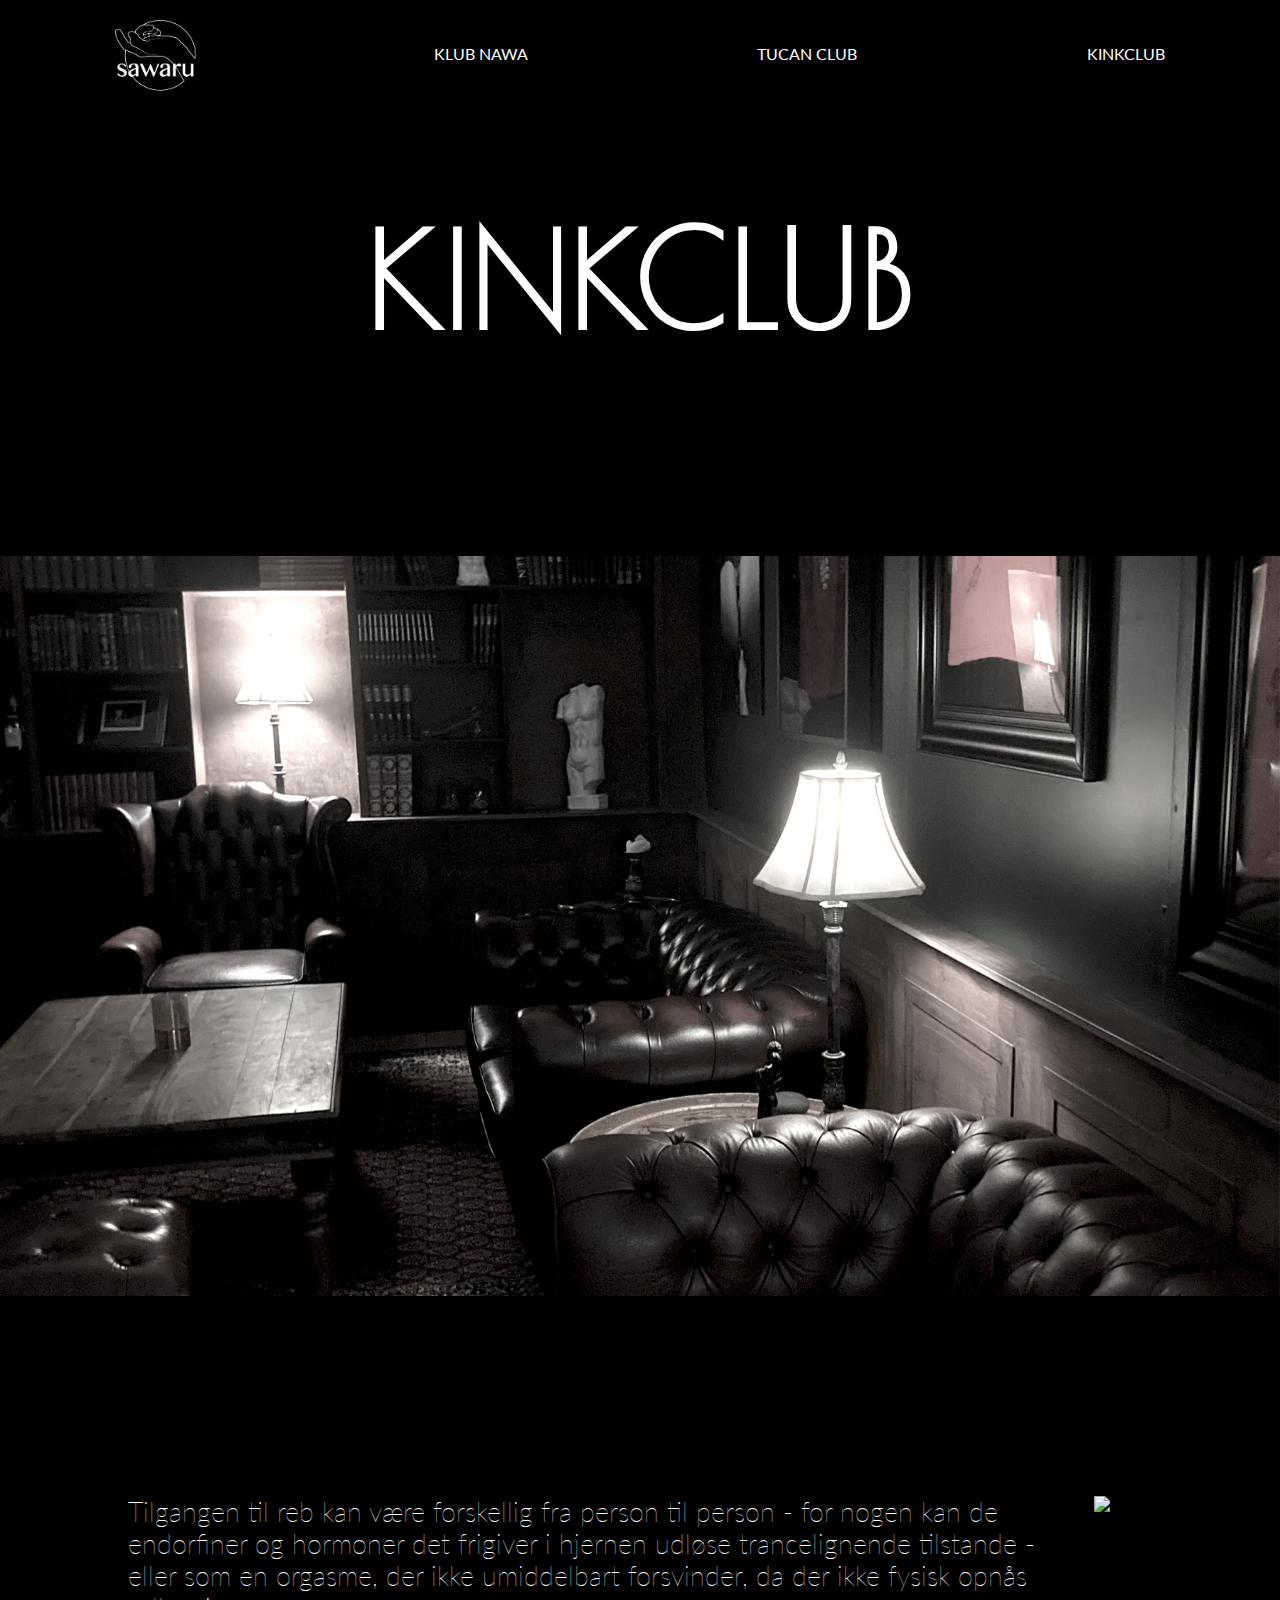
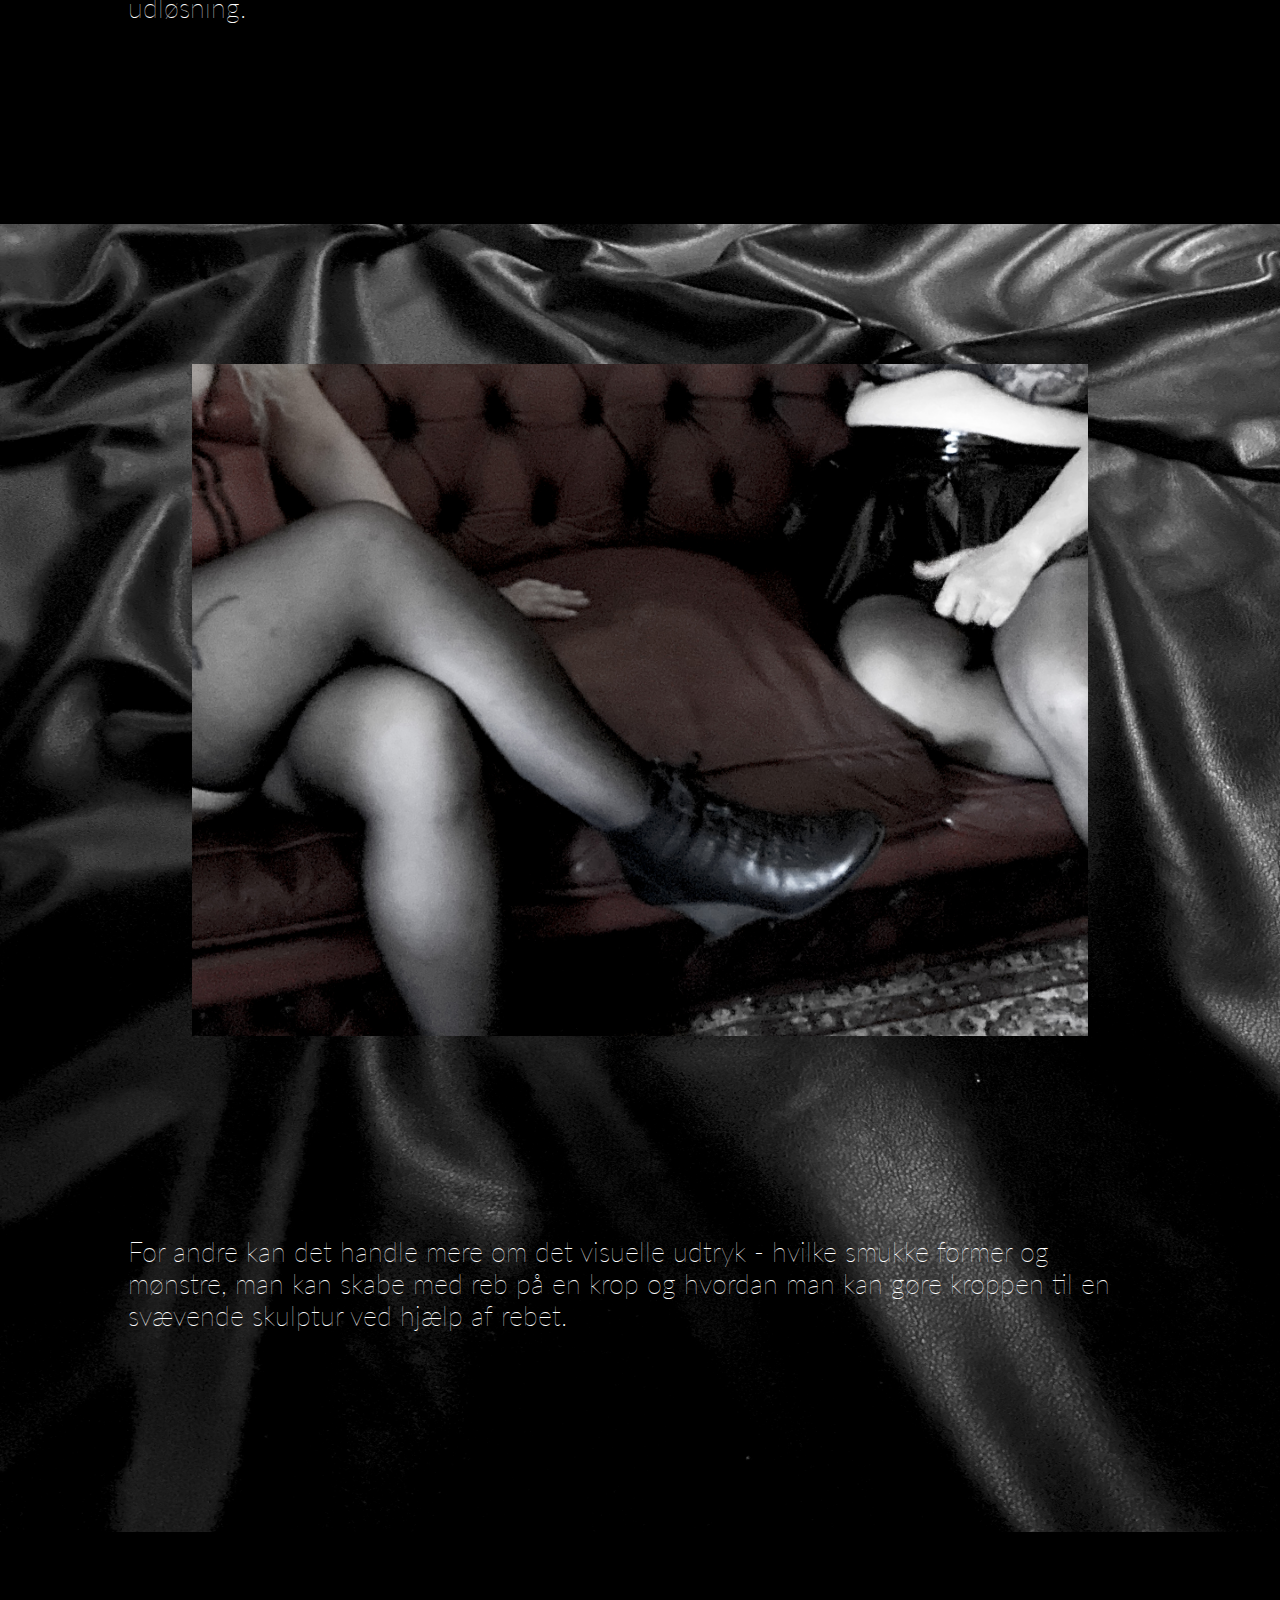
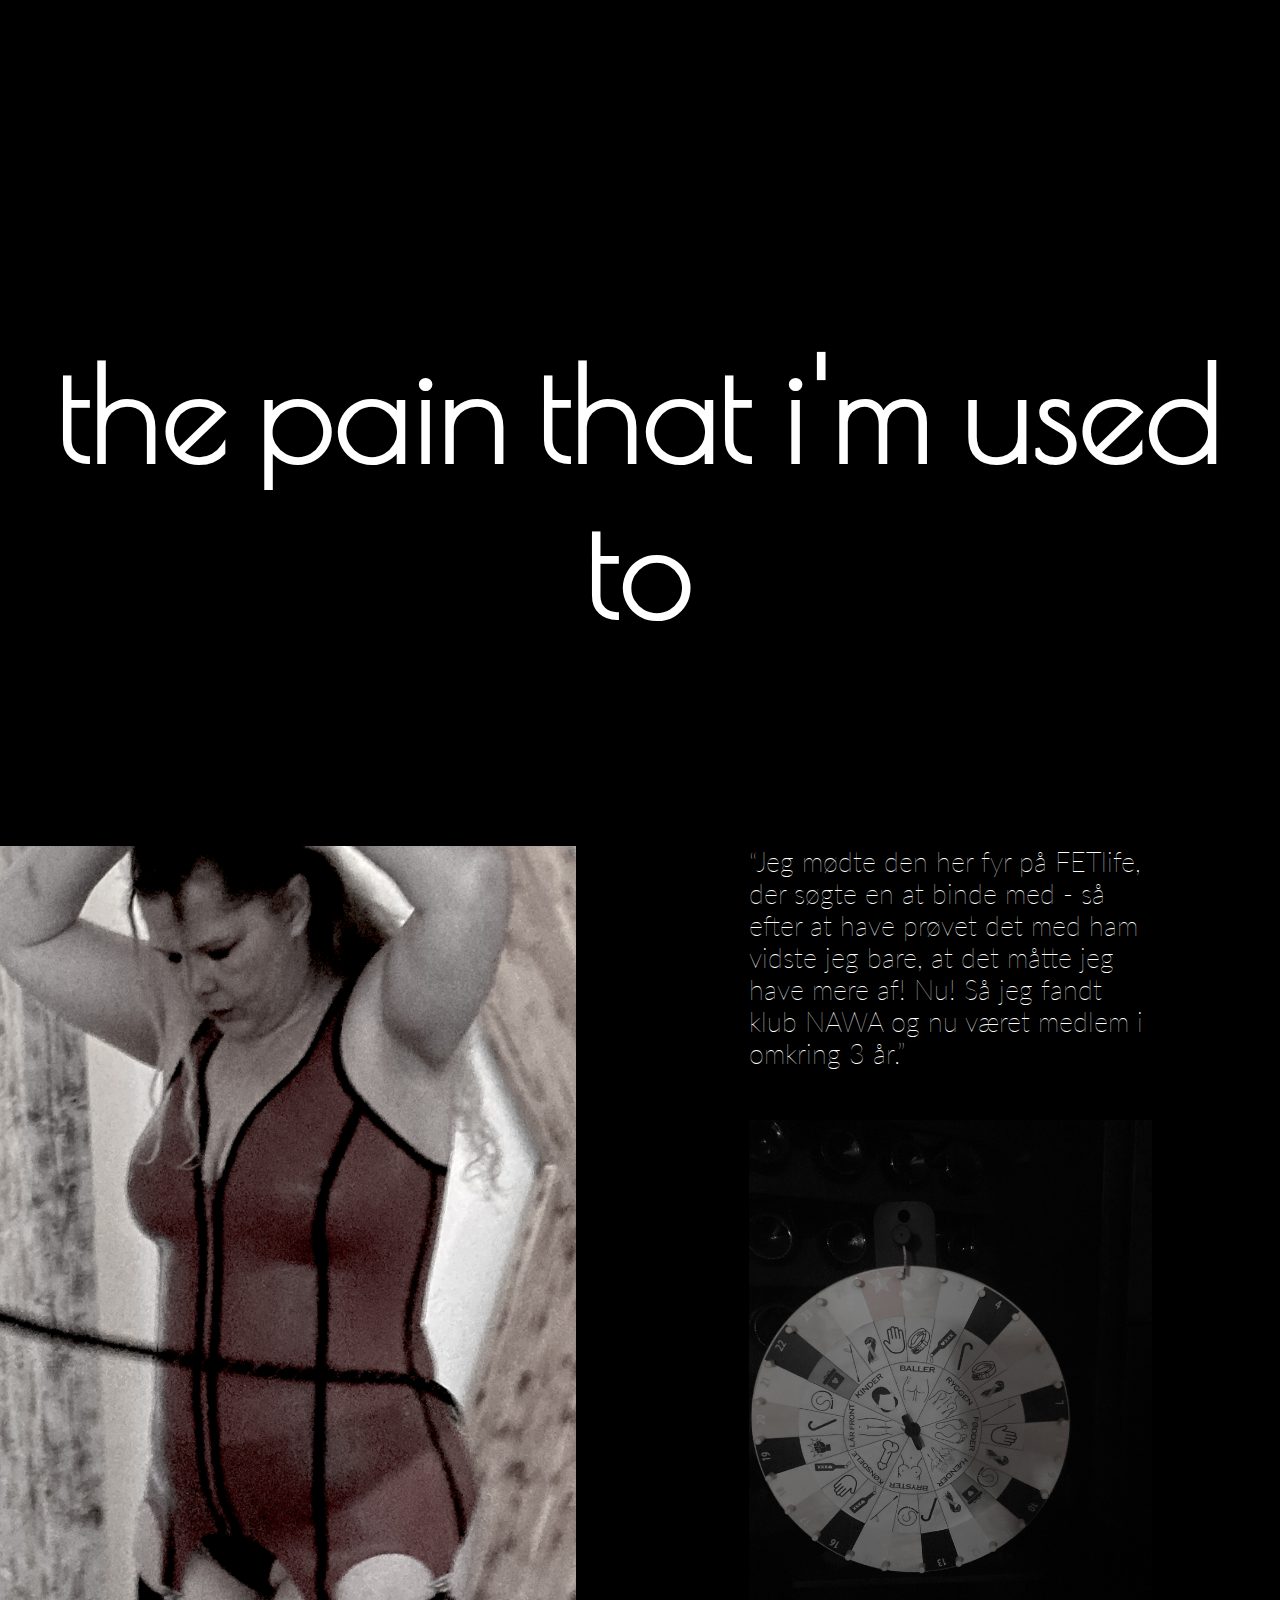
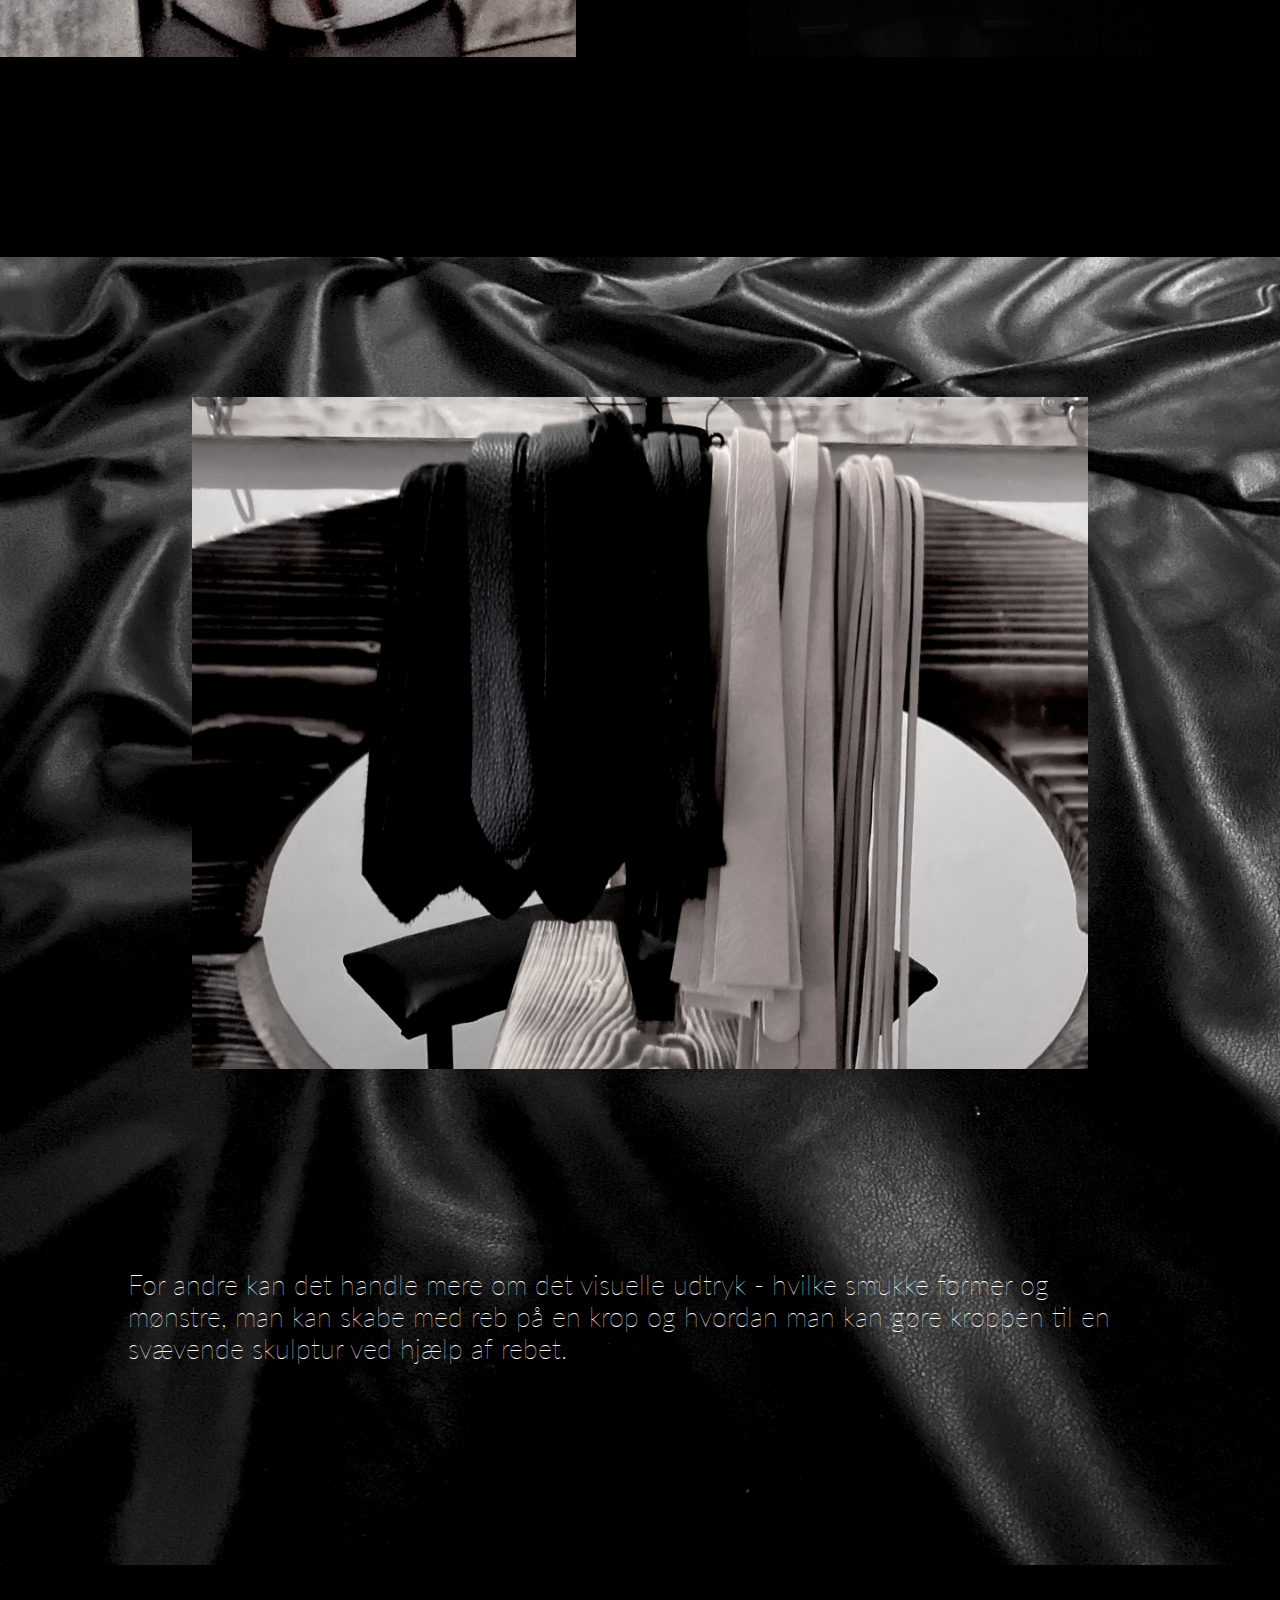
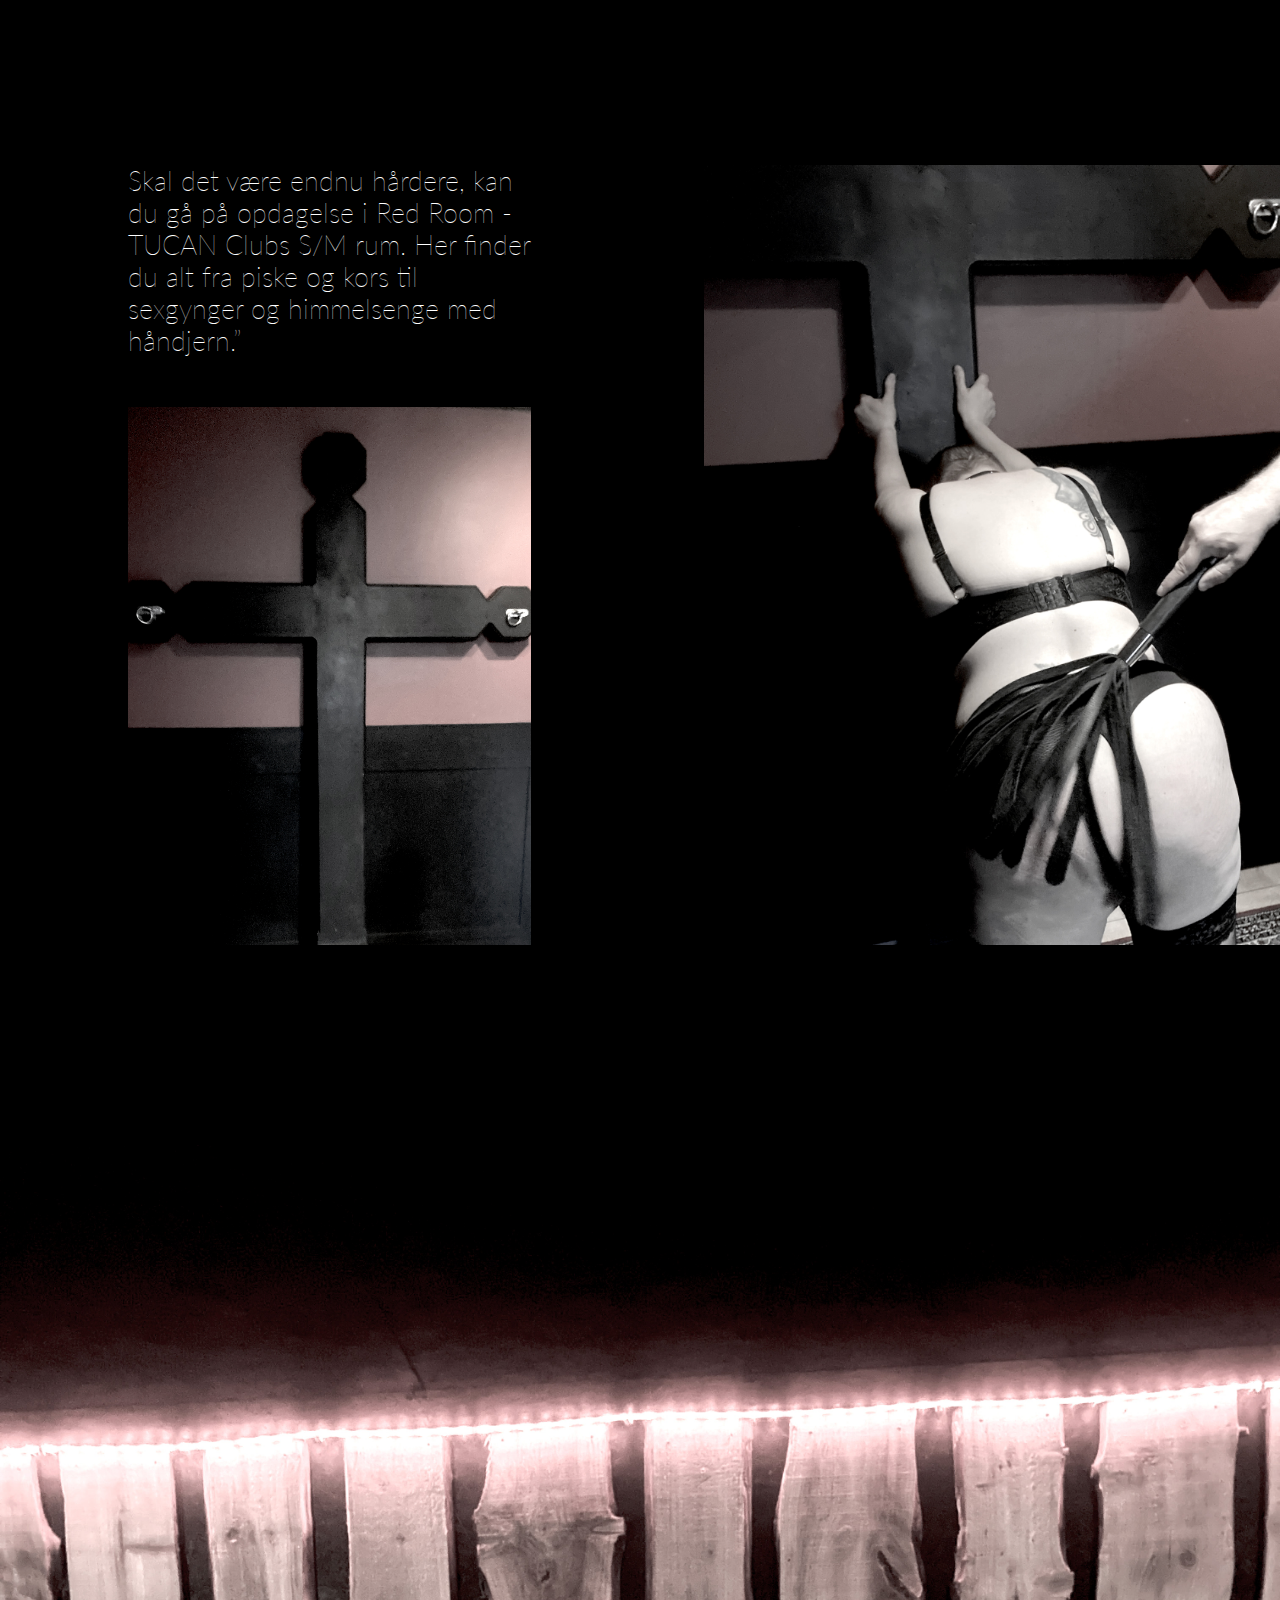
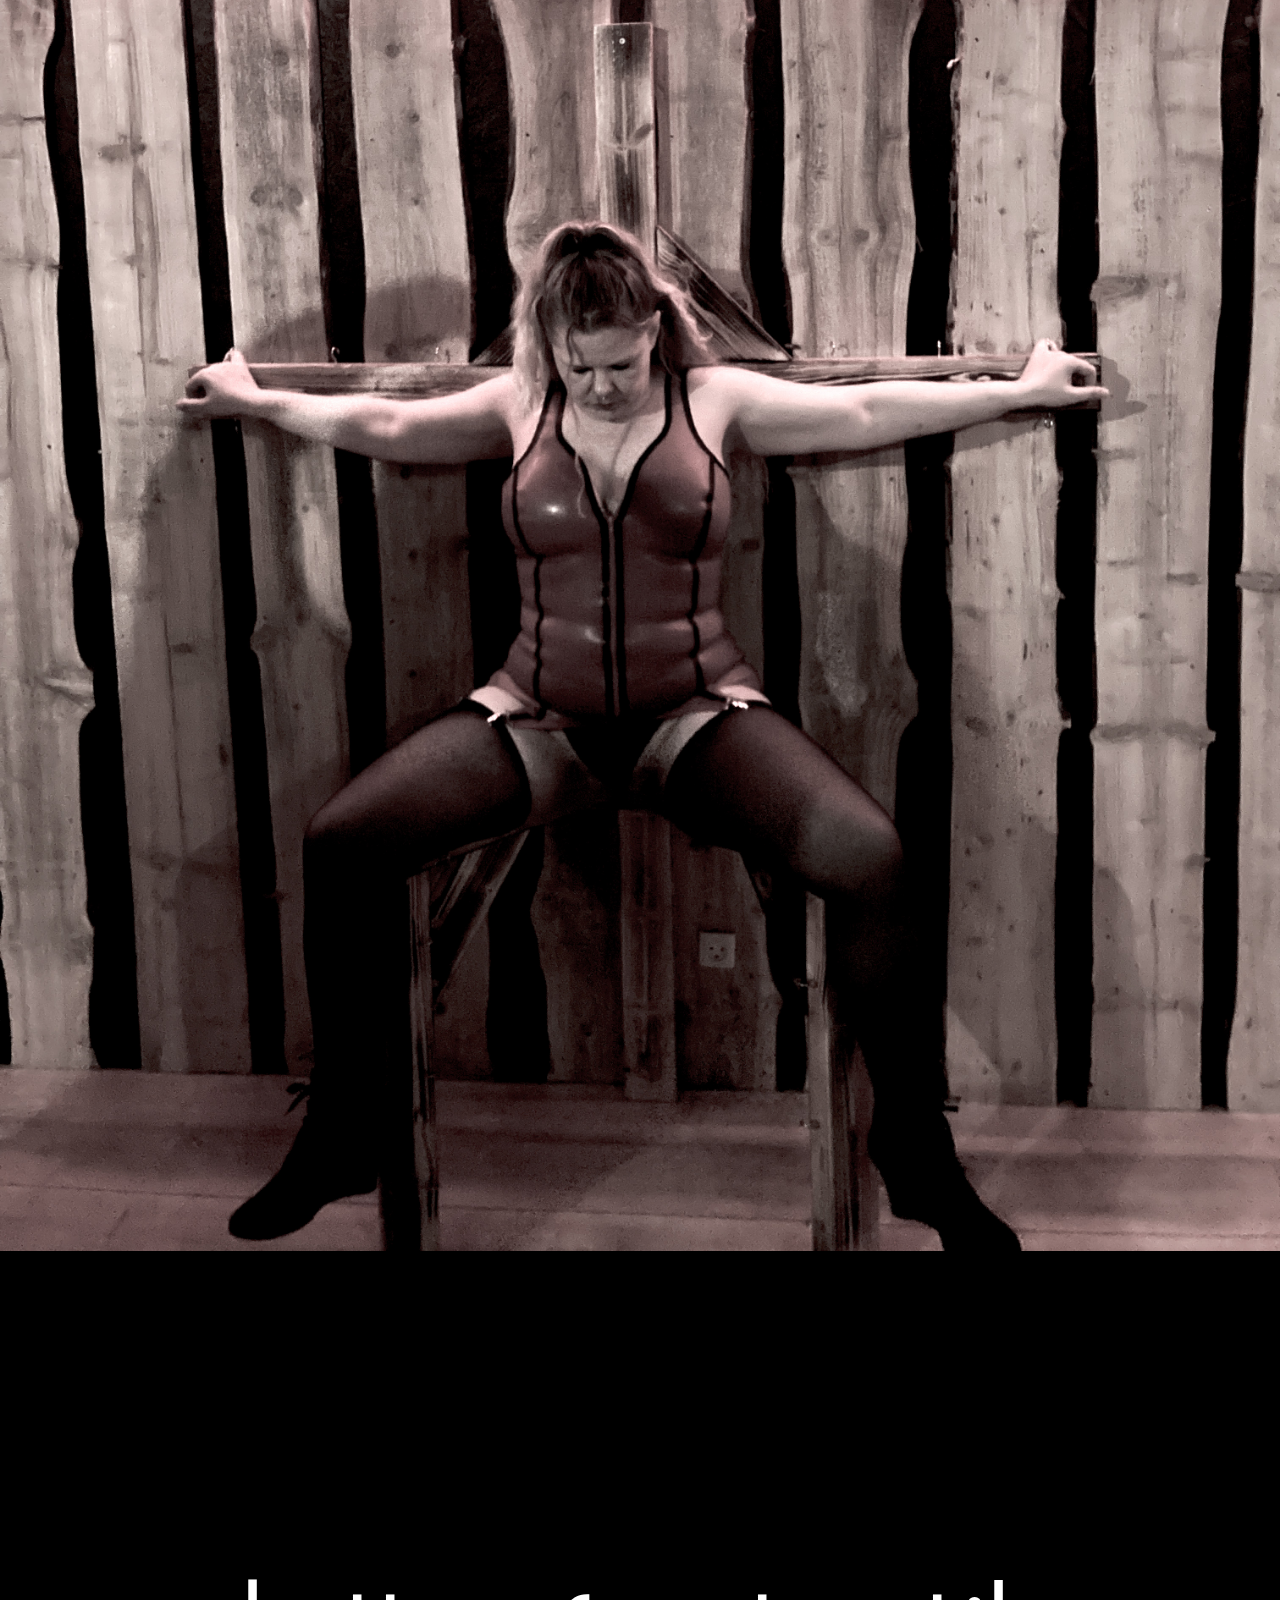
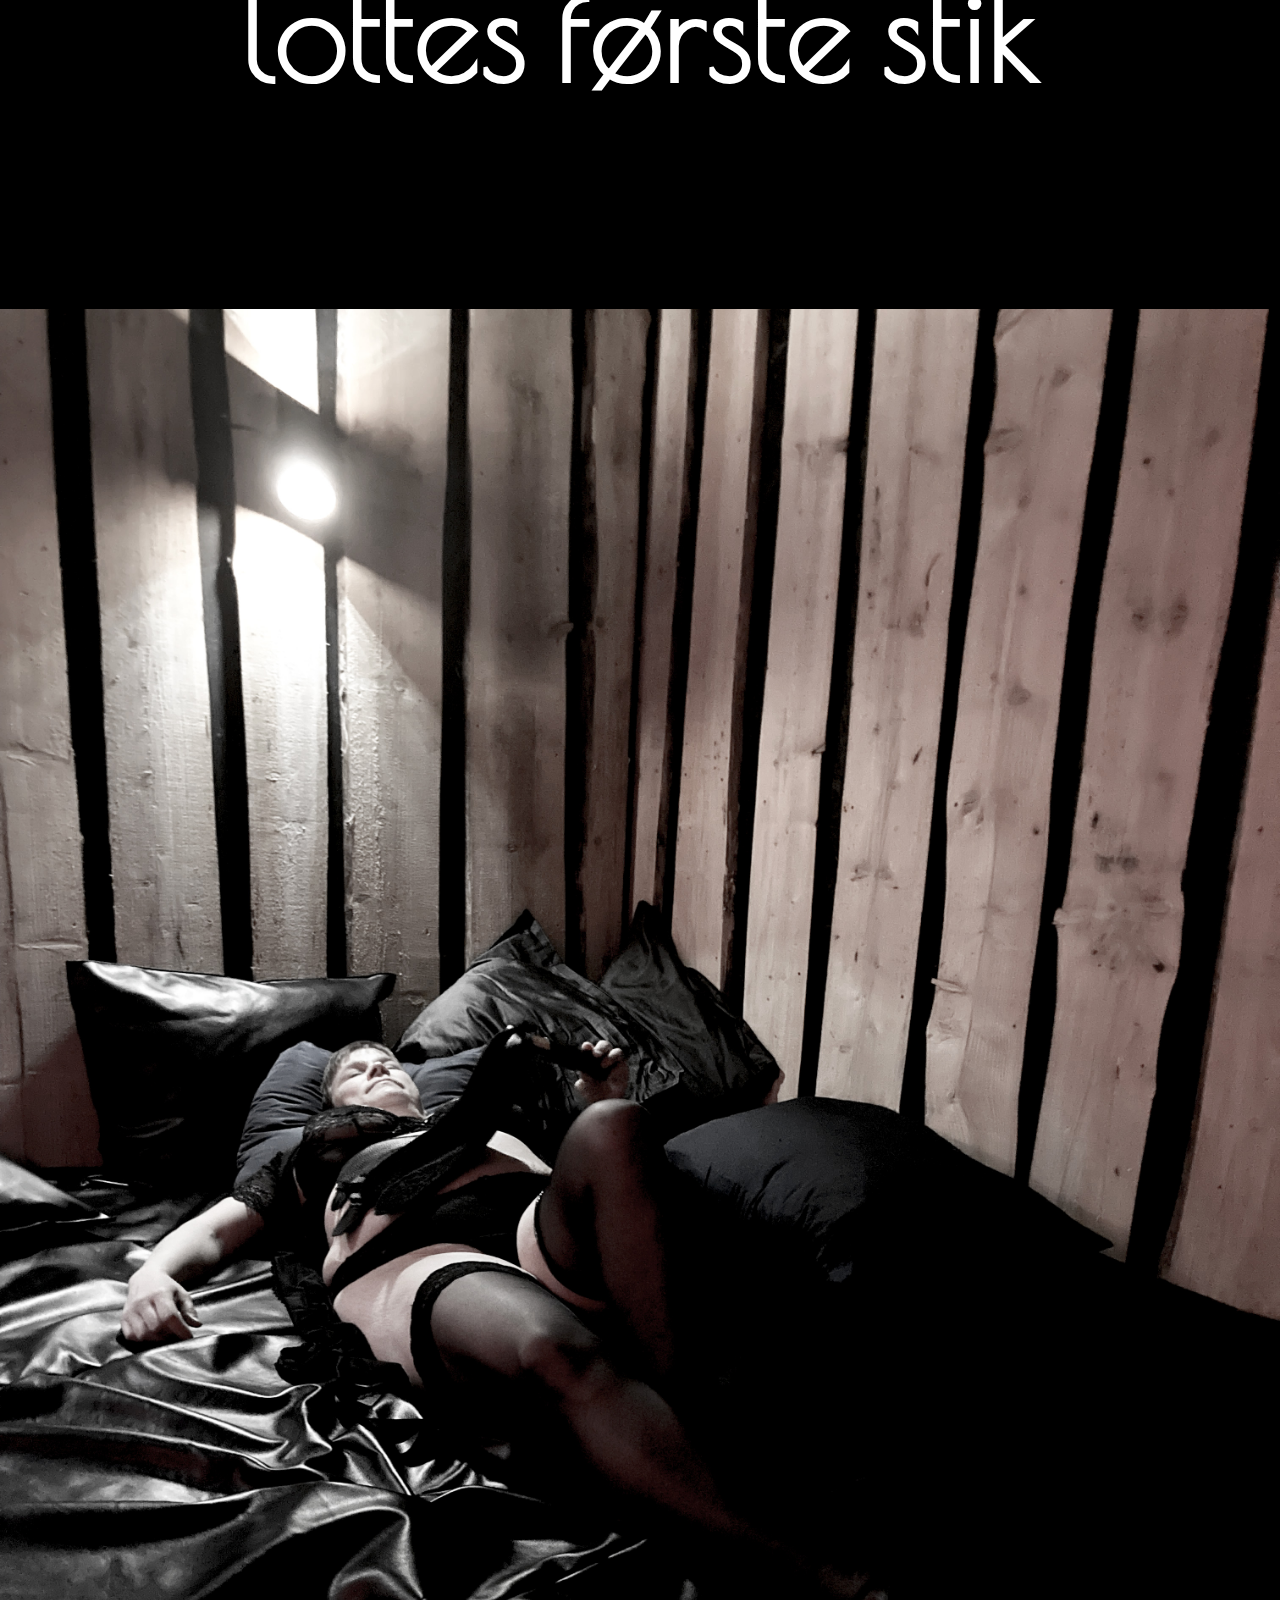
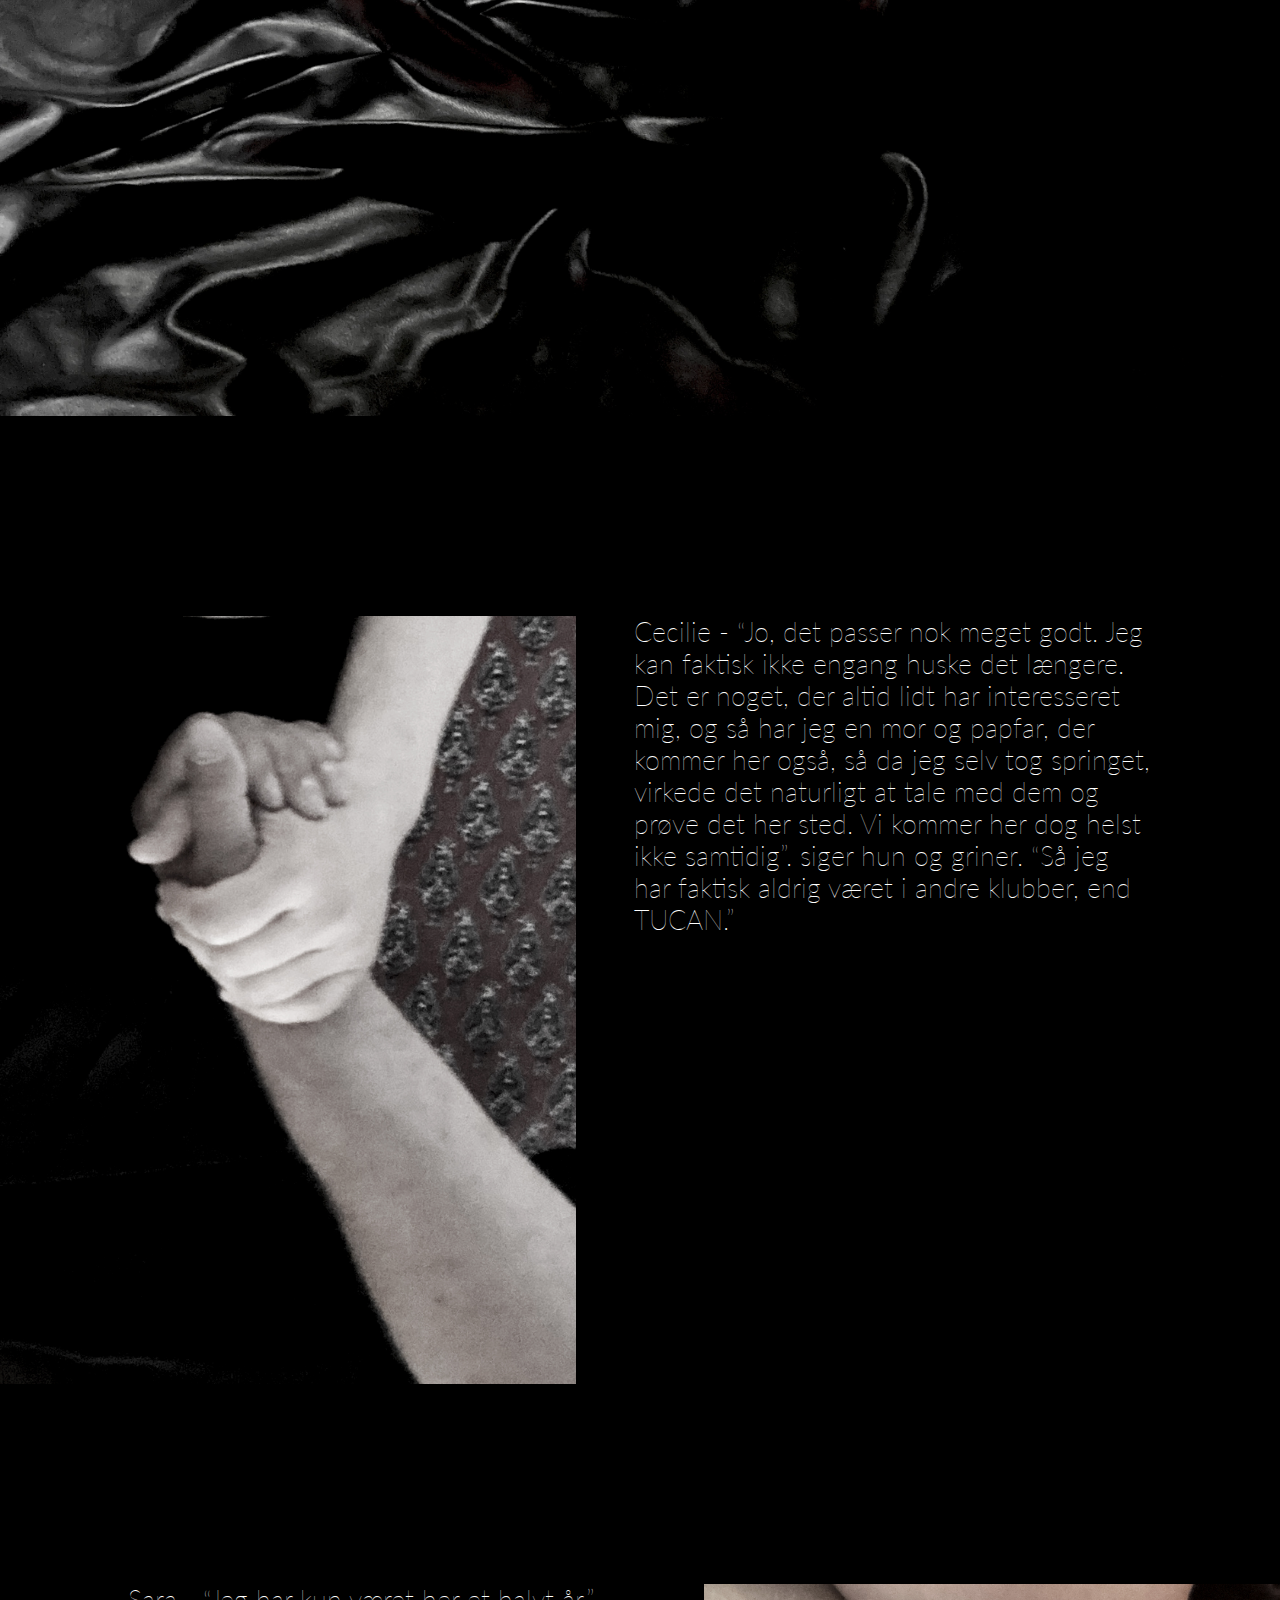
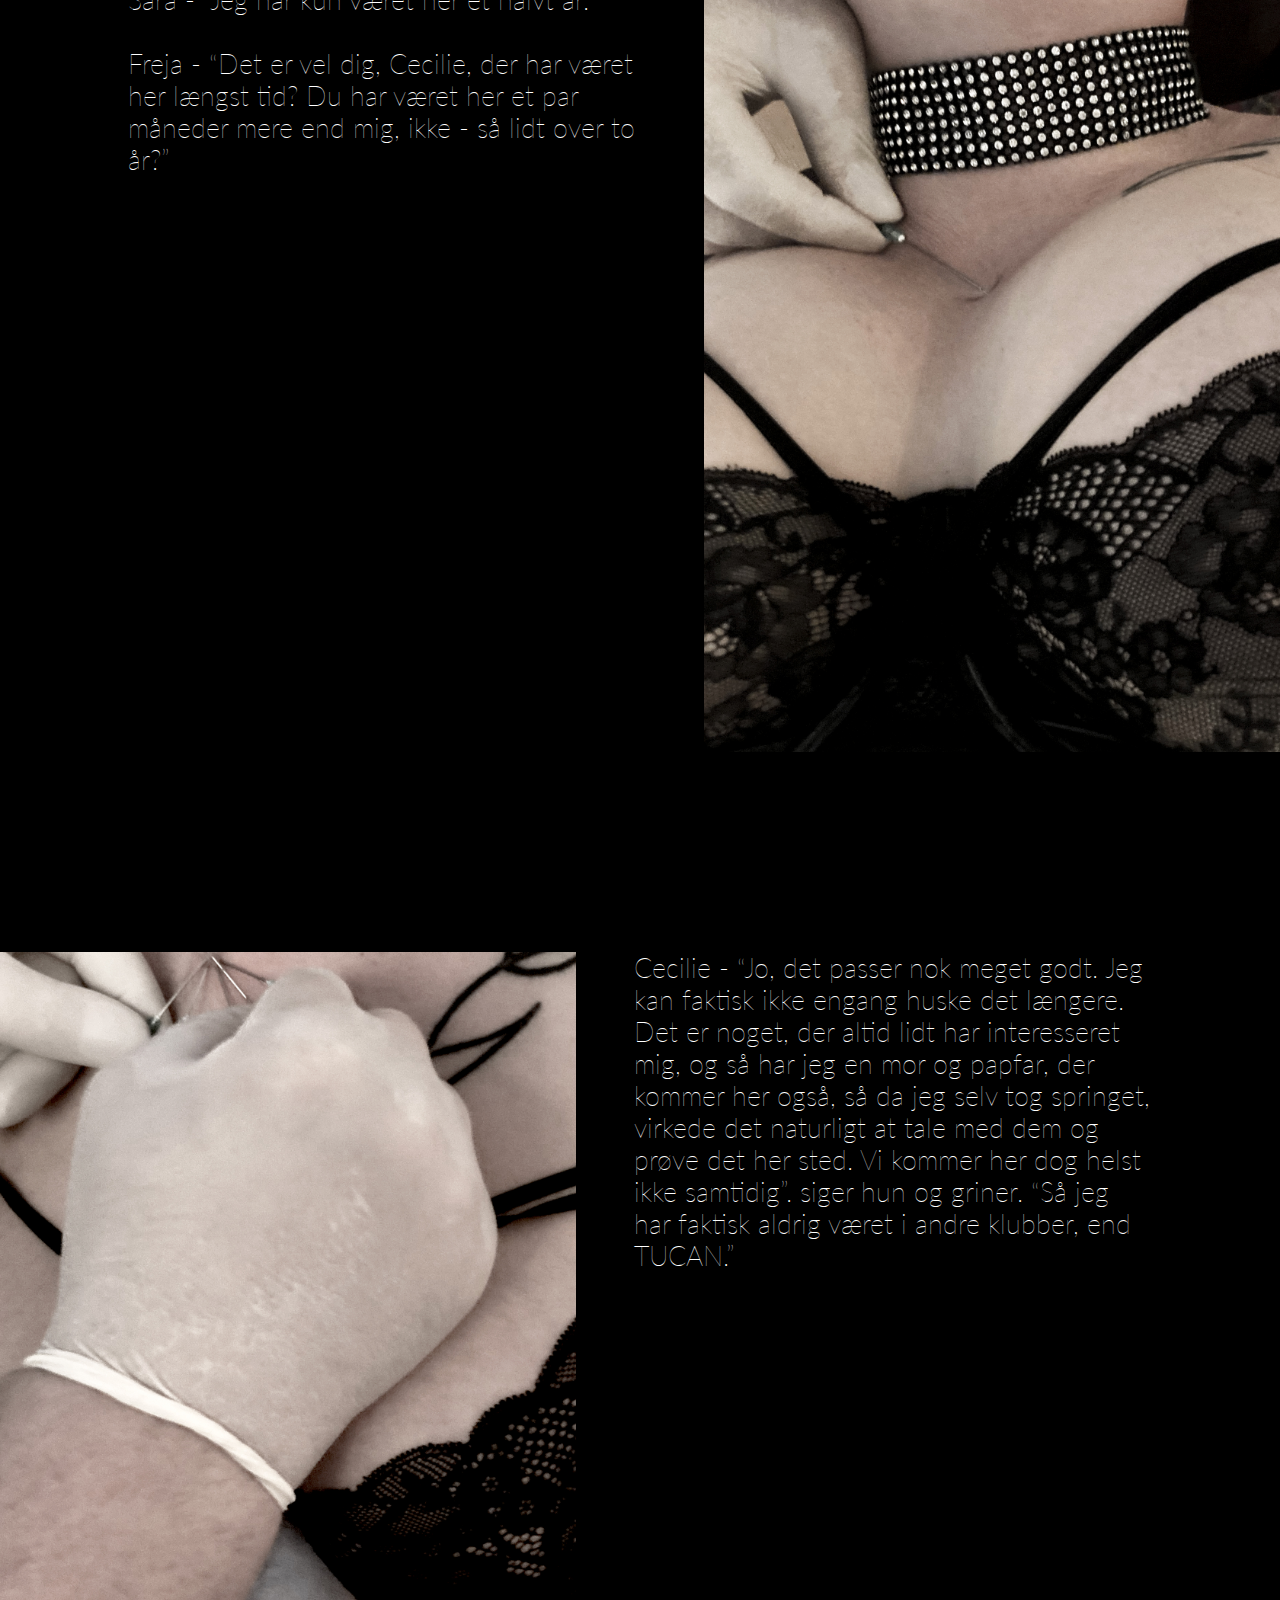
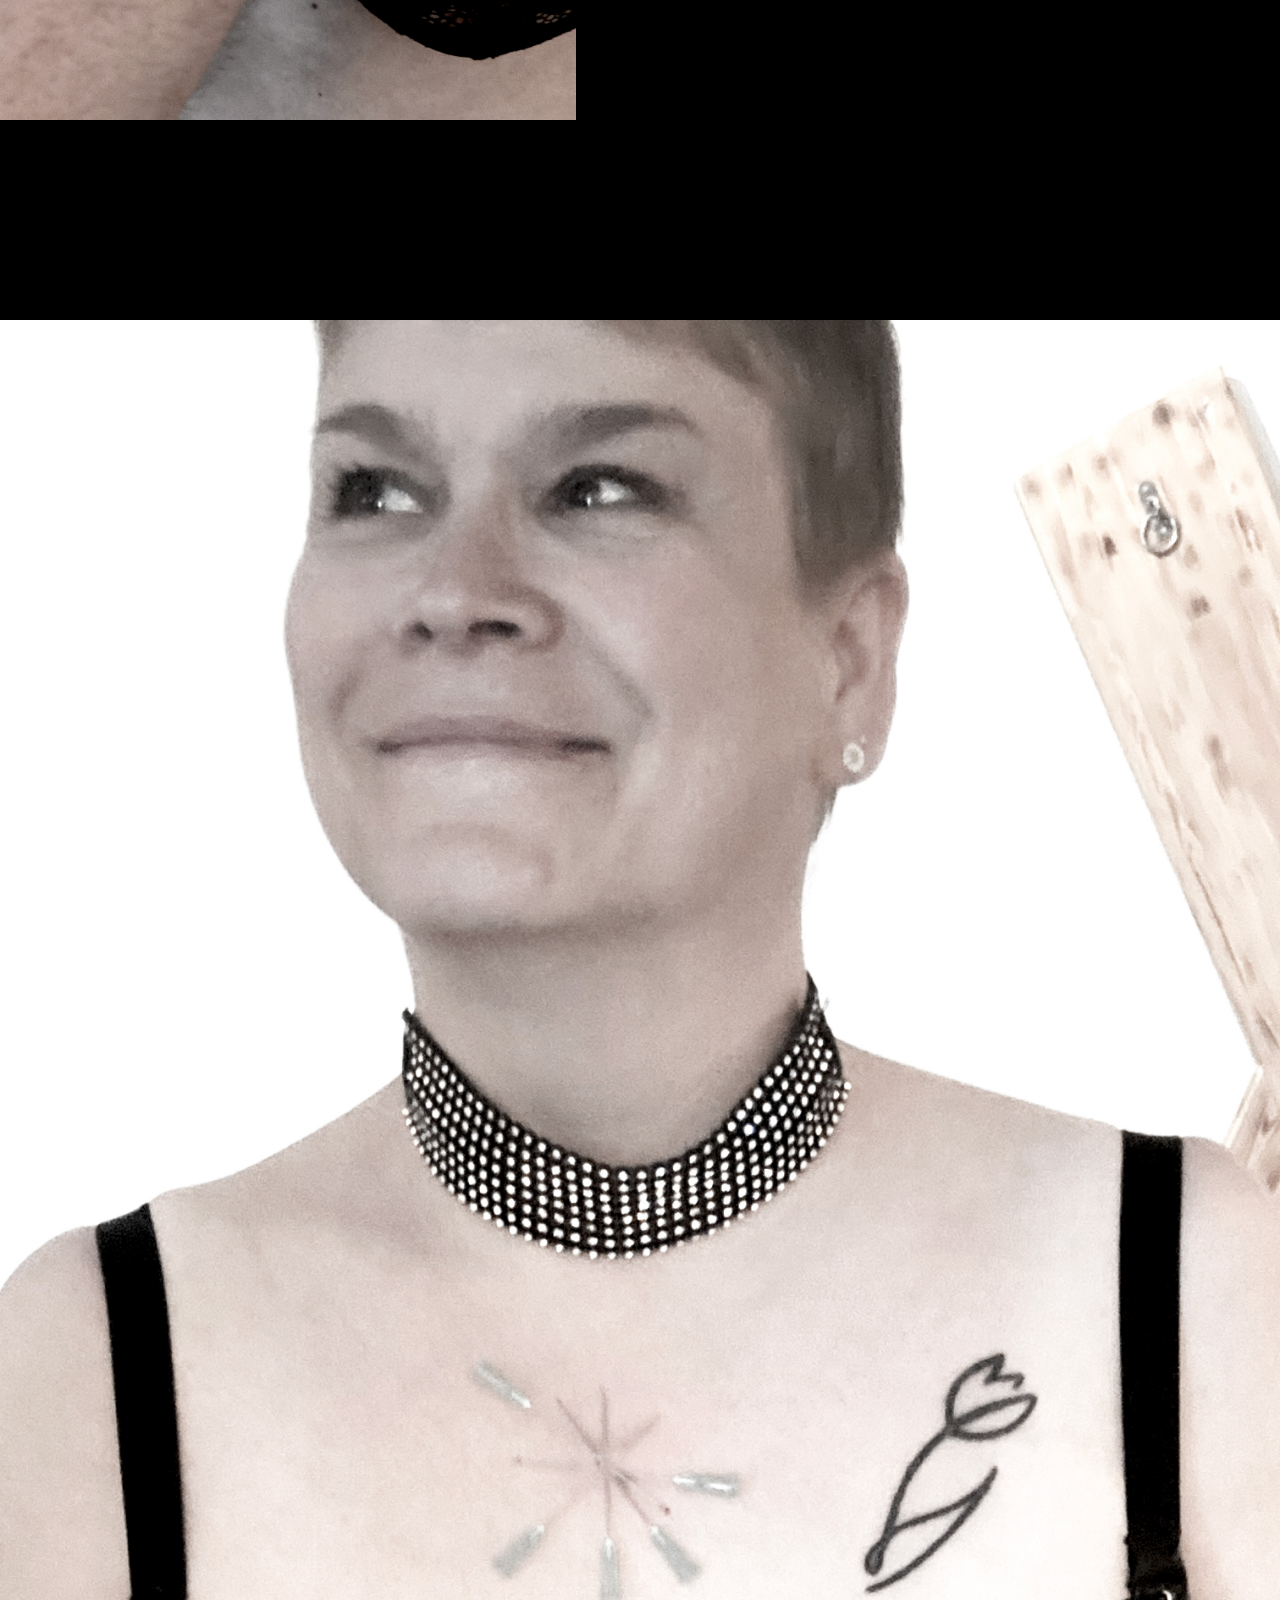
==== kinkclub.html @ 7a512f9f "Okay lidt meget mere" ====
<!DOCTYPE html>
<html lang="en">
<head>
    <meta charset="UTF-8">
    <meta http-equiv="X-UA-Compatible" content="IE=edge">
    <meta name="viewport" content="width=device-width, initial-scale=1.0">
<!--fonts-->

    <link rel="preconnect" href="https://fonts.googleapis.com"> 
    <link rel="preconnect" href="https://fonts.gstatic.com" crossorigin> 
    <link href="https://fonts.googleapis.com/css2?family=Poiret+One&display=swap" rel="stylesheet">
    
    <link rel="preconnect" href="https://fonts.googleapis.com"> 
    <link rel="preconnect" href="https://fonts.gstatic.com" crossorigin> 
    <link href="https://fonts.googleapis.com/css2?family=Lato:wght@100&display=swap" rel="stylesheet">


    <link rel="stylesheet" href="styles.css">
    <title>Document</title>
</head>
<body id="kinkclubbody">
    <header>  
        <nav>
            <div>
                <a href="index.html">   
                <img id="logo" src="images/sawaruhvid.png" alt="sawaru"></a>  
            </div>
                    <div class="dropdown">
                        <a href="nawa.html">KLUB NAWA</a>
                            <div class="dropdown-content">
                                <span>
                                    <a href="nawa.html">Klub NAWA</a><br>
                                </span>
                                <span>
                                    <a href="nawa.html#helenasreb">Helenas reb</a><br>
                                </span>
                                <span>
                                    <a href="nawa.html#3stadier">3 stadier</a><br>
                                </span>
                            </div>
                    </div>
    
                    <div class="dropdown">
                        <a href="tucan.html">TUCAN CLUB</a>
                            <div class="dropdown-content">
                                <span>
                                    <a href="tucan.html">TUCAN Club</a><br>
                                </span>
                                <span>
                                    <a href="tucan.html#faciliteter">Legerum</a><br>
                                </span>
                                <span>
                                    <a href="tucan.html#swinging20s">Swinging 20's</a><br>
                                </span>
                            </div>
                    </div>
    
                    <div class="dropdown">
                        <a href="kinkclub.html">KINKCLUB</a>
                            <div class="dropdown-content">
                                <span>
                                    <a href="kinkclub.html">KinkClub</a><br>
                                </span>
                                <span>
                                    <a href="kinkclub.html#thepain">The pain that i'm used to</a><br>
                                </span>
                                <span>
                                    <a href="kinkclub.html#lotte">Lottes første stik</a><br>
                                </span>
                            </div>
                    </div> 
        </nav>
    
        <!--Burger-->
        <nav id="burgermenu">
            <div class="navbar">
                <div class="container nav-container">
                    <a href="index.html"> <img id="burgerlogo" src="images/sawaruhvid.png"></a>
                  <input class="checkbox" type="checkbox" name="" id="" />
                  <div class="hamburger-lines">
                    <span class="line line1"></span>
                    <span class="line line2"></span>
                    <span class="line line3"></span>
                </div>  
                <div class="menu-items">
                    <a href="index.html"> <img id="burgerlogo" src="images/sawaruhvid.png"></a>
                    <li><a href="nawa.html">KLUB NAWA</a></li>
                    <li><a class="ddc" href="nawa.html">Klub NAWA</a></li>
                    <li><a class="ddc" href="nawa.html#helenasreb">Helenas reb</a></li>
                    <li><a class="ddc" href="nawa.html#3stadier">3 stadier</a></li></br></br>
                    
                    <li><a href="tucan.html">TUCAN CLUB</a></li>
                    <li><a class="ddc" href="tucan.html">Tucan Club</a></li>
                    <li><a class="ddc" href="tucan.html#faciliteter">Legerum</a></li>
                    <li><a class="ddc" href="tucan.html#swinging20s">Swinging 20's</a></li></br></br>
                    
                    <li><a href="kinkclub.html">KINKCLUB</a></li>
                    <li><a class="ddc" href="kinkclub.html">KinkClub</a></li>
                    <li><a class="ddc" href="kinkclub.html#thepain">The pain that i'm used to</a></li>
                    <li><a class="ddc" href="kinkclub.html#lotte">Lottes første stik</a></li></br></br>
                    
                </div>
              </div>
            </div>
          </nav>
    </header>
    <main>

        <!--husk film her-->


        <h1>KINKCLUB</h1>

                <div class="flexbillede">
                    <img class="laptopbillede bfuldskærm" src="images/Lkinkclub1.jpg">
                    <img class="mobilbillede bfuldskærm" src="images/Mkinkclub1.jpg">
                </div>

                <div class="flex1b1t">
                    <div class="flex1bt1tekst">
                        <p>Tilgangen til reb kan være forskellig fra person til person - for nogen kan de endorfiner og hormoner det frigiver i hjernen udløse trancelignende tilstande - eller som en orgasme, der ikke umiddelbart forsvinder, da der ikke fysisk opnås udløsning. </p>
                    </div>
                    
                    <img class="Lflex1b1tbillede" src="images/Lkinkclub2.jpg">
                    <img class="Mflex1b1tbillede" src="images/Mkinkclub2.jpg">
                </div>
                
                <div class="baggrundstekstur texkinkclub">
                    <img class="lbilledembaggrund" src="images/Lkinkclub3.jpg">
                    <img class="mbilledembaggrund" src="images/Mkinkclub3.jpg">

                    <p class="kasseløsp fed">For andre kan det handle mere om det visuelle udtryk - hvilke smukke former og mønstre, man kan skabe med reb på en krop og hvordan man kan gøre kroppen til en svævende skulptur ved hjælp af rebet.
                    </p>
                </div>

                <div class="anchor" id="thepain"></div>

        <h1>the pain that i'm used to</h1>

                <div class="flex2b1t">
                    <img class="lflex2b1tbillede" src="images/Lpain1.jpg">
                    <img class="mflex2b1tbillede" src="images/Mkpain1.jpg">

                    <div class="bogt">
                        <p class="bogttekst">“Jeg mødte den her fyr på FETlife, der søgte en at binde med - så efter at have prøvet det med ham vidste jeg bare, at det måtte jeg have mere af! Nu! Så jeg fandt klub NAWA og nu været medlem i omkring 3 år.”</p>
                        <img class="lbogtbillede" src="images/Lpain2.jpg">
                        <img class="mbogtbillede" src="images/Mpain2.jpg">
                    </div>
                </div>

                <div class="baggrundstekstur texkinkclub">
                    <img class="lbilledembaggrund" src="images/Lpain3.jpg">
                    <img class="mbilledembaggrund" src="images/Mpain3.jpg">

                    <p class="kasseløsp fed">For andre kan det handle mere om det visuelle udtryk - hvilke smukke former og mønstre, man kan skabe med reb på en krop og hvordan man kan gøre kroppen til en svævende skulptur ved hjælp af rebet.
                    </p>
                </div>

                <div class="flex2b1t freverse">
                    
                    <div class="bogt">
                        <p class="bogttekst">Skal det være endnu hårdere, kan du gå på opdagelse i Red Room - TUCAN Clubs S/M rum. Her finder du alt fra piske og kors til sexgynger og himmelsenge med håndjern.”</p>
                        <img class="lbogtbillede" src="images/Lpain4.jpg">
                        <img class="mbogtbillede" src="images/Mpain4.jpg">
                    </div>

                    <img class="lflex2b1tbillede" src="images/Lpain5.jpg">
                    <img class="mflex2b1tbillede" src="images/Mpain5.jpg">
                </div>

                <div class="flexbillede">
                    <img class="laptopbillede bfuldskærm" src="images/Lpain6.jpg">
                    <img class="mobilbillede bfuldskærm" src="images/Mpain6.jpg">
                </div>

                <div class="anchor" id="lotte"></div>

        <h1>lottes første stik</h1>

                <div class="flexbillede">
                    <img class="laptopbillede bfuldskærm" src="images/Llotte1.jpg">
                    <img class="mobilbillede bfuldskærm" src="images/Mlotte1.jpg">
                </div>  

                <div class="flex1b1t columnreverse">
                    <img class="Lflex1b1tbillede" src="images/Llotte2.jpg">
                    <img class="Mflex1b1tbillede" src="images/Mlotte2.jpg">

                    <div class="flex1bt1tekst tekstreverse">
                        <p>Cecilie - “Jo, det passer nok meget godt. Jeg kan faktisk ikke engang huske det længere. Det er noget, der altid lidt har interesseret mig, og så har jeg en mor og papfar, der kommer her også, så da jeg selv tog springet, virkede det naturligt at tale med dem og prøve det her sted. Vi kommer her dog helst ikke samtidig”. siger hun og griner. “Så jeg har faktisk aldrig været i andre klubber, end TUCAN.”

                            </p>
                    </div>
                </div>

                <div class="flex1b1t">
                    <div class="flex1bt1tekst">
                        <p>Sara - “Jeg har kun været her et halvt år.”</br></br>

                            Freja - “Det er vel dig, Cecilie, der har været her længst tid? Du har været her et par måneder mere end mig, ikke - så lidt over to år?”
                        
                        </p>
                    </div>
                    
                    <img class="Lflex1b1tbillede" src="images/Llotte3.jpg">
                    <img class="Mflex1b1tbillede" src="images/Mlotte3.jpg">
                </div>

                <div class="flex1b1t columnreverse">
                    <img class="Lflex1b1tbillede" src="images/Llotte4.jpg">
                    <img class="Mflex1b1tbillede" src="images/Mlotte4.jpg">

                    <div class="flex1bt1tekst tekstreverse">
                        <p>Cecilie - “Jo, det passer nok meget godt. Jeg kan faktisk ikke engang huske det længere. Det er noget, der altid lidt har interesseret mig, og så har jeg en mor og papfar, der kommer her også, så da jeg selv tog springet, virkede det naturligt at tale med dem og prøve det her sted. Vi kommer her dog helst ikke samtidig”. siger hun og griner. “Så jeg har faktisk aldrig været i andre klubber, end TUCAN.”

                            </p>
                    </div>
                </div>
                
                <div class="flexbillede">
                    <img class="laptopbillede bfuldskærm" src="images/Llotte5.jpg">
                    <img class="mobilbillede bfuldskærm" src="images/Mlotte5.jpg">
                </div>

                <div class="baggrundstekstur texkinkclub">
                    <img class="lbilledembaggrund" src="images/Llotte7.jpg">
                    <img class="mbilledembaggrund" src="images/Mlotte7.jpg">

                    <p class="kasseløsp fed">For andre kan det handle mere om det visuelle udtryk - hvilke smukke former og mønstre, man kan skabe med reb på en krop og hvordan man kan gøre kroppen til en svævende skulptur ved hjælp af rebet.
                    </p>
                </div>

                <div class="flexbillede">
                    <img class="laptopbillede bfuldskærm" src="images/Llotte8.jpg">
                    <img class="mobilbillede bfuldskærm" src="images/Mlotte8.jpg">
                </div>  
    </main>
</body>
---- styles.css ----
*{
    padding: 0;
    margin: 0;
    box-sizing: border-box;
}

#nawabody{
    background-color: #f2f2f2;
    /*background-image: url(images/Nbaggrund.jpg);
    background-size: 100% 100%;*/
}
#nawabody p{
    color: black;
    font-size: 20pt;
    font-family: 'Lato', sans-serif;
}
#nawabody h1{
    color: black;
}

#tucanbody{
    background-color: #232323;
    /*background-image: url(images/tbaggrund.jpg);
    background-size: 100% 100%;*/
}
#tucanbody p{
    color: white;
    font-size: 20pt;
    font-family: 'Lato', sans-serif;
    font-weight: bold;
}
#tucanbody h1{
    color: #f2f2f2;
}
#tucanbody header{
    background-color: #232323;
}
#tucanbody header nav a{
    color: white;
}
#tucanbody .dropdown-content{
    background-color: #232323;
}


#kinkclubbody{
    background-color: black;
}
#kinkclubbody h1{
    color: white;
}
#kinkclubbody p{
    color: white;
    font-size: 20pt;
    font-family: 'Lato', sans-serif;
    font-weight: lighter;
}
#kinkclubbody header{
    background-color: black;
}
#kinkclubbody header nav a{
    color: white;
}
#kinkklubbody .dropdown-content{
    background-color: black;
}


/*----karusel*/
.containerkarusel {
    position: relative;
    display: block;
    width: 100%;
    height: 940px;
    margin: 0 auto;
    margin-top: 100px;
}
    .pic {
    position: absolute;
    top: 0;
    left: 0;
    width: 100%;
    height: 100%;
    background-size: cover;
    background-position: center;
    background-repeat: no-repeat;
    -webkit-animation: fade 45s infinite;
    animation: fade 45s infinite;
  }
  #pic1 {
    animation-delay: 0s;
    background-image: url(images/LkaruselN1.jpg);
  }
  #pic2 {
    animation-delay: 5s;
    background-image: url(images/LkaruselT1.jpg);
  }
  #pic3 {
    animation-delay: 10s;
    background-image: url(images/LkaruselK1.jpg);
  }
  #pic4 {
    animation-delay: 15s;
    background-image: url(images/LkaruselN2.jpg);
  }
  #pic5 {
    animation-delay: 20s;
    background-image: url(images/LkaruselT2.jpg);
  }
  #pic6 {
    animation-delay: 25s;
    background-image: url(images/LkaruselK2.jpg);
  }
  #pic7 {
    animation-delay: 30s;
    background-image: url(images/LkaruselN3.jpg);
  }
  #pic8 {
    animation-delay: 35s;
    background-image: url(images/LkaruselT3.jpg);
  }
  #pic9 {
    animation-delay: 40s;
    background-image: url(images/LkaruselK3.jpg);
  }
 
 

  @-webkit-keyframes fade {
    0% {
      opacity: 1;
    }
    6% {
      opacity: 1;
    }
    11% {
      opacity: 0;
    }
    95% {
      opacity: 0;
    }
    100% {
      opacity: 1;
    }
  }
  @keyframes fade {
    0% {
      opacity: 1;
    }
    6% {
      opacity: 1;
    }
    11% {
      opacity: 0;
    }
    95% {
      opacity: 0;
    }
    100% {
      opacity: 1;
    }
  }

.Lfilmtop{
    width: 100%;
    height: auto;
    margin: auto;
    display: block;
    margin-top: 120px;
}
.helena{
    width: 40%;
    height: auto;
    margin: auto;
    display: block;
    margin-top: 120px;
}
.Mfilmtop{
    width: 100%;
    height: auto;
    display: none;
}

/*---------billeder---------*/
.bfuldskærm{
    width: 100%;
    height: auto;
    margin-top: 200px;
    margin-bottom: 50px;
}
.topmargin50{
    margin-top: 50;
}
.laptopbillede{
    display: block;
}
.mobilbillede{
    display: none;
}

/*---------------------------------TEKST--------------------------------*/

h1{
    font-family: 'Poiret One', cursive;
    text-align: center;
    margin-top: 200px;
    margin-bottom: 100px;
    font-size: 100pt; 
}
.kasseløsphvid{
    margin-left: 10%;
    margin-right: 10%;
    margin-top: 200px;
    font-weight:bolder;
    color: rgb(255, 255, 255);
}
.kasseløsp{
    margin-left: 10%;
    margin-right: 10%;
    margin-top: 200px;
}
.fed{
    font-weight:bolder;
}

/*---------------------------------BODY--------------------------------*/
body a{
    text-decoration: none;
    color: black;
}
body a:hover{
    text-decoration: underline;
    
}

/*---------------------------------------HEADER--------------------------------*/
#burgermenu{
    display: none; /*dækker over den ekstra menu - burgermenuen - der ikke skal vises på laptop*/
}
.anchor{
    min-height: 2px;
    opacity: 0;
}
header{
    display: flex;
    align-items: center;
    position: fixed;
    top: 0;
    width: 100%;
    height: 120px;
    z-index: 999;
    display: block;
    background-color: #f2f2f2;
}

header nav{
    display: flex;
    justify-content: space-around;
    align-items: center;
}

header nav a{
    padding-left: 35px;
    padding-right: 35px;
    text-decoration:none;
    color: #666666;
    font-family: 'Lato', sans-serif;
}
#logo{
    width: 89px;
    left: 0px;
    padding-top: 20px;
}
header nav a:hover{
    text-decoration: underline;

}

/*dropdown------------------------------------------*/
.dropdown{
    position: relative;
    display: inline-block;
  }
  
.dropdown-content{
    display:none;
    color: #666666;
    position: absolute;
    z-index: 1;
    min-width: 300px;
    background-color: #f2f2f2;
    text-align: left;
    font-size: 15px;
    padding: 10px;
}
#tucanbody .dropdown-content{
    background-color: #232323;
}
#kinkclubbody .dropdown-content{
    background-color: black;
}
.dropdown-content a:hover{
    text-decoration: none;
    color: #666666;
    text-decoration: underline;
}
.dropdown:hover .dropdown-content{
    display: block;   
}

/*burgerikon---------------------------------*/
.burgerikon .checkbox {
    position: absolute;
    display: block;
    height: 32px;
    width: 32px;
    top: 20px;
    right: 20px;
    z-index: 5;
    opacity: 0;
    cursor: pointer;
  }
  
.burgerikon .hamburger-lines {
    display: block;
    height: 26px;
    width: 32px;
    position: absolute;
    top: 17px;
    right: 20px;
    z-index: 2;
    display: flex;
    flex-direction: column;
    justify-content: space-between;
  }
  
.burgerikon .hamburger-lines .line {
    display: block;
    height: 4px;
    width: 100%;
    border-radius: 10px;
    background: #0e2431;
  }
.burgerikon .hamburger-lines .line1 {
    transform-origin: 0% 0%;
    transition: transform 0.4s ease-in-out;
  }
  
.burgerikon .hamburger-lines .line2 {
    transition: transform 0.2s ease-in-out;
  }
  
.burgerikon .hamburger-lines .line3 {
    transform-origin: 0% 100%;
    transition: transform 0.4s ease-in-out;
  }
.burgerikon{
    display: none;
    
}
.burgerikon input[type="checkbox"]:checked ~ .menu-items {
    transform: translateX(0);
  }
  
.burgerikon input[type="checkbox"]:checked ~ .hamburger-lines .line1 {
    transform: rotate(45deg);
  }
.burgerikon input[type="checkbox"]:checked ~ .hamburger-lines .line2 {
    transform: scaleY(0);
  }
  
.burgerikon input[type="checkbox"]:checked ~ .hamburger-lines .line3 {
    transform: rotate(-45deg);
  }
  
.burgerikon input[type="checkbox"]:checked ~ .logo{
    display: none;
  }
/*-----------FLEXBOKSE-------------*/
.flexbillede{
    width: 100%;
    height: auto;
    margin-top: 100px;
    margin-bottom: 100px;
}
.flex1b1t{
    display: flex;
    width: 100%;
    height: auto;
    padding-left: 10%;
    padding-right: 0px;
    justify-content: space-between;
    gap: 5%;
    margin-top: 200px;
    margin-bottom: 50px;
}
.columnreverse{
    padding-left: 0px;
    padding-right: 10%;
}
.flex2b1t{
    display: flex;
    width: 100%;
    height: auto;
    justify-content: space-between;
    gap: inherit;
    margin-top: 200px;
    margin-bottom: 50px;
    padding-right: 10%;
}
.freverse{
    padding-right: 0%;
    padding-left: 10%;
}
.flex{
    display: flex;
    justify-content: space-between;
    padding-left: 10%;
    padding-right: 10%;
    margin-bottom: 200px;
    gap: 6%;
    
}
/*--------------BOKSE UDEN FLEX-----------*/
.baggrundstekstur{
    width: 100%;
    height: auto;
    background-image: url(images/nawatextur.jpg);
    background-size: 100% 100%;
    padding-top: 100px;
    padding-bottom: 200px;
    margin-top: 200px;
    margin-bottom: 200px;
}
.bogt{
    width: 35%;
    height: auto;
}
.textucan{
    background-image: url(images/textur1.png);
    background-size: 100% 100%;
}
.texkinkclub{
    background-image: url(images/texkinkclub.jpg);
    background-size: 100% 100%;
}
#sawaru{
    width: 30%;
    height: auto;
    margin: auto;
    margin-bottom: 40px;
    margin-top: 50px;
    display: block;
}
/*------------FLEX INDHOLD----------*/
.flex1b1ttekst{
    width: 25%;
    height: auto;
}
.Lflex1b1tbillede{
    width: 50%;
    height: auto;
    padding-right: 0px;
    display: block;
}
.Mflex1b1tbillede{
   display: none;
}
.mbilledembaggrund{
    display: none;
}
.lbilledembaggrund{
    width: 70%;
    height: auto;
    margin: auto;
    margin-top: 40px;
    margin-bottom: 40px;
    display: block;
}
.lbogtbillede{
    width: 100%;
    height: auto;
    display: block;
    margin-top: 50px;
}
.mbogtbillede{
    display: none;
}
.lflex2b1tbillede{
    width: 50%;
    height: auto;
    margin-left: 0px;
    display: block;
}
.reverse{
    margin-right: 0px;
}
.mflex2b1tbillede{
    display: none;
}
.l2btextur{
    width: 50%;
    height: auto;
    display: block;
}
.m2btextur{
    width: 80%;
    height: auto;
    display: none;
}
@media screen and (max-width: 900px){
   
    p{
        font-size: 17pt;
    }
    .pbaggrund{
        margin: 10px, 10px, 50px, 10px; 
    }
    #logo{
        display: none;
    }
    header nav{
        display: none; /*dækker over laptopmenuen, så den ikke vises på mobil*/
    }
    /* burgermenu----------------------------*/
    *{
    margin: 0;
    padding: 0;
    box-sizing: border-box;
    }

    #burgermenu{
        margin-top: -25px;
        display: block; /*burgermenu vises*/
    }
    .menu-items {
        margin-top:-25px; /*for at få menu-items kassen til at gå helt op til toppen af skærmen - ellers vistes lidt af billedet i toppen*/
    }
    .container {
        width: 100%;
        margin: auto;
      }
    .burgerlogo{
        padding-top: 70px;
        padding-left: 30px;
    } 
    .navbar {
        width: 100%;
    }
      
    .nav-container {
        display: flex;
        justify-content: space-between;
        align-items: center;
        height: 62px;
        /*margin-top: 20px;*/
    }
      
    .navbar .menu-items {
        display: flex;
    }
      
    .navbar .nav-container li { /*for at alle punkter ikke får en prik foran sig (fordi <li>)*/
        list-style: none;
    }
      
    .navbar .nav-container a {
        text-decoration: none;
        color: #666666;
        font-weight: 500;
        font-size: 1.2rem;
        padding: 0.7rem;
    }
      
    .nav-container {
        display: block;
        position: relative;
        height: 60px;
    }
      
    .nav-container .checkbox { /*styling af den usynlige chechbox, der ligger under burgerikonet, så det virker når man klikker på det - ellers er det bare et billede*/
        position: absolute;
        display: block;
        height: 32px;
        width: 32px;
        top: 40px;
        right: 20px;
        z-index: 5;
        opacity: 0;
        cursor: pointer;
    }
      
    .nav-container .hamburger-lines { /*ja - burgerlinjernes styling så de ses som burger*/
        display: block;
        height: 26px;
        width: 32px;
        position: absolute;
        top: 40px;
        right: 20px;
        z-index: 2;
        display: flex;
        flex-direction: column;
        justify-content: space-between;
    }
      
    .nav-container .hamburger-lines .line { /*styling af den enkelte linje i burgeren*/
        display: block;
        height: 4px;
        width: 100%;
        border-radius: 10px;
        background: #666666;
    }
      
    .nav-container .hamburger-lines .line1 { 
        transform-origin: 0% 0%;
        transition: transform 0.4s ease-in-out;
    }
      
    .nav-container .hamburger-lines .line2 { 
        transition: transform 0.2s ease-in-out;
    }
      
    .nav-container .hamburger-lines .line3 {
        transform-origin: 0% 100%;
        transition: transform 0.4s ease-in-out;
    }
      
    .navbar .menu-items { /*styling til hvordan linksene er placeret og transformeres*/
        padding-top: 120px;
        background-color: #f2f2f2;
        height: 110vh;
        width: 100%;
        transform: translate(-150%);
        display: flex;
        flex-direction: column;
        padding-left: 50px;
        transition: transform 0.5s ease-in-out;
        text-align: center;
        line-height: 10PX;
    }
    #tucanbody .navbar .menu-items{
        background-color: #232323;
    }
    #kinkclubbody .navbar .menu-items{
        background-color: black;
    }
   
    .navbar .menu-items li { /*tekststørrelse, -type og den slags*/
        margin-bottom: 1.2rem;
        font-size: 1.5rem;
        font-weight: 500;
        text-align: left;
        padding-left: 30%;
    }
    .navbar .menu-items .ddc { /*det samme, men til de punkter, der var dropdown content (derfor ddc) i laptopnaven*/
        margin-bottom: 1.2rem;
        font-size: 1rem;
        font-weight: 400;
        text-align: left;
    }
    #burgerlogo {
        position: absolute;
        top: 5px;
        left: 15px;
        width: 10%;
        height: auto; 
        margin-top: 20px;
    }
      
    .nav-container input[type="checkbox"]:checked ~ .menu-items { /* hvad der sker når den usynlige checkbox er checket af*/
        transform: translateX(0);
    }
      
    .nav-container input[type="checkbox"]:checked ~ .hamburger-lines .line1 { /*øverste burgerlinje drejer højre ende ned*/
        transform: rotate(45deg);
    }
      
    .nav-container input[type="checkbox"]:checked ~ .hamburger-lines .line2 { /*midterste linje forsvinder*/
        transform: scaleY(0);
    }
      
    .nav-container input[type="checkbox"]:checked ~ .hamburger-lines .line3 {/*nederste burgerlinje drejer højre ende op*/
        transform: rotate(45deg);
        transform: rotate(-45deg);
    }
    
    .nav-container input[type="checkbox"]:checked ~ .logo{
        display: block;
    }

    /*----karusel----*/
    #pic1 {
        animation-delay: 0s;
        background-image: url(images/MkaruselN1.jpg);
      }
      #pic2 {
        animation-delay: 7s;
        background-image: url(images/MkaruselT1.jpg);
      }
      #pic3 {
        animation-delay: 14s;
        background-image: url(images/MkaruselK1.jpg);
      }
      #pic4 {
        animation-delay: 21s;
        background-image: url(images/MkaruselN2.jpg);
      }
      #pic5 {
        animation-delay: 28s;
        background-image: url(images/MkaruselT2.jpg);
      }
      #pic6 {
        animation-delay: 35s;
        background-image: url(images/MkaruselK2.jpg);
      }
      #pic7 {
        animation-delay: 42s;
        background-image: url(images/MkaruselN3.jpg);
      }
      #pic8 {
        animation-delay: 49s;
        background-image: url(images/MkaruselT3.jpg);
      }
      #pic9 {
        animation-delay: 56s;
        background-image: url(images/MkaruselK3.jpg);
      }


    .Lfilmtop{
        display: none;
    }
    .Mfilmtop{
        display: block;
        width: 100%;
    }
    /*------------BOKSE UDEN FLEX----------------------------------------*/
    .bogt{
        width: 100%;
        margin-top: 50px;
    }
    #sawaru{
        width: 50%;
        height: auto;
        margin: auto;
        margin-bottom: 40px;
        margin-top: 50px;
        display: block;
    }
    /*--------------FLEXBOKSE---------------------------------------------*/
    .flex1b1t{
        flex-direction: column;
        padding-left: 0px;
        padding-right: 0px;
        justify-content: space-between;
        gap: 100px;
    }
    .flex2b1t{
        flex-direction: column;
        padding-right: 0%;
    }
    .freverse{
        padding-left: 0%;
    }
    .flex{
        display: flex;
        flex-direction: column;
        align-items: center;
        margin: auto;
    }
    .columnreverse{
        flex-direction: column-reverse;
    }
    /*-----------FLEX INDHOLD----------------------------------------------*/
    .flex1bt1tekst{
        width: 80%;
        margin: auto;
    }
    .Lflex1b1tbillede{
        display: none;
    }
    .Mflex1b1tbillede{
        width: 100%;
        height: auto;
        display: block;
    }
    .laptopbillede{
        display: none;
    }
    .mobilbillede{
        display: block;
    }
    .lbilledembaggrund{
        display: none;
    }
    .mbilledembaggrund{
        width: 70%;
        height: auto;
        margin: auto;
        margin-bottom: 40px;
        display: block;
    }
    .mbogtbillede{
        width: 100%;
        height: auto;
        display: block;
    }
    .lbogtbillede{
        display: none;
    }
    .mflex2b1tbillede{
        width: 70%;
        height: auto;
        display: block;
    }
    .lflex2b1tbillede{
        display: none;
    }
    .mflex2b1tbillede{
        width: 90%;
        height: auto;
        margin-left: 0px;
        margin-top: 100px;
        display: block;
    }

    .lflex2b1tbillede{
        display: none;
    }
    .bogttekst{
        width: 80%;
        margin: auto;
    }
    .mbogtbillede{
        width: 70%;
        height: auto;
        display: block;
        margin: auto;
        margin-top: 50px;
    }
    .lbogtbillede{
        display: none;
    }
    .l2btextur{
        width: 37%;
        height: auto;
        display: none;
    }
    .m2btextur{
        width: 80%;
        height: auto;
        display: block;
    }
    .video{
        display: block;
    }
    .tekstreverse{
        padding-bottom: 100px;
        padding-top: 0px;
    }
}
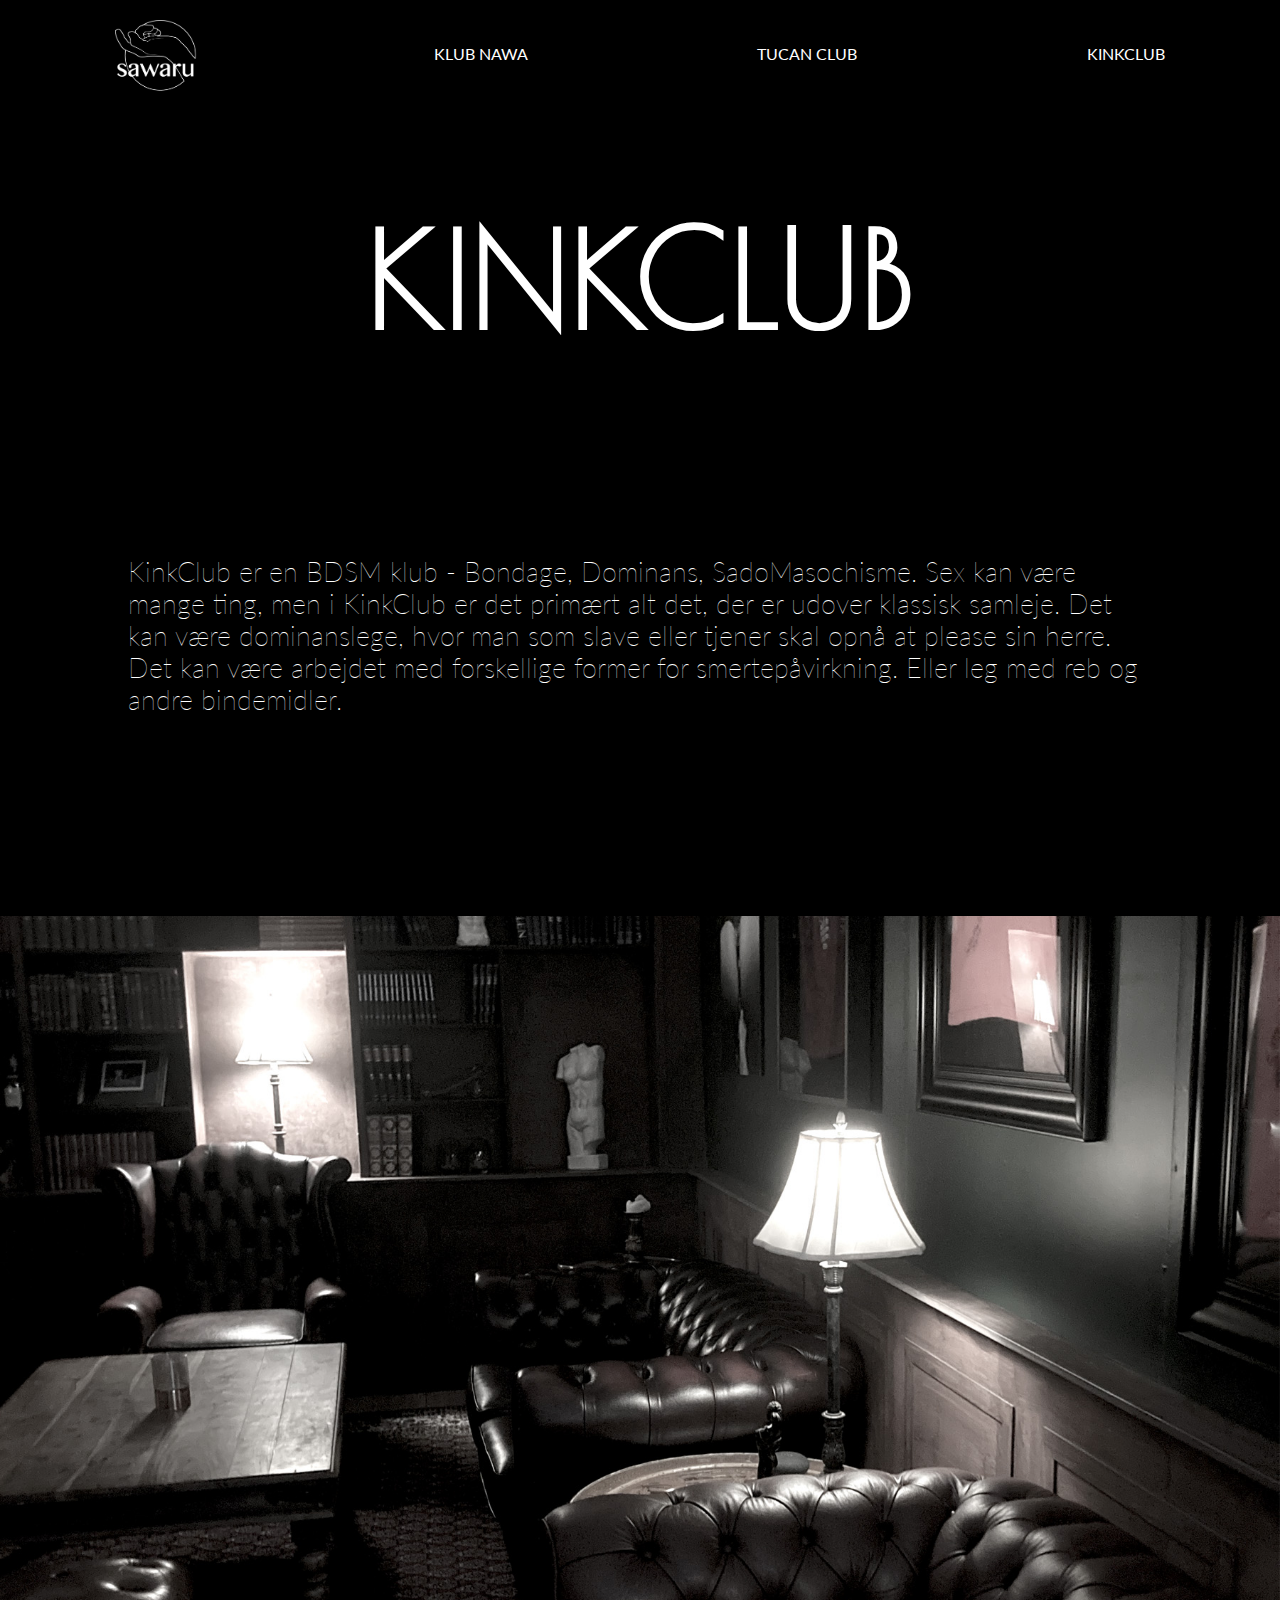
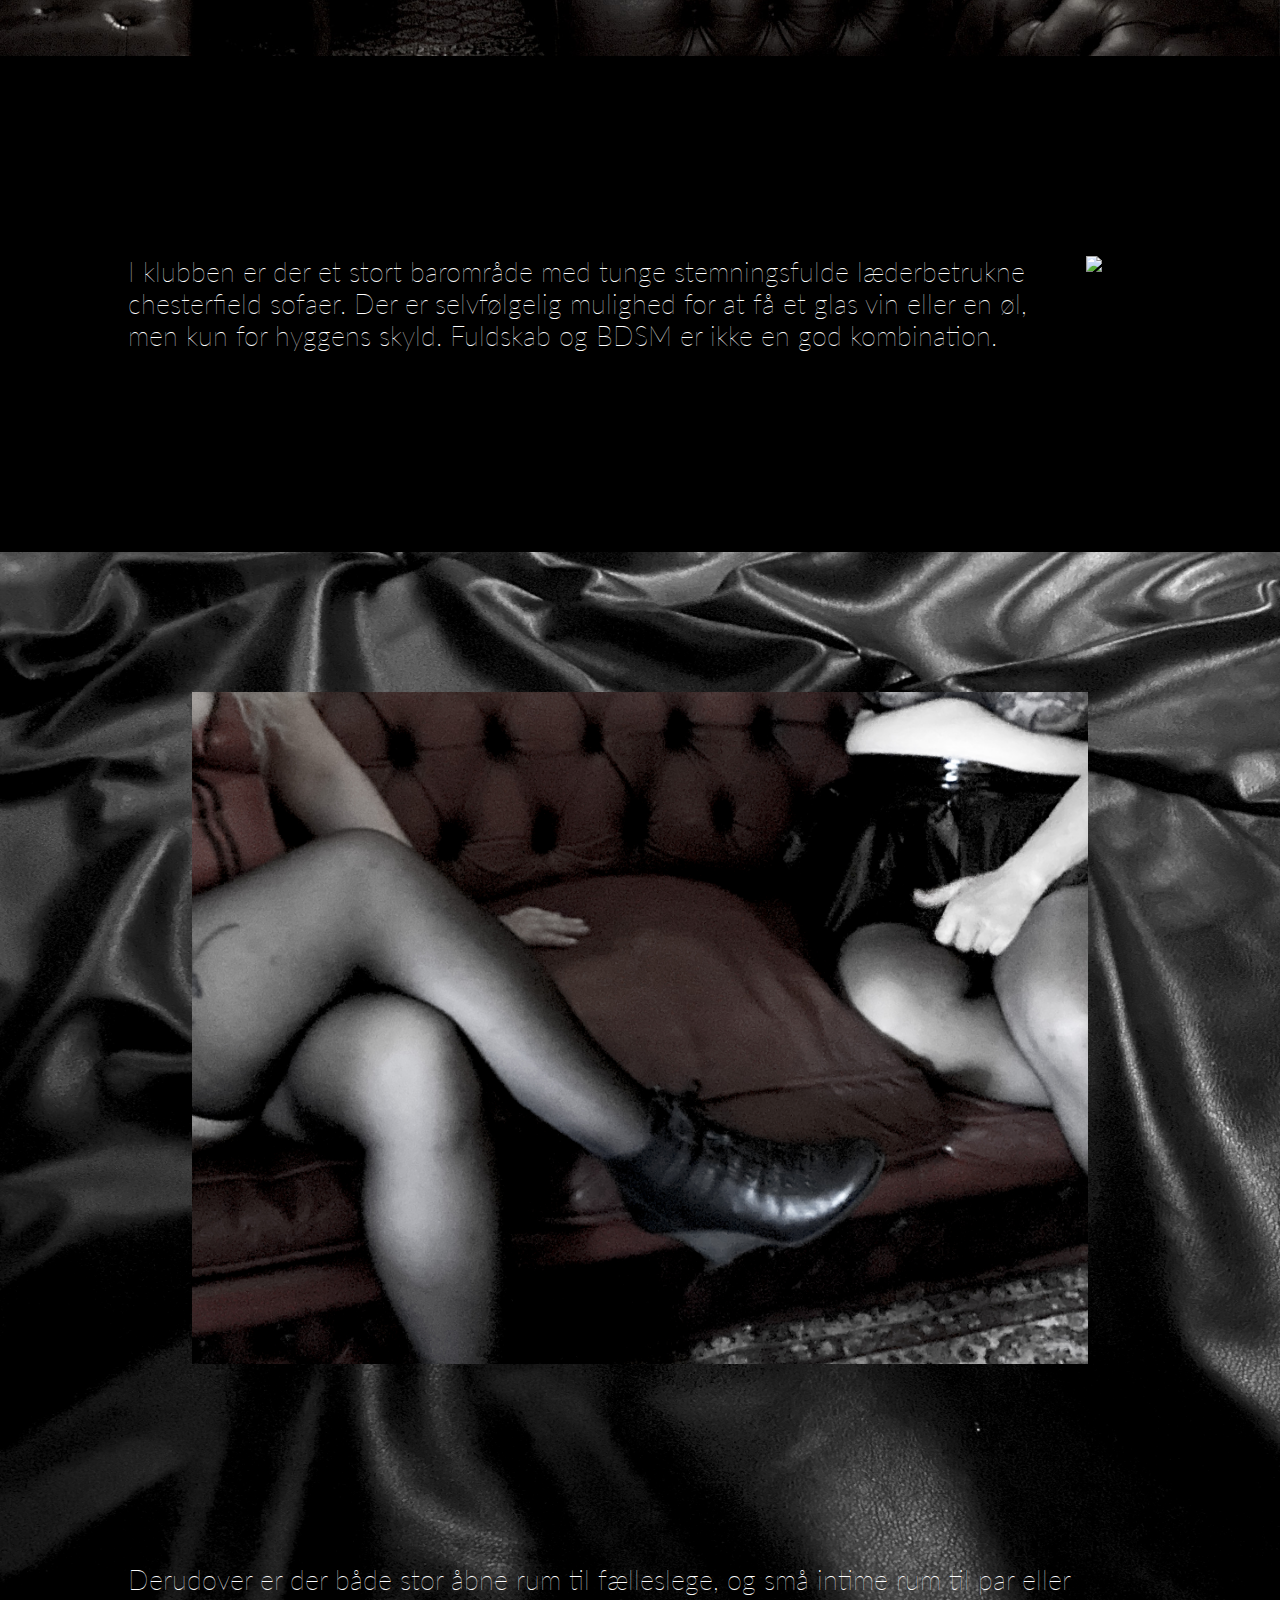
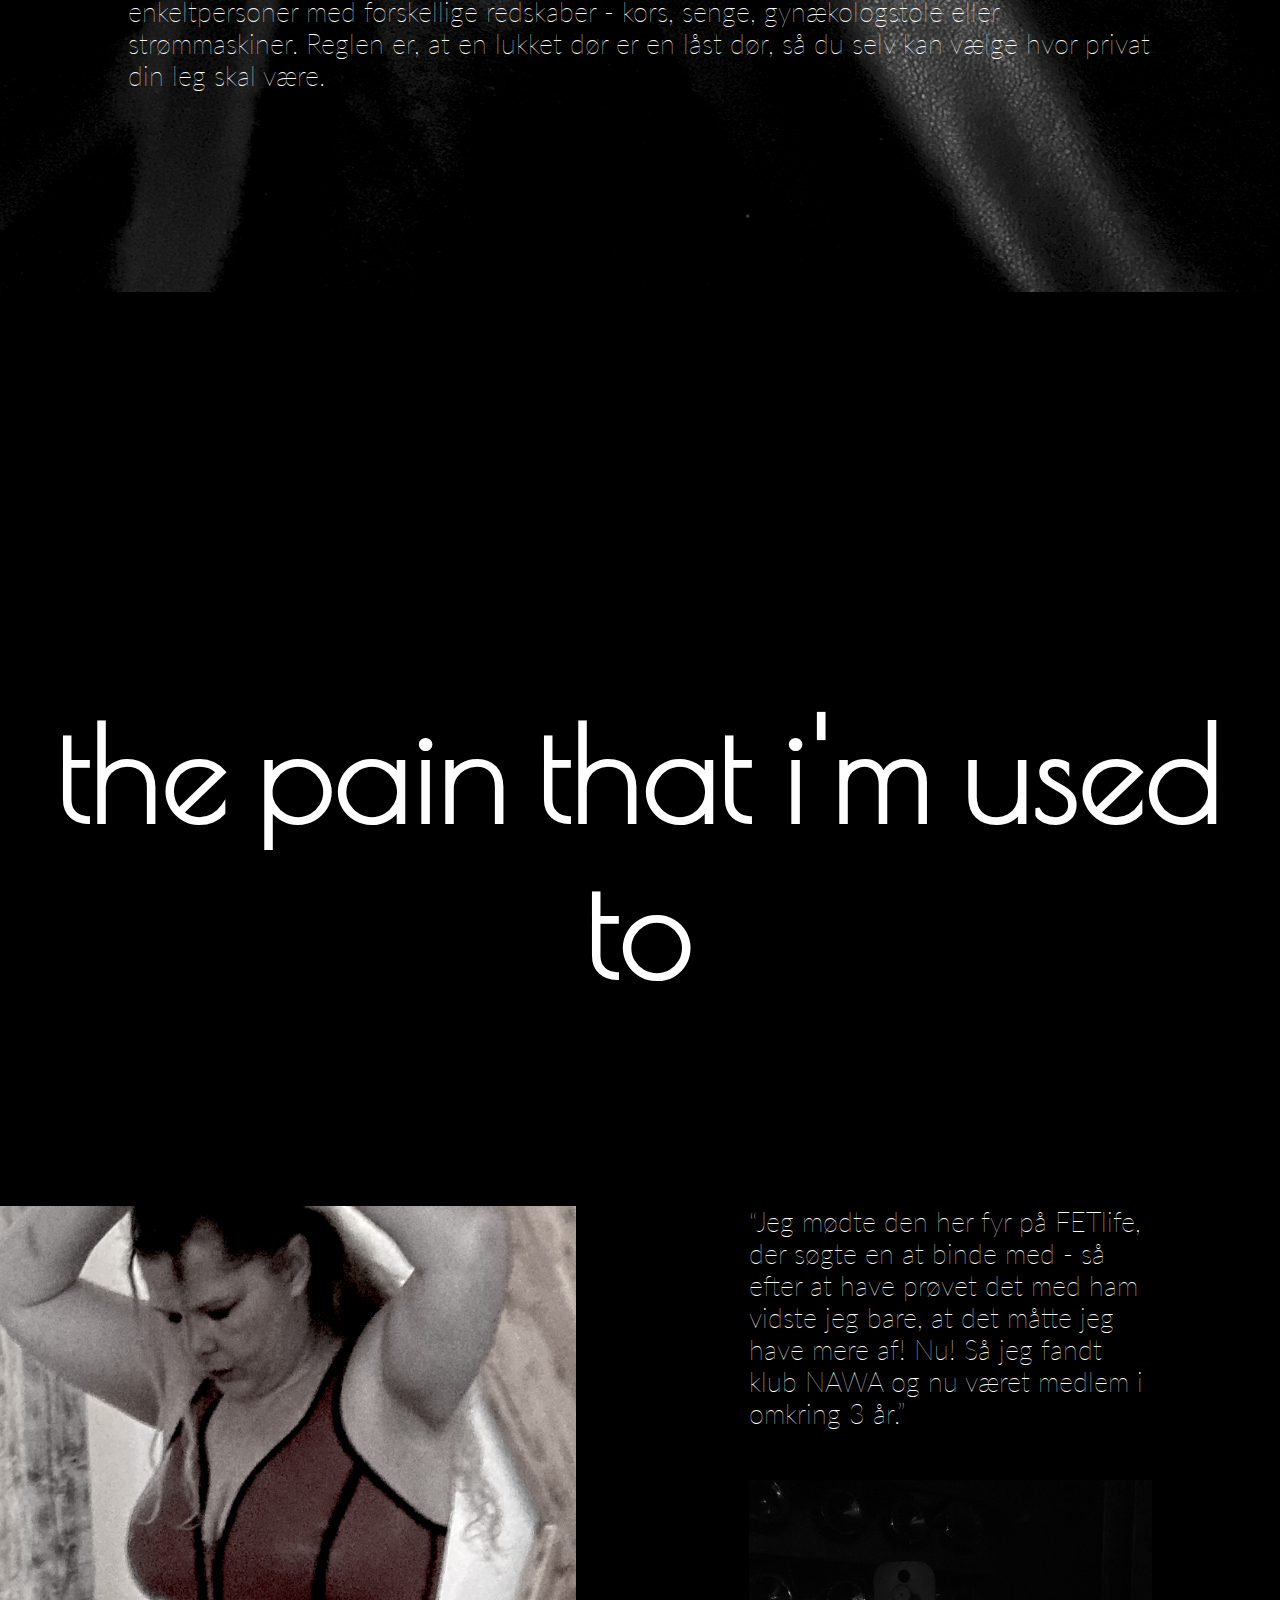
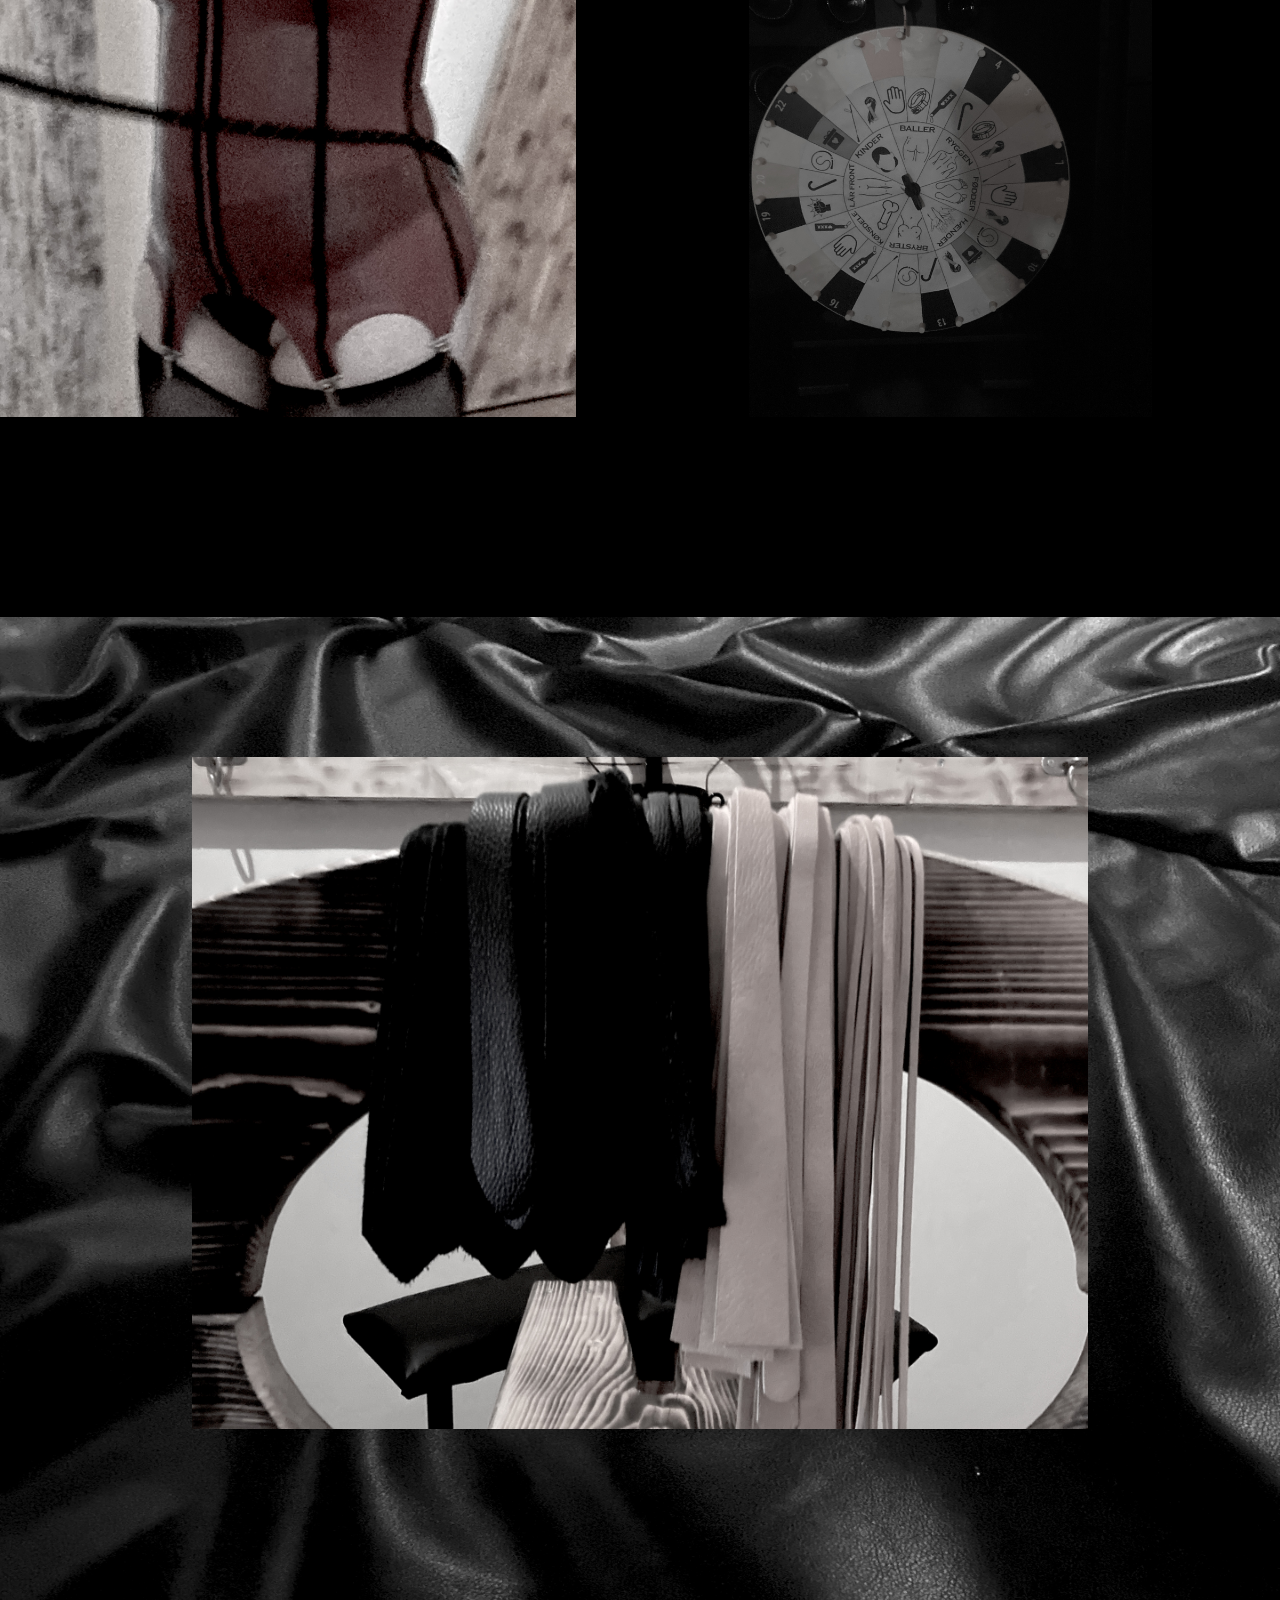
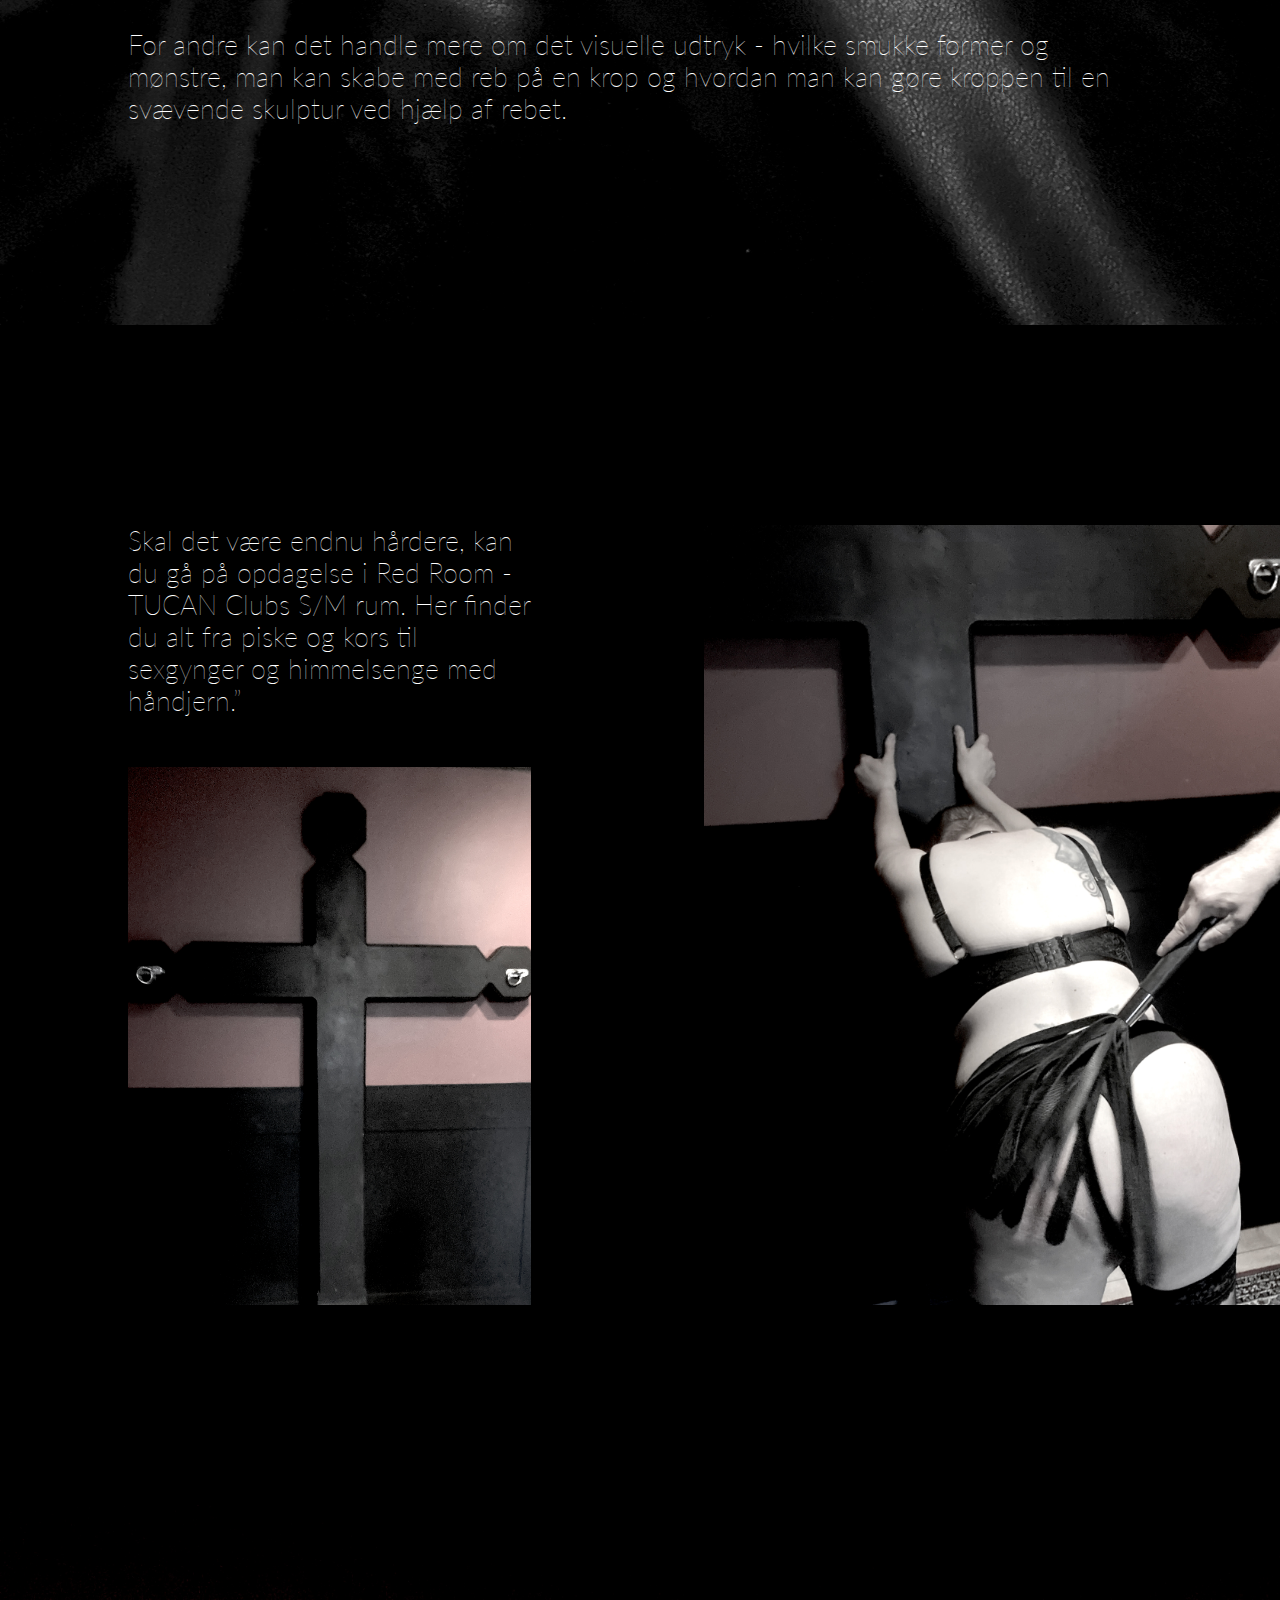
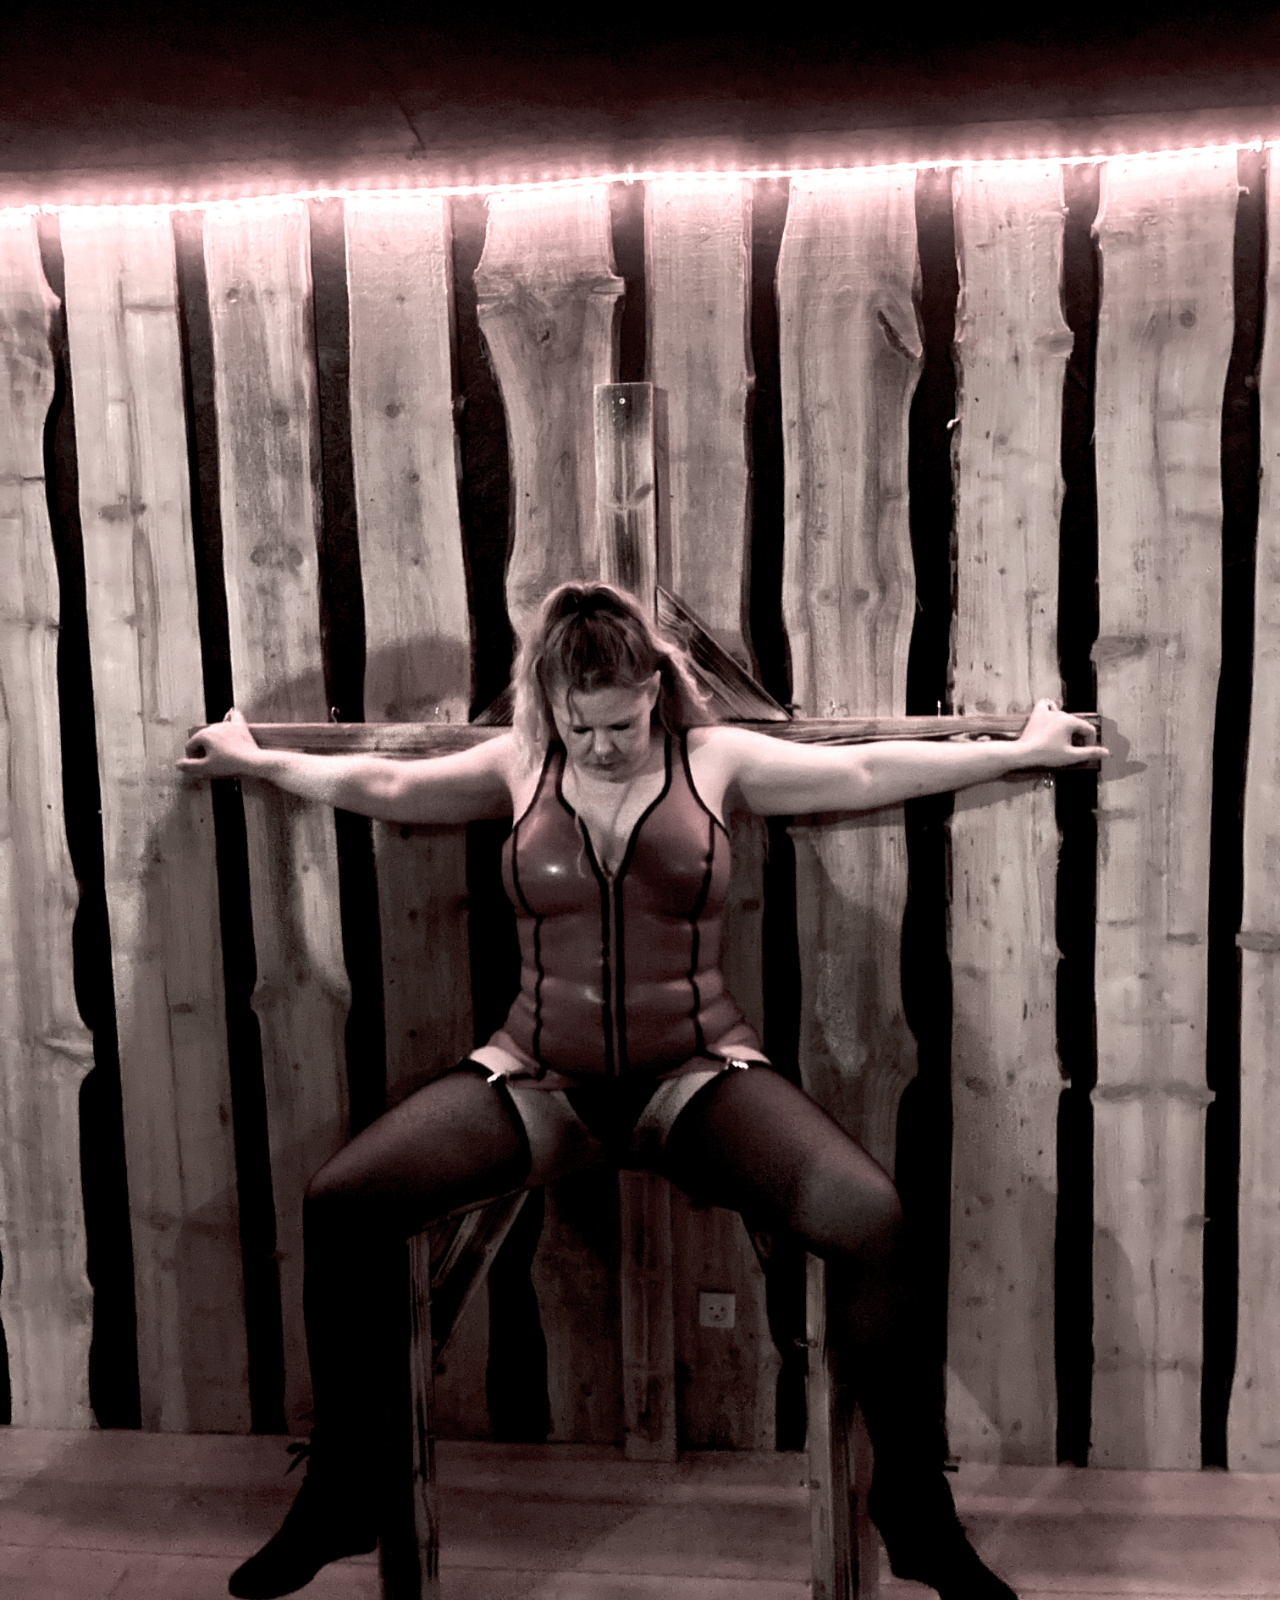
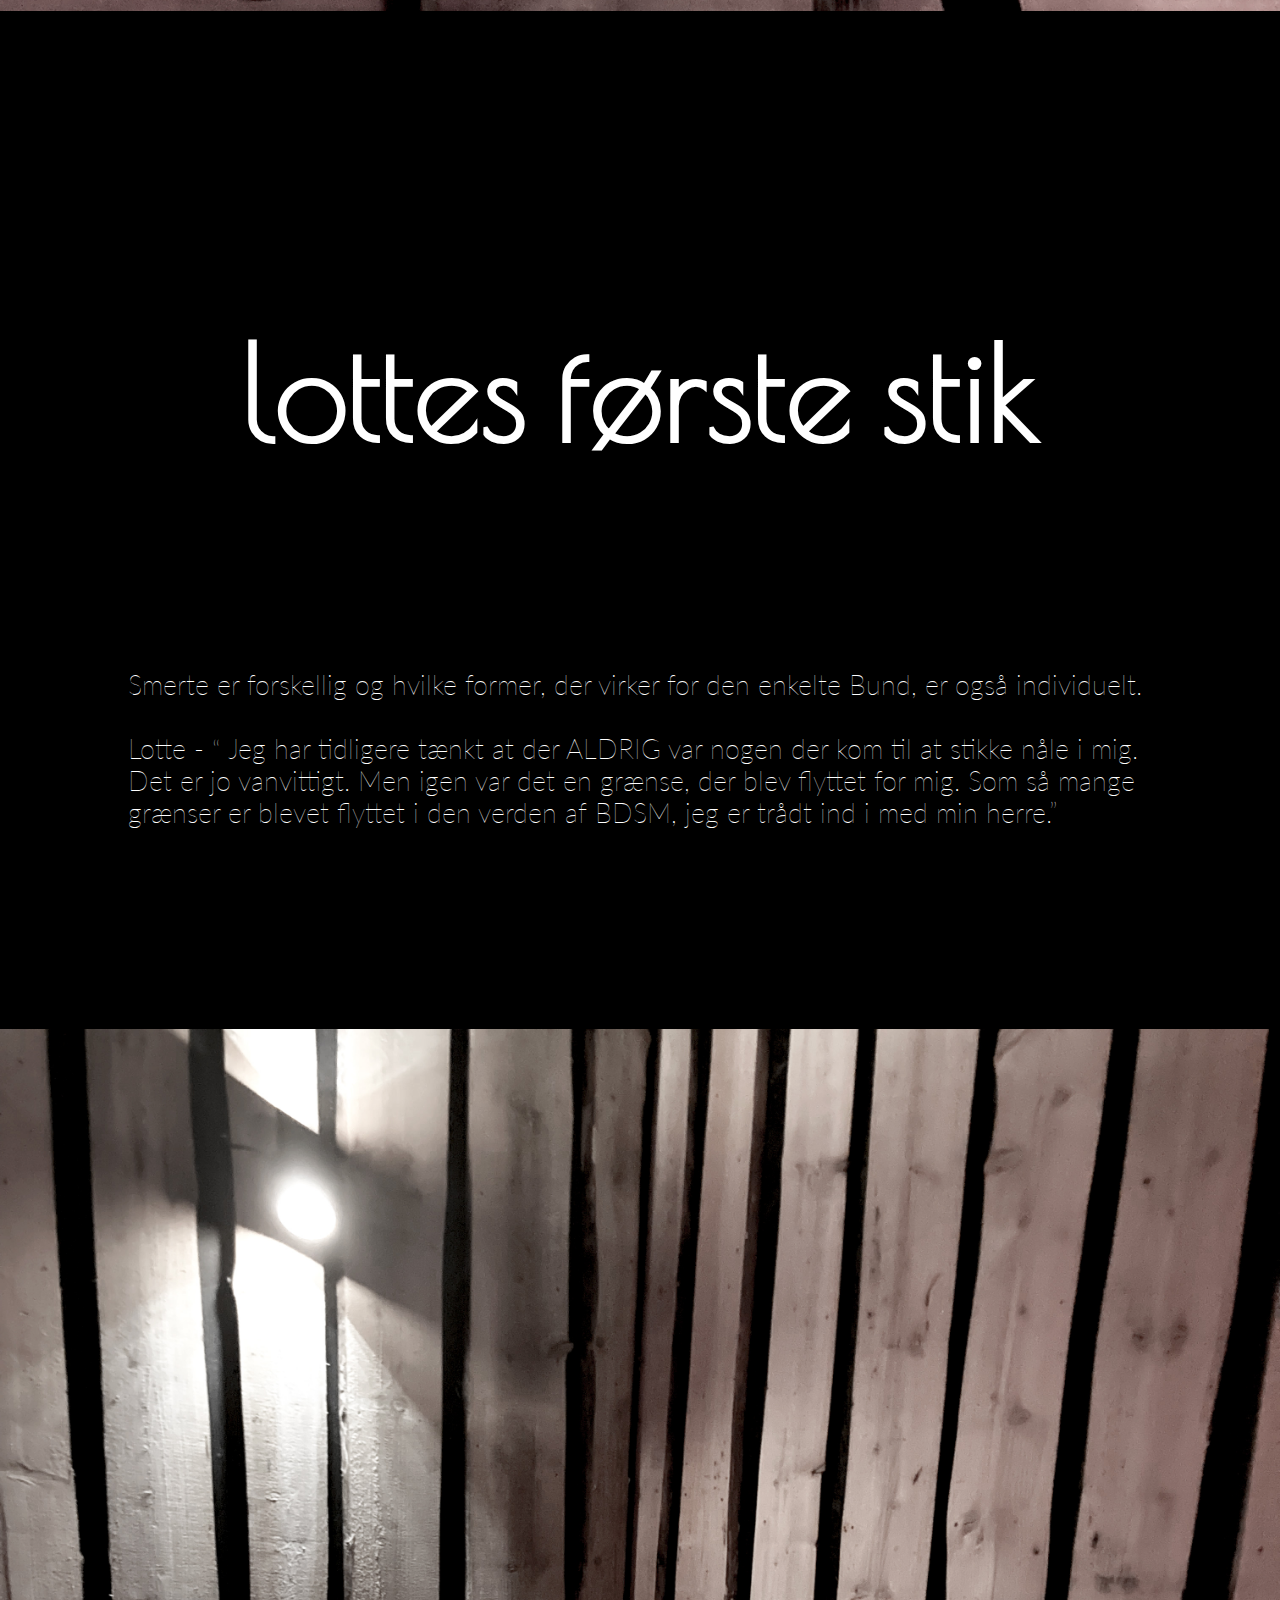
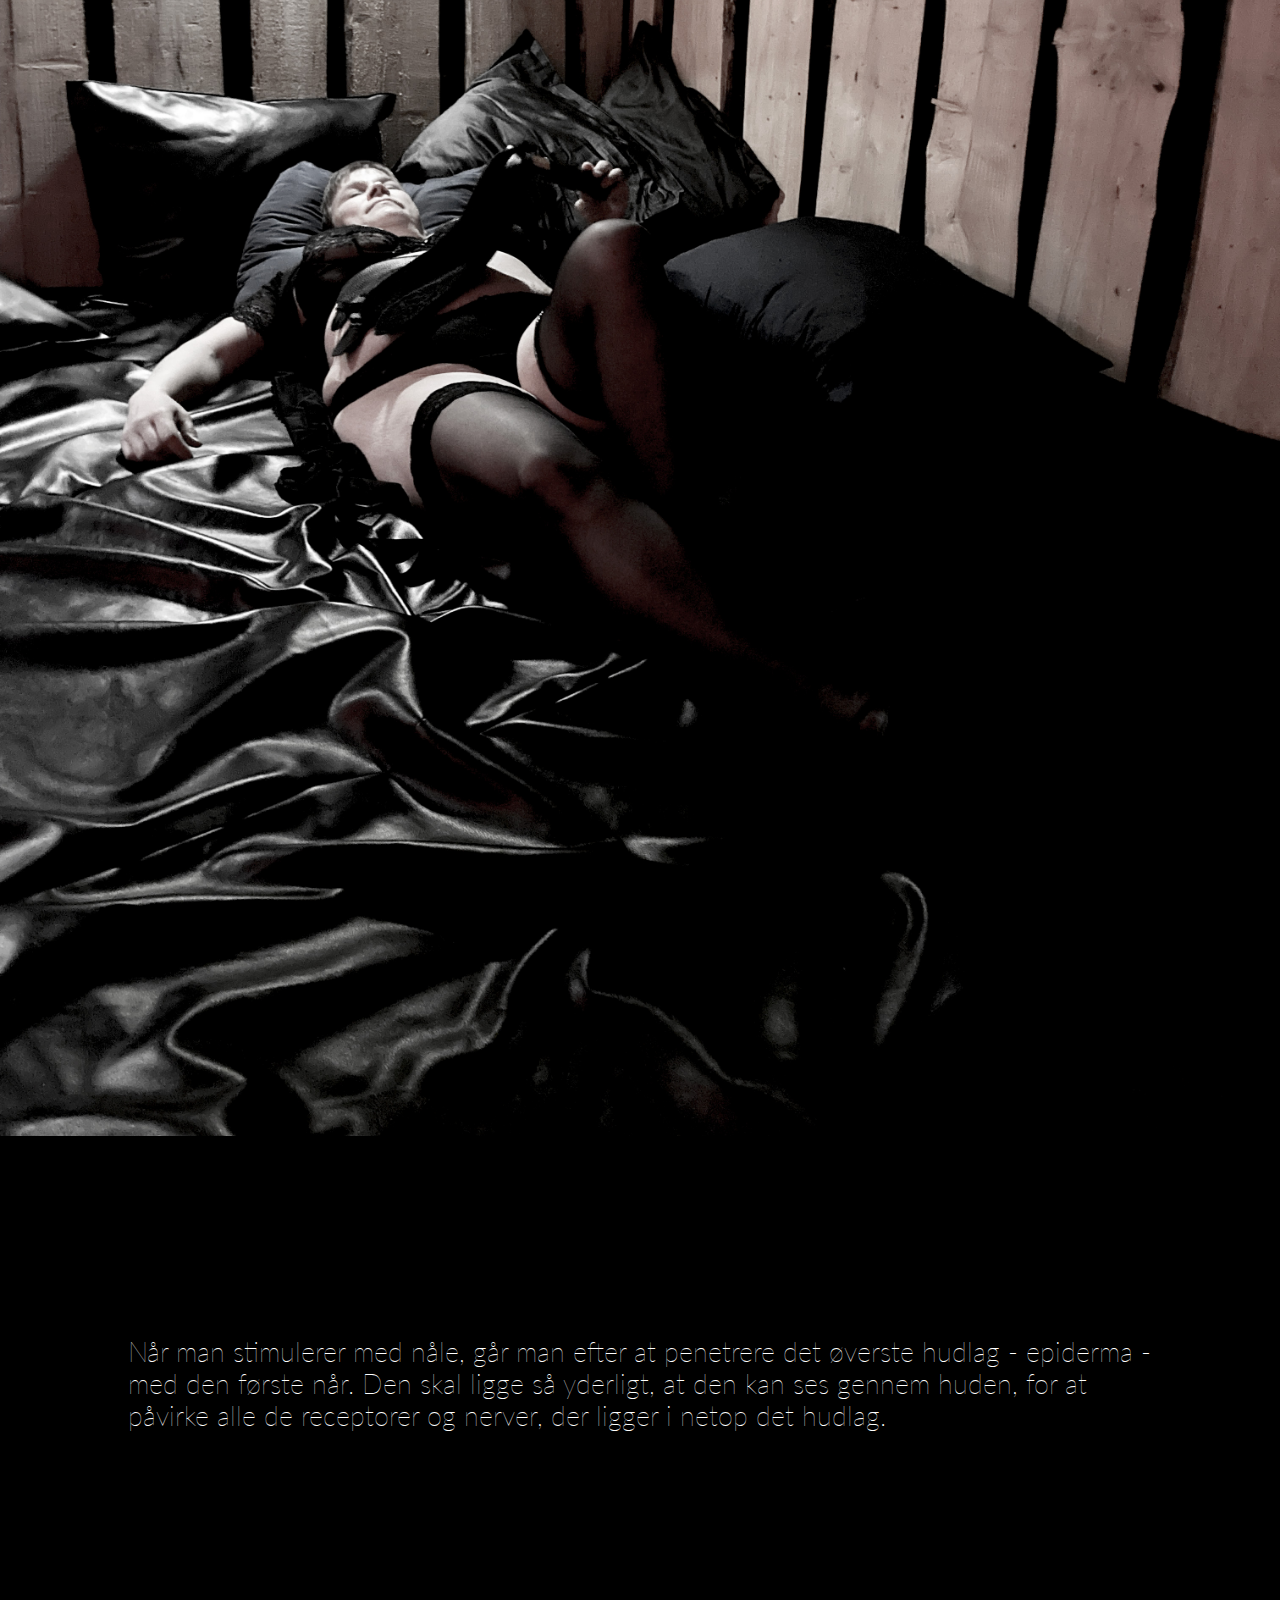
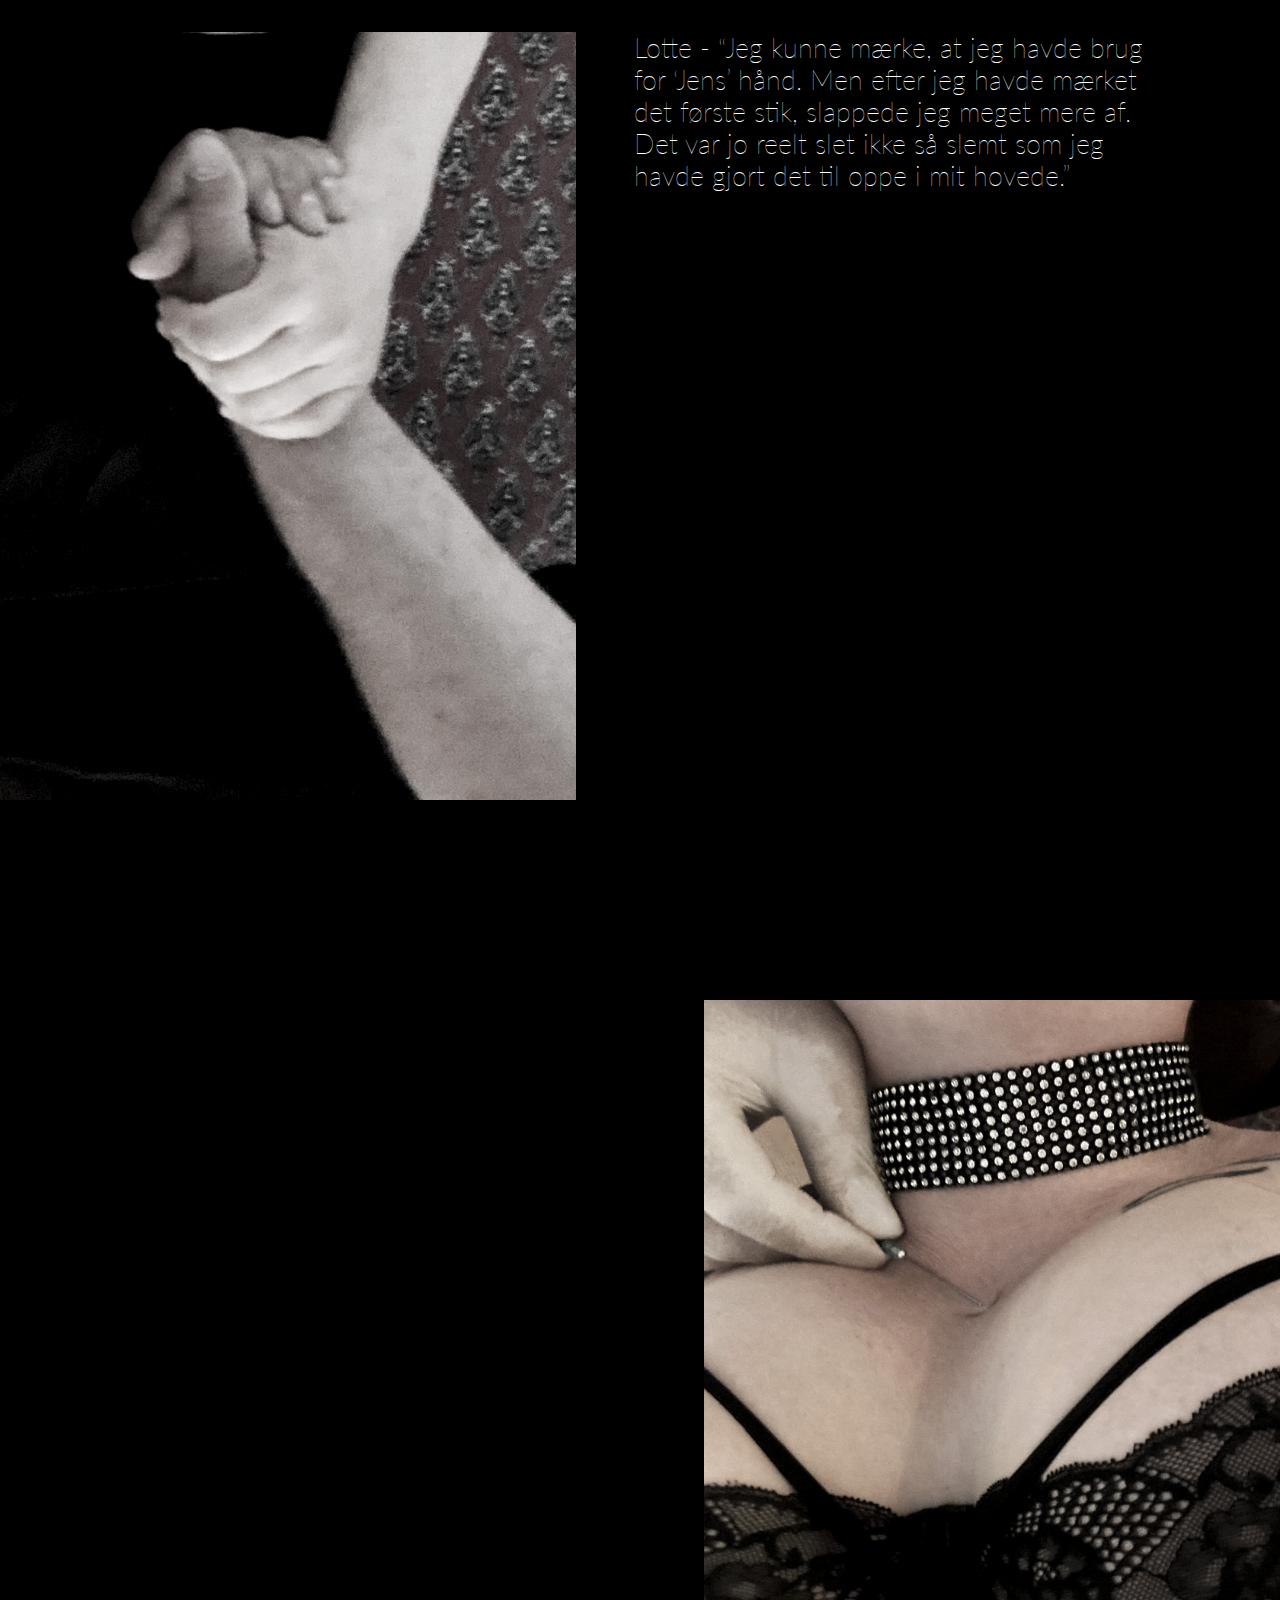
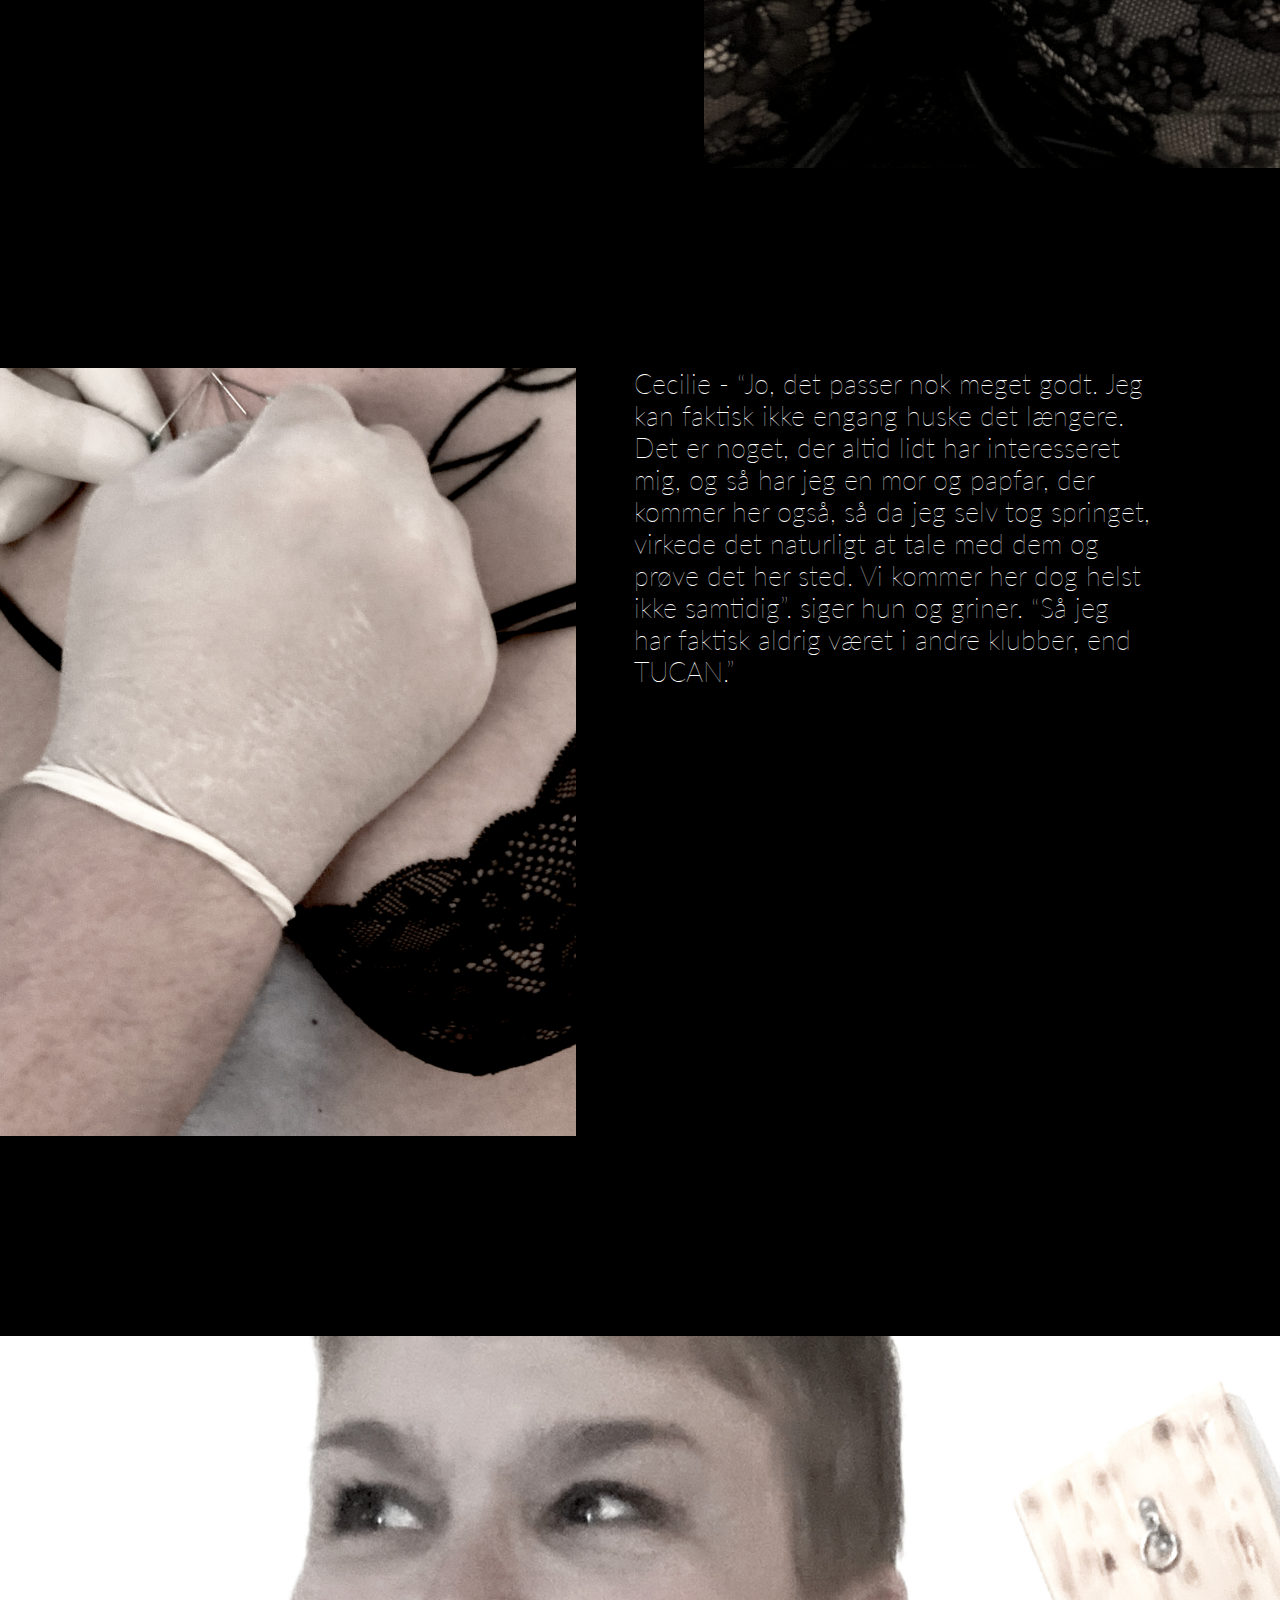
==== commit db605b04: "Næsten færdigt" ====
--- a/kinkclub.html
+++ b/kinkclub.html
@@ -4,7 +4,10 @@
     <meta charset="UTF-8">
     <meta http-equiv="X-UA-Compatible" content="IE=edge">
     <meta name="viewport" content="width=device-width, initial-scale=1.0">
-<!--fonts-->
+
+     <!--ekstra robot halløj, så google ikke ser mine juicy billeder-->
+     <meta name=”robots” content=”nofollow” />
+    <!--fonts-->
 
     <link rel="preconnect" href="https://fonts.googleapis.com"> 
     <link rel="preconnect" href="https://fonts.gstatic.com" crossorigin> 
@@ -110,7 +113,7 @@
 
 
         <h1>KINKCLUB</h1>
-
+                <p class="kasseløsp">KinkClub er en BDSM klub - Bondage, Dominans, SadoMasochisme. Sex kan være mange ting, men i KinkClub er det primært alt det, der er udover klassisk samleje. Det kan være dominanslege, hvor man som slave eller tjener skal opnå at please sin herre. Det kan være arbejdet med forskellige former for smertepåvirkning. Eller leg med reb og andre bindemidler.</p>
                 <div class="flexbillede">
                     <img class="laptopbillede bfuldskærm" src="images/Lkinkclub1.jpg">
                     <img class="mobilbillede bfuldskærm" src="images/Mkinkclub1.jpg">
@@ -118,7 +121,8 @@
 
                 <div class="flex1b1t">
                     <div class="flex1bt1tekst">
-                        <p>Tilgangen til reb kan være forskellig fra person til person - for nogen kan de endorfiner og hormoner det frigiver i hjernen udløse trancelignende tilstande - eller som en orgasme, der ikke umiddelbart forsvinder, da der ikke fysisk opnås udløsning. </p>
+                        <p>I klubben er der et stort barområde med tunge stemningsfulde læderbetrukne chesterfield sofaer. Der er selvfølgelig mulighed for at få et glas vin eller en øl, men kun for hyggens skyld. Fuldskab og BDSM er ikke en god kombination.
+                        </p>
                     </div>
                     
                     <img class="Lflex1b1tbillede" src="images/Lkinkclub2.jpg">
@@ -129,7 +133,7 @@
                     <img class="lbilledembaggrund" src="images/Lkinkclub3.jpg">
                     <img class="mbilledembaggrund" src="images/Mkinkclub3.jpg">
 
-                    <p class="kasseløsp fed">For andre kan det handle mere om det visuelle udtryk - hvilke smukke former og mønstre, man kan skabe med reb på en krop og hvordan man kan gøre kroppen til en svævende skulptur ved hjælp af rebet.
+                    <p class="kasseløsp fed">Derudover er der både stor åbne rum til fælleslege, og små intime rum til par eller enkeltpersoner med forskellige redskaber - kors, senge, gynækologstole eller strømmaskiner. Reglen er, at en lukket dør er en låst dør, så du selv kan vælge hvor privat din leg skal være.
                     </p>
                 </div>
 
@@ -177,28 +181,29 @@
 
         <h1>lottes første stik</h1>
 
+                <p class="kasseløsp">Smerte er forskellig og hvilke former, der virker for den enkelte Bund, er også individuelt.</br></br>
+
+                    Lotte - “ Jeg har tidligere tænkt at der ALDRIG var nogen der kom til at stikke nåle i mig. Det er jo vanvittigt. Men igen var det en grænse, der blev flyttet for mig. Som så mange grænser er blevet flyttet i den verden af BDSM, jeg er trådt ind i med min herre.”</p>
+                
                 <div class="flexbillede">
                     <img class="laptopbillede bfuldskærm" src="images/Llotte1.jpg">
                     <img class="mobilbillede bfuldskærm" src="images/Mlotte1.jpg">
                 </div>  
 
+                <p class="kasseløsp">Når man stimulerer med nåle, går man efter at penetrere det øverste hudlag - epiderma - med den første når. Den skal ligge så yderligt, at den kan ses gennem huden, for at påvirke alle de receptorer og nerver, der ligger i netop det hudlag.  </p>
+
                 <div class="flex1b1t columnreverse">
                     <img class="Lflex1b1tbillede" src="images/Llotte2.jpg">
                     <img class="Mflex1b1tbillede" src="images/Mlotte2.jpg">
 
                     <div class="flex1bt1tekst tekstreverse">
-                        <p>Cecilie - “Jo, det passer nok meget godt. Jeg kan faktisk ikke engang huske det længere. Det er noget, der altid lidt har interesseret mig, og så har jeg en mor og papfar, der kommer her også, så da jeg selv tog springet, virkede det naturligt at tale med dem og prøve det her sted. Vi kommer her dog helst ikke samtidig”. siger hun og griner. “Så jeg har faktisk aldrig været i andre klubber, end TUCAN.”
-
-                            </p>
+                        <p>Lotte - “Jeg kunne mærke, at jeg havde brug for ‘Jens’ hånd. Men efter jeg havde mærket det første stik, slappede jeg meget mere af. Det var jo reelt slet ikke så slemt som jeg havde gjort det til oppe i mit hovede.”</p>
                     </div>
                 </div>
 
                 <div class="flex1b1t">
                     <div class="flex1bt1tekst">
-                        <p>Sara - “Jeg har kun været her et halvt år.”</br></br>
-
-                            Freja - “Det er vel dig, Cecilie, der har været her længst tid? Du har været her et par måneder mere end mig, ikke - så lidt over to år?”
-                        
+                        <p>
                         </p>
                     </div>
                     
@@ -233,6 +238,25 @@
                 <div class="flexbillede">
                     <img class="laptopbillede bfuldskærm" src="images/Llotte8.jpg">
                     <img class="mobilbillede bfuldskærm" src="images/Mlotte8.jpg">
+    
                 </div>  
+    
+                <footer>
+                    <div>
+                        <p>KLUB NAWA </br></br> <a href="http://klubnawa.dk" target="_blank">klubnawa.dk</a></br></br> <a href="http://klubnawa.dk/index.php/kontakt/" target="_blank">kontakt Klub NAWA</a></p>
+                    </br></br></br></br></br></br></br>
+                    </div>
+            
+                    <div>
+                        <p>TUCAN CLUB </br></br> <a href="https://tucanclub.dk/forside/" target="_blank">tucanclub.dk</a></br></br> <a href="https://tucanclub.dk/om-tucan-club/" target="_blank">kontakt TUCAN Club</a></p>
+                        </br></br></br></br></br></br></br>
+                    </div>
+            
+                    <div>
+                        <p>KINKCLUB </br></br> <a href="https://kinkclub.dk" target="_blank">kinkclub.dk</a></br></br> <a href="https://kinkclub.dk/contact-us/" target="_blank">kontakt KinkClub</a></p>
+                    </br></br></br></br></br></br></br>
+                    </div>
+                </footer>
+    
     </main>
 </body>--- a/styles.css
+++ b/styles.css
@@ -7,8 +7,6 @@
 
 #nawabody{
     background-color: #f2f2f2;
-    /*background-image: url(images/Nbaggrund.jpg);
-    background-size: 100% 100%;*/
 }
 #nawabody p{
     color: black;
@@ -21,8 +19,6 @@
 
 #tucanbody{
     background-color: #232323;
-    /*background-image: url(images/tbaggrund.jpg);
-    background-size: 100% 100%;*/
 }
 #tucanbody p{
     color: white;
@@ -449,7 +445,7 @@
     width: 30%;
     height: auto;
     margin: auto;
-    margin-bottom: 40px;
+    margin-bottom: -100px;
     margin-top: 50px;
     display: block;
 }
@@ -508,6 +504,36 @@
     width: 80%;
     height: auto;
     display: none;
+}
+footer{
+    width: 100%;
+    height: auto;
+    display: flex;
+    justify-content: space-between;
+    gap: inherit;
+    background-color: #f2f2f2;
+    padding-left: 10%;
+    padding-right: 10%;
+    padding-top: 100px;
+    padding-bottom: 150px;
+    border-top-color: black;
+    border-top-style: solid;
+    border-top-width: 1px;
+    margin-top: 300px;
+}
+#tucanbody footer{
+    background-color: #232323;
+    border-top-color: white;
+}
+#tucanbody footer a{
+    color: white;
+}
+
+#kinkclubbody footer{
+    background-color: black;
+}
+#kinkclubbody footer a{
+    color: white;
 }
 @media screen and (max-width: 900px){
    
@@ -859,4 +885,8 @@
         padding-bottom: 100px;
         padding-top: 0px;
     }
+    footer{
+        flex-direction: column;
+        margin-top: 50px;
+    }
 }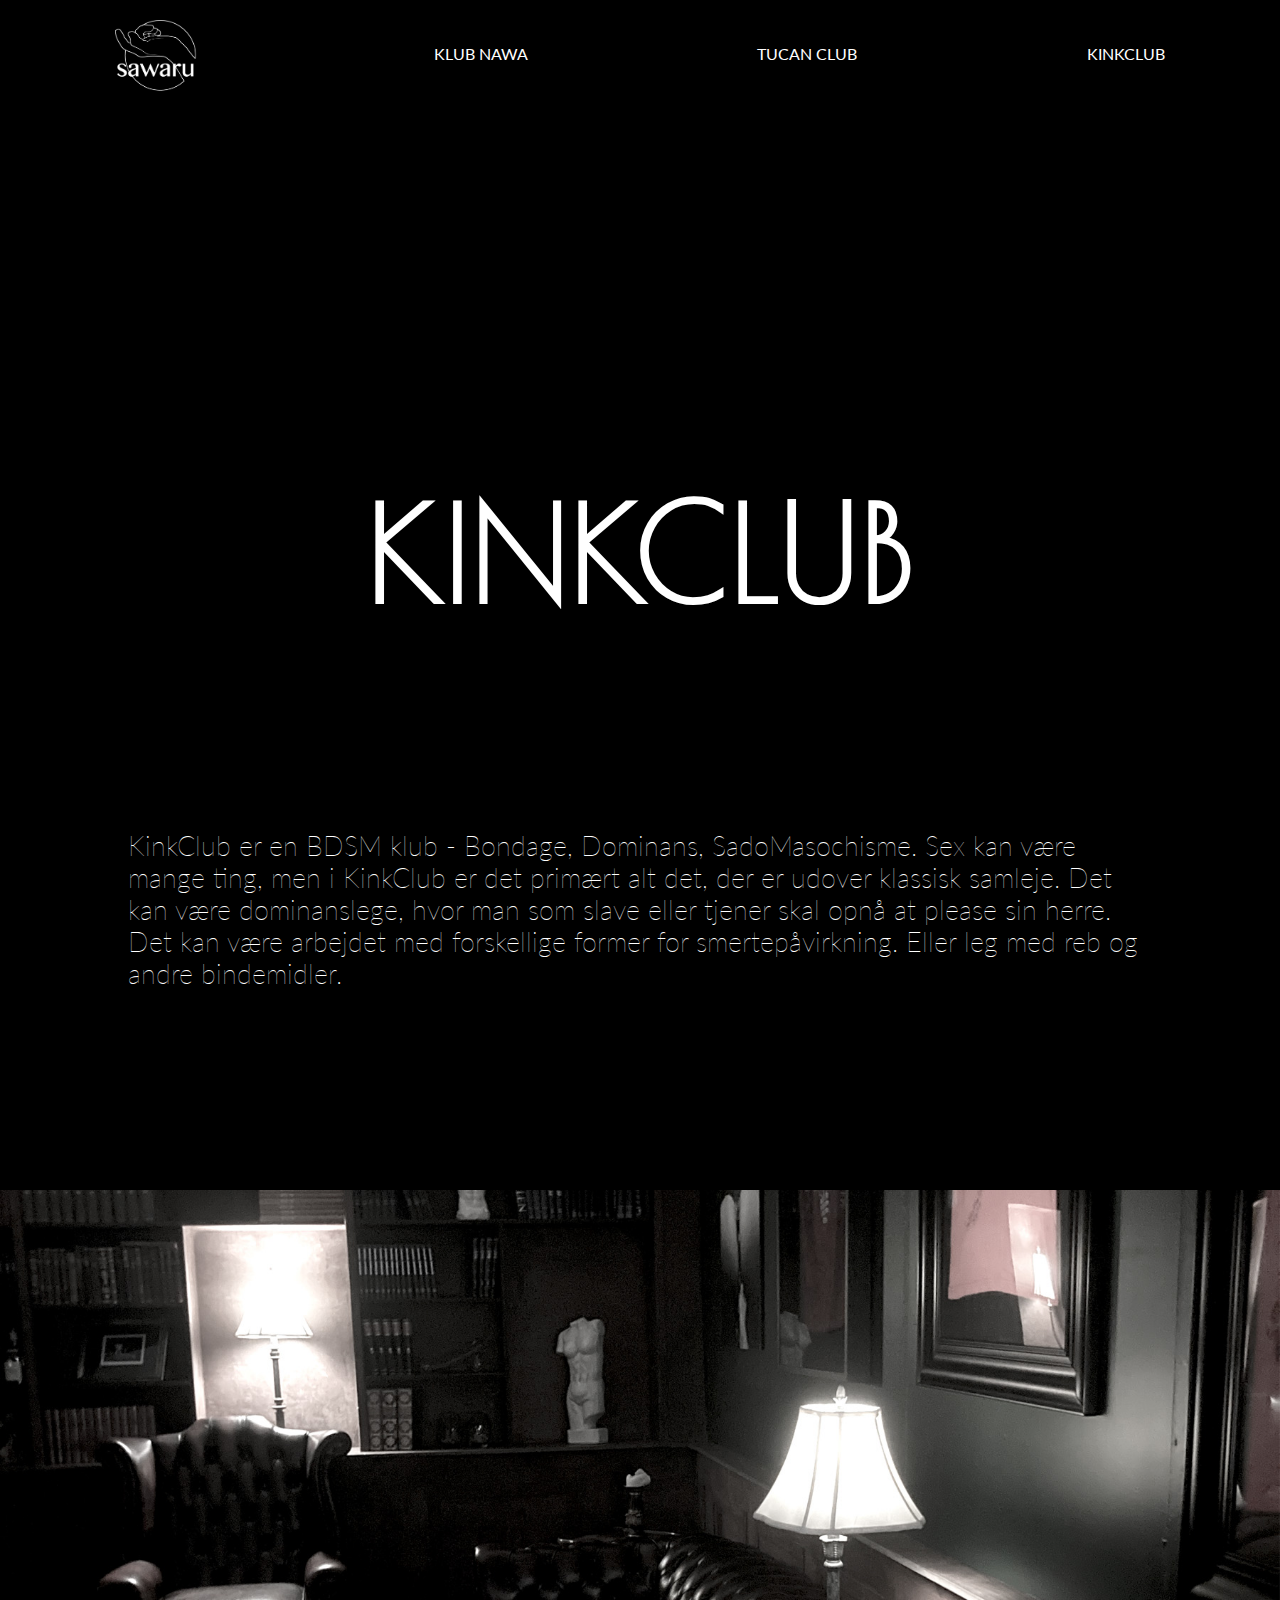
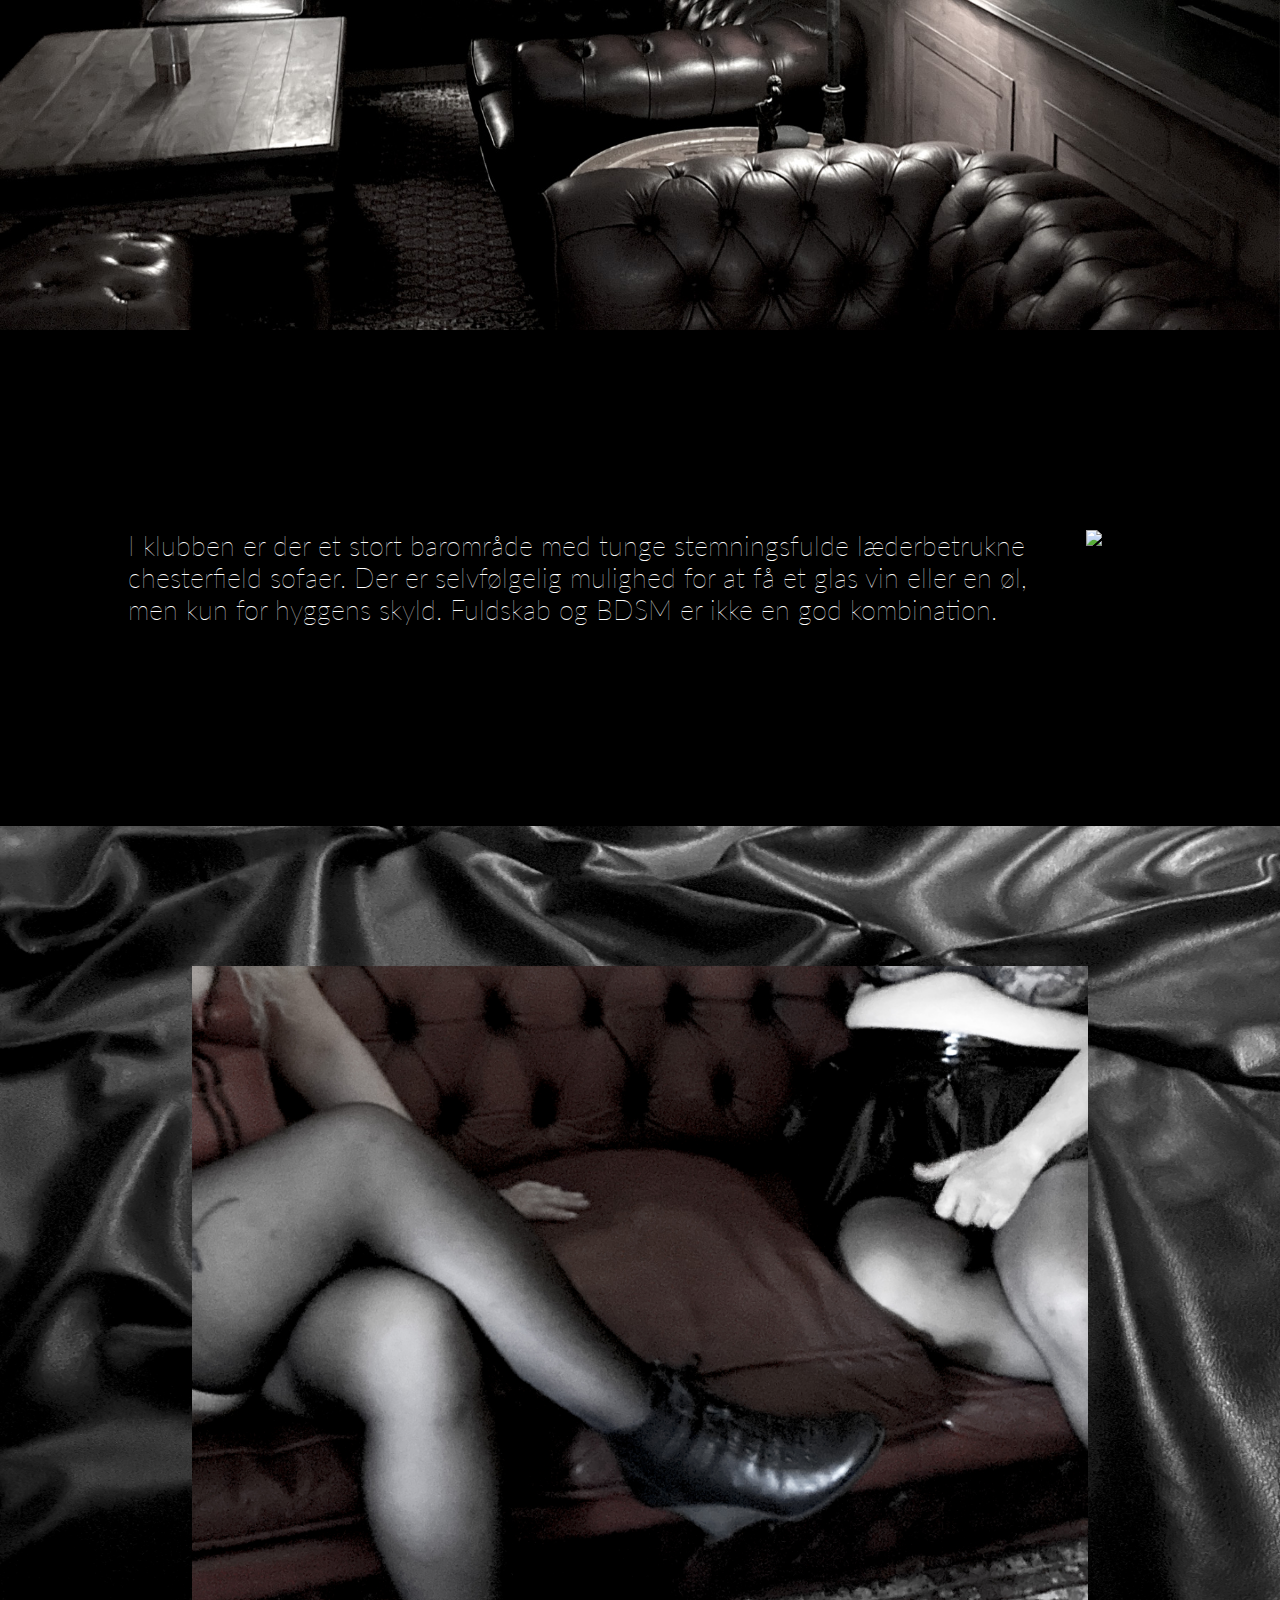
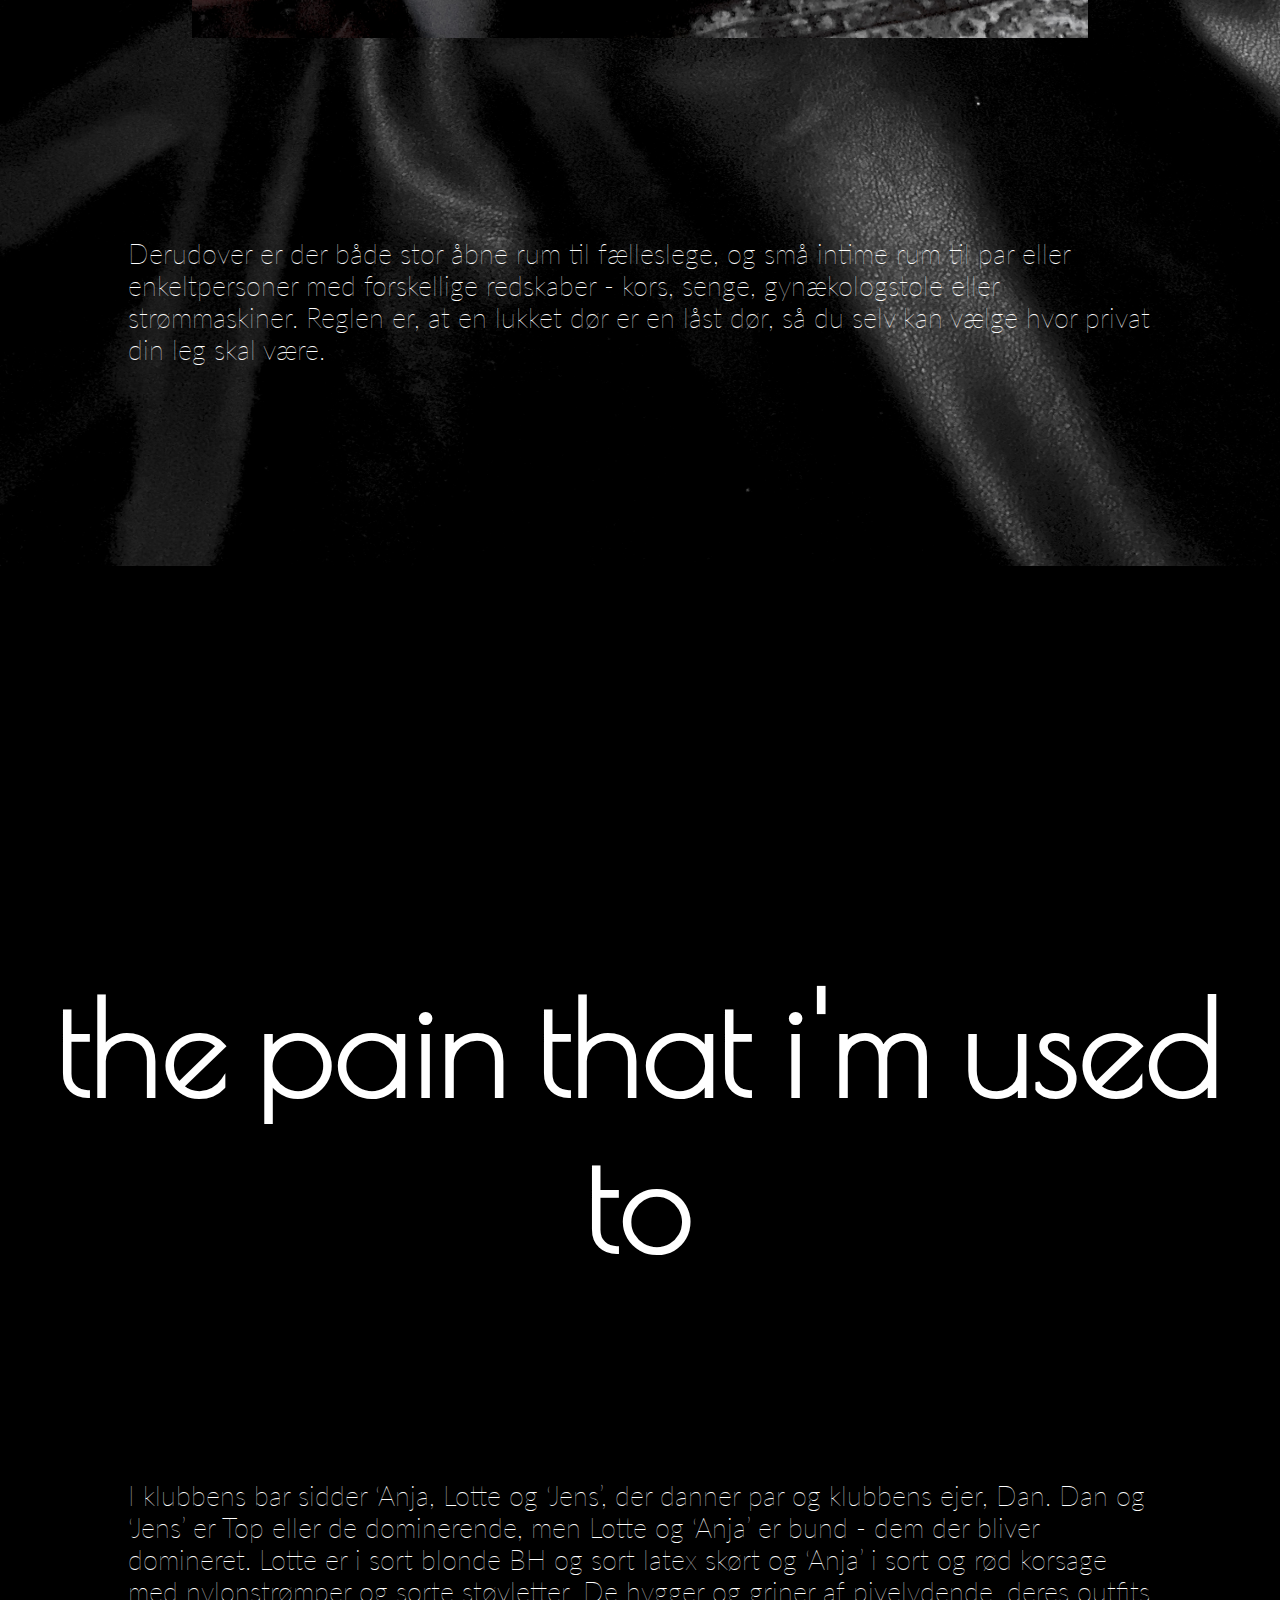
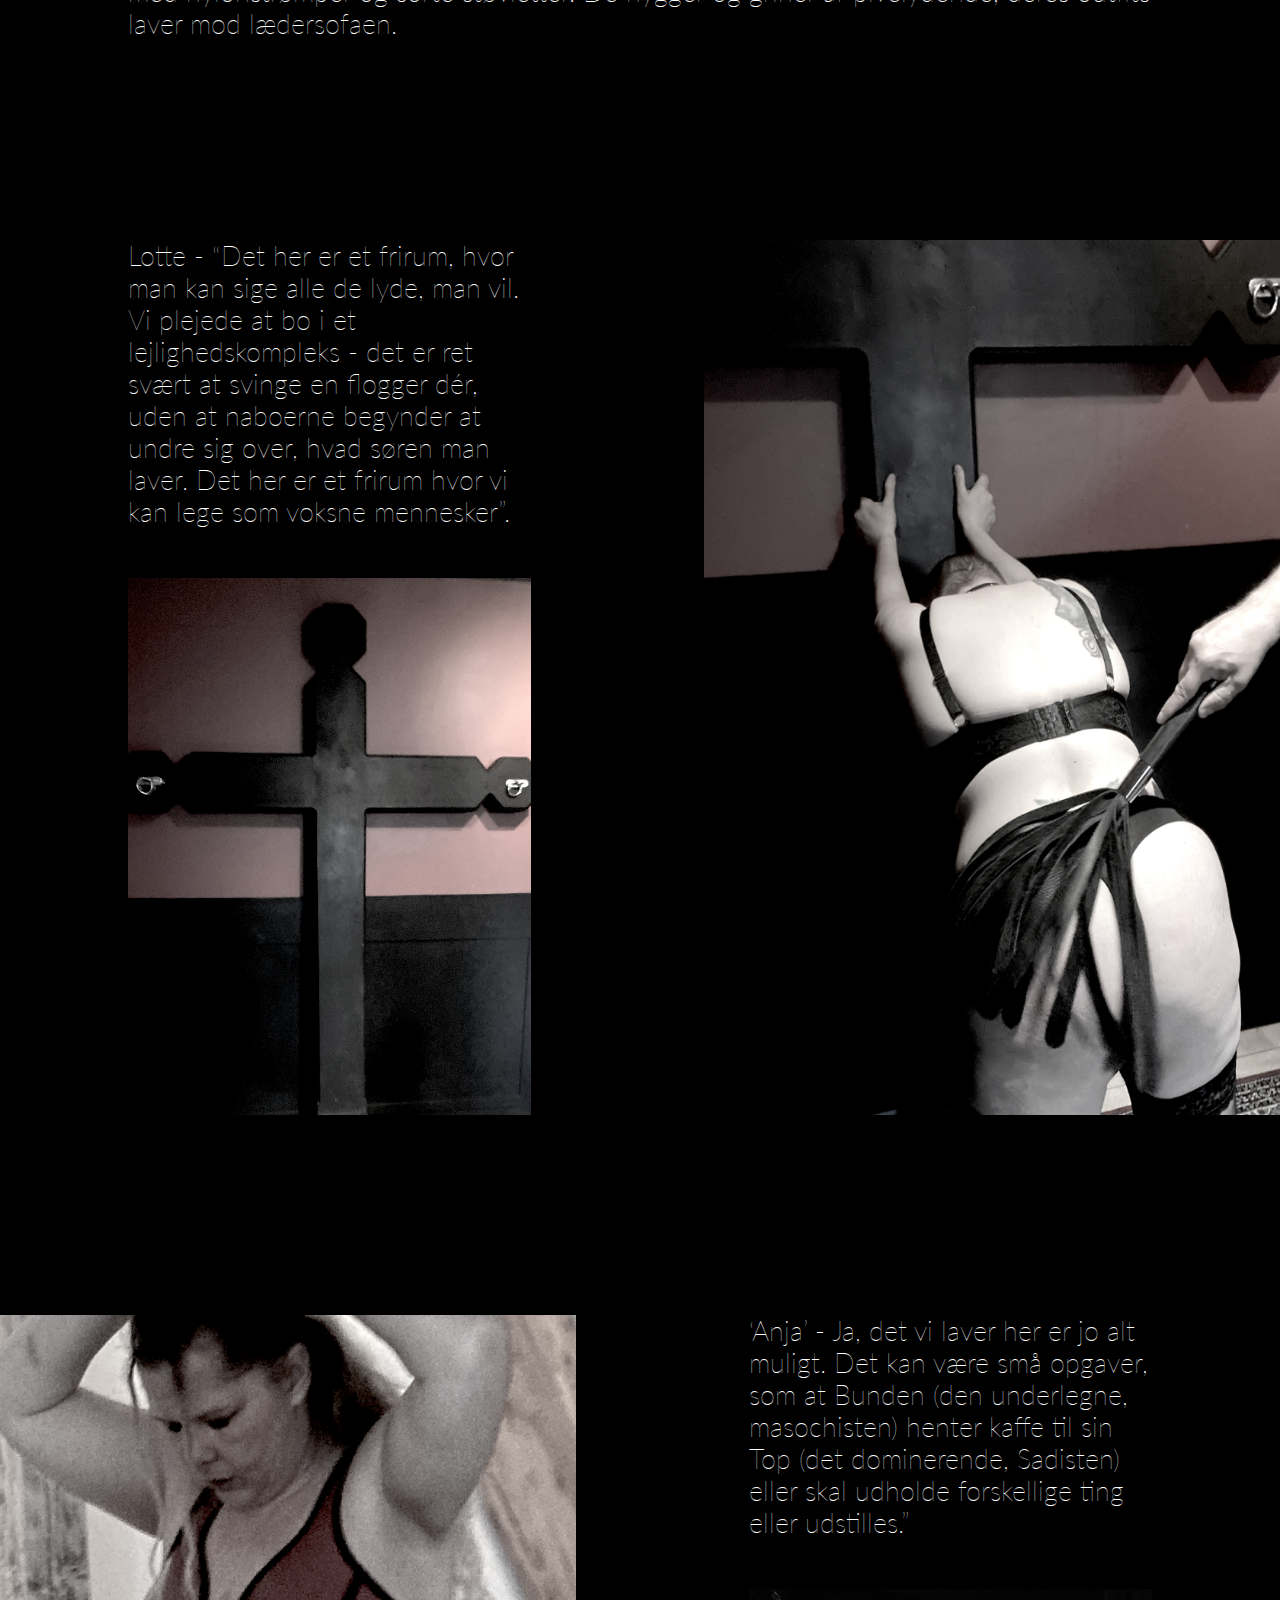
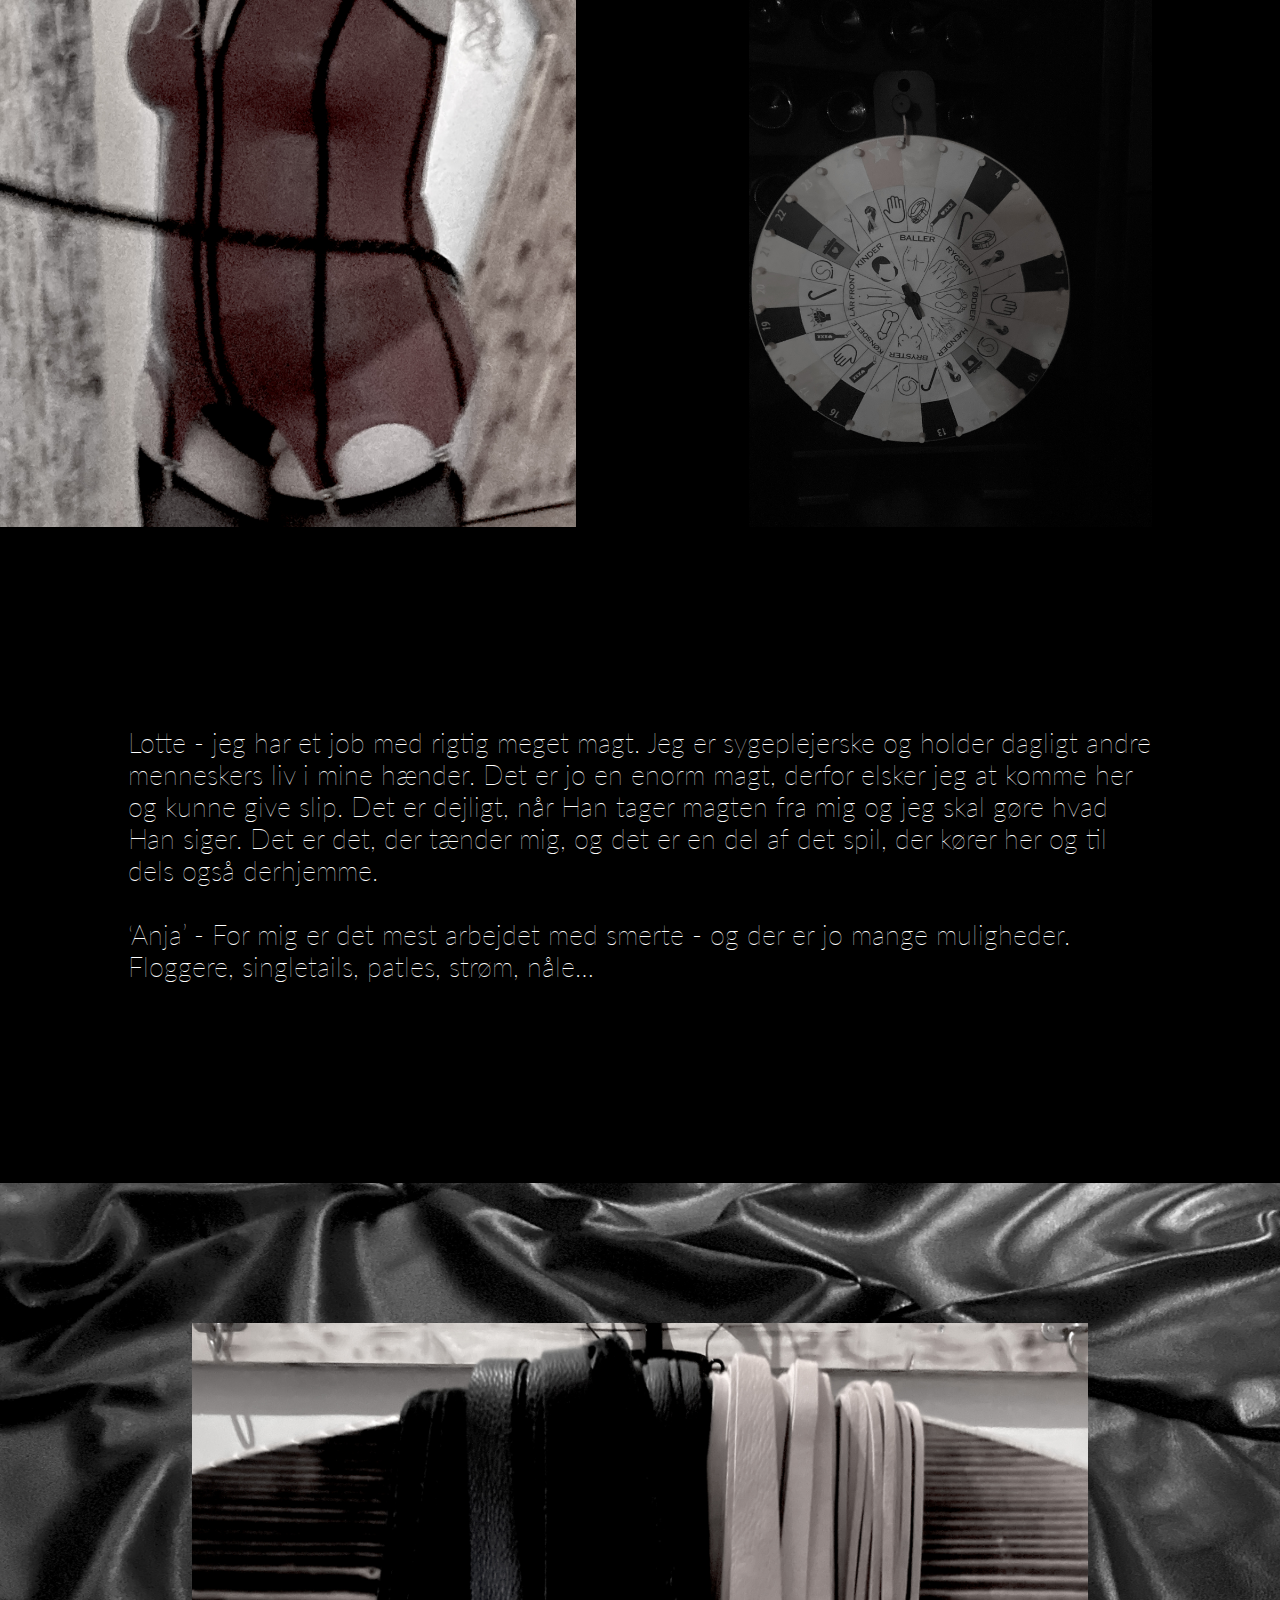
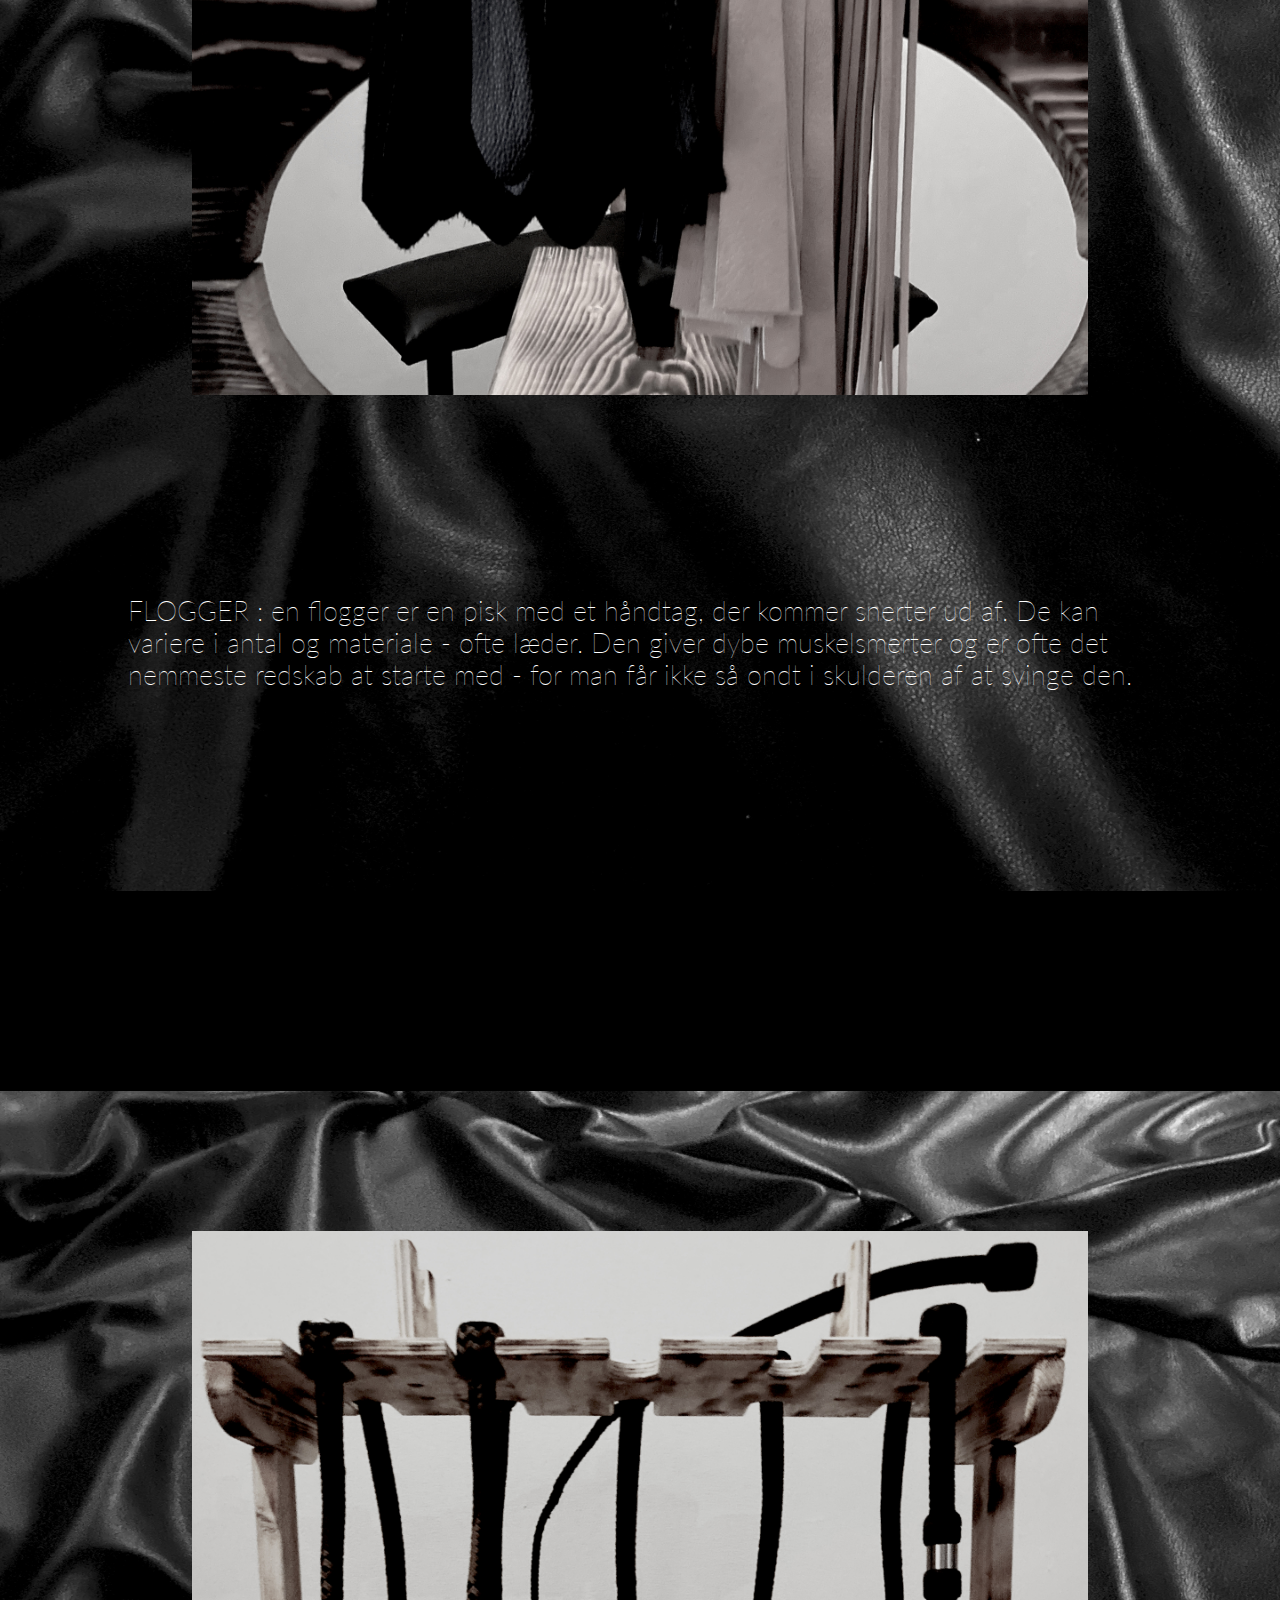
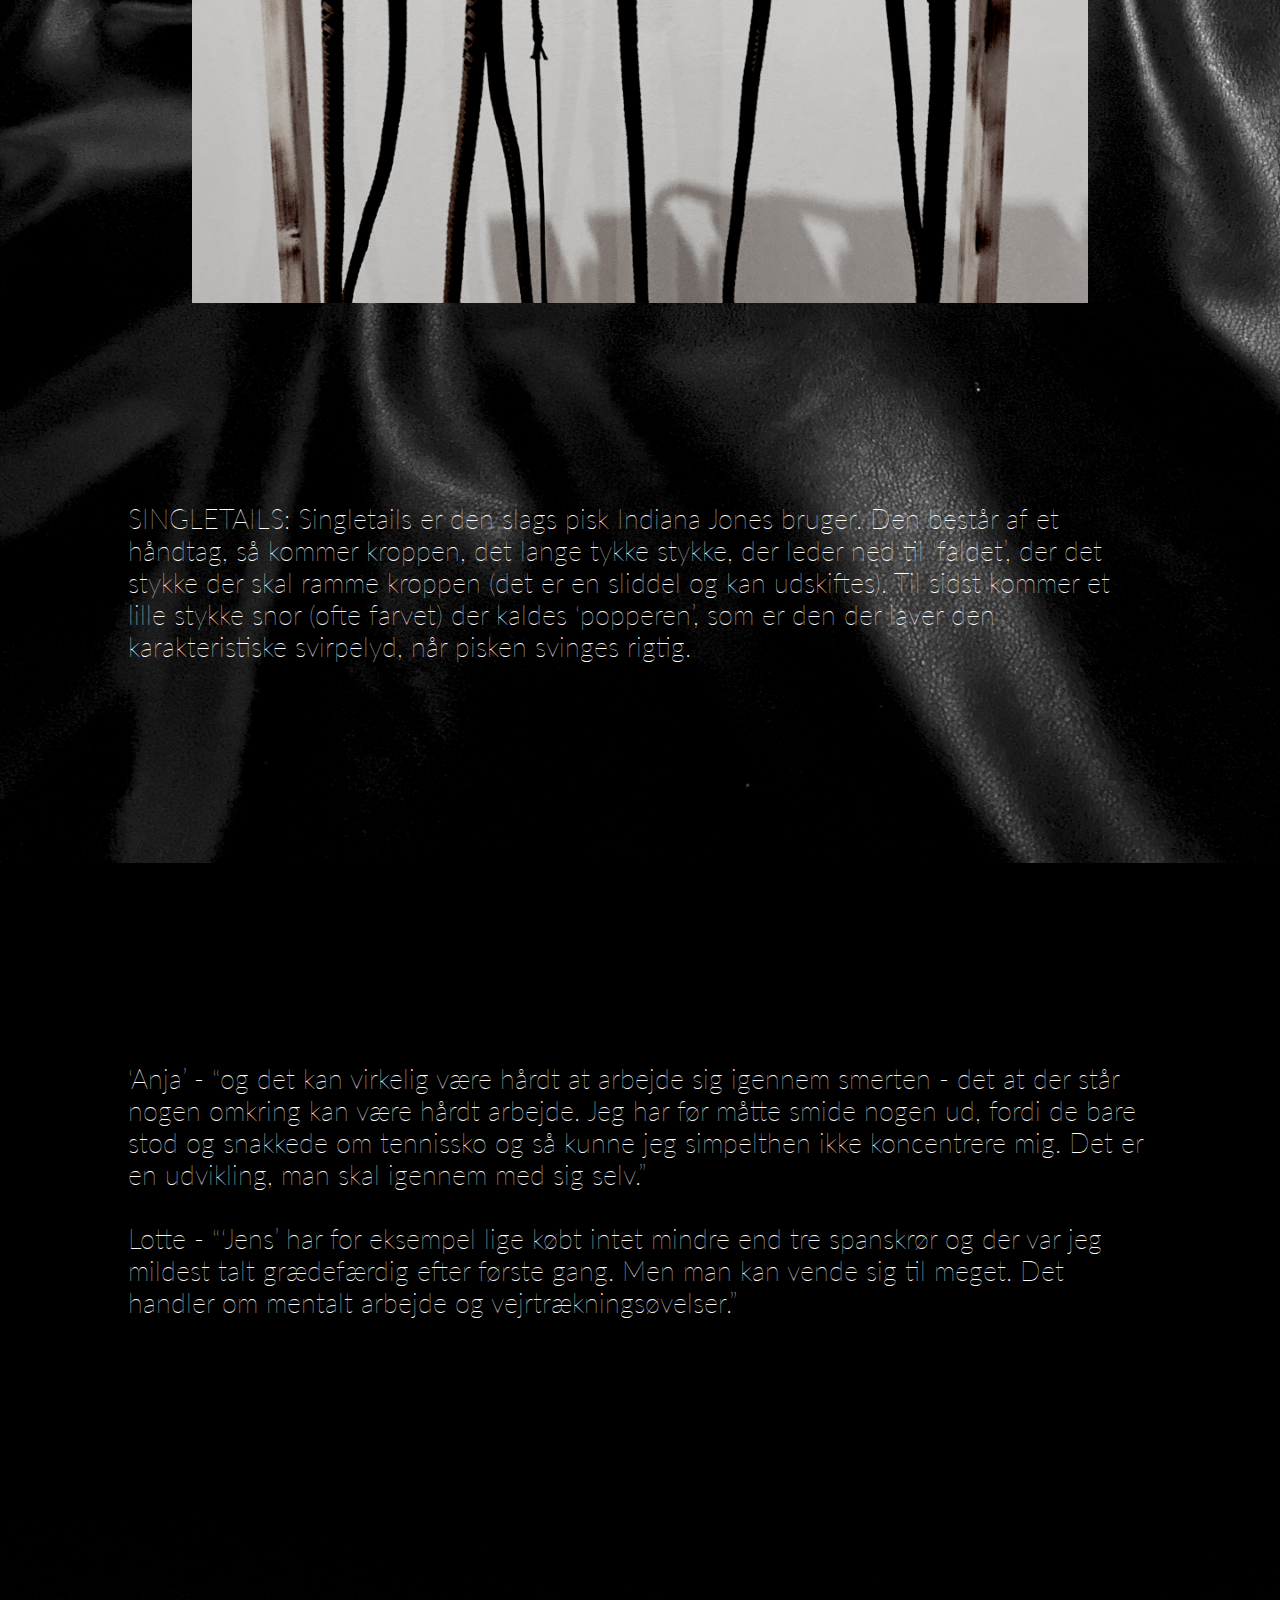
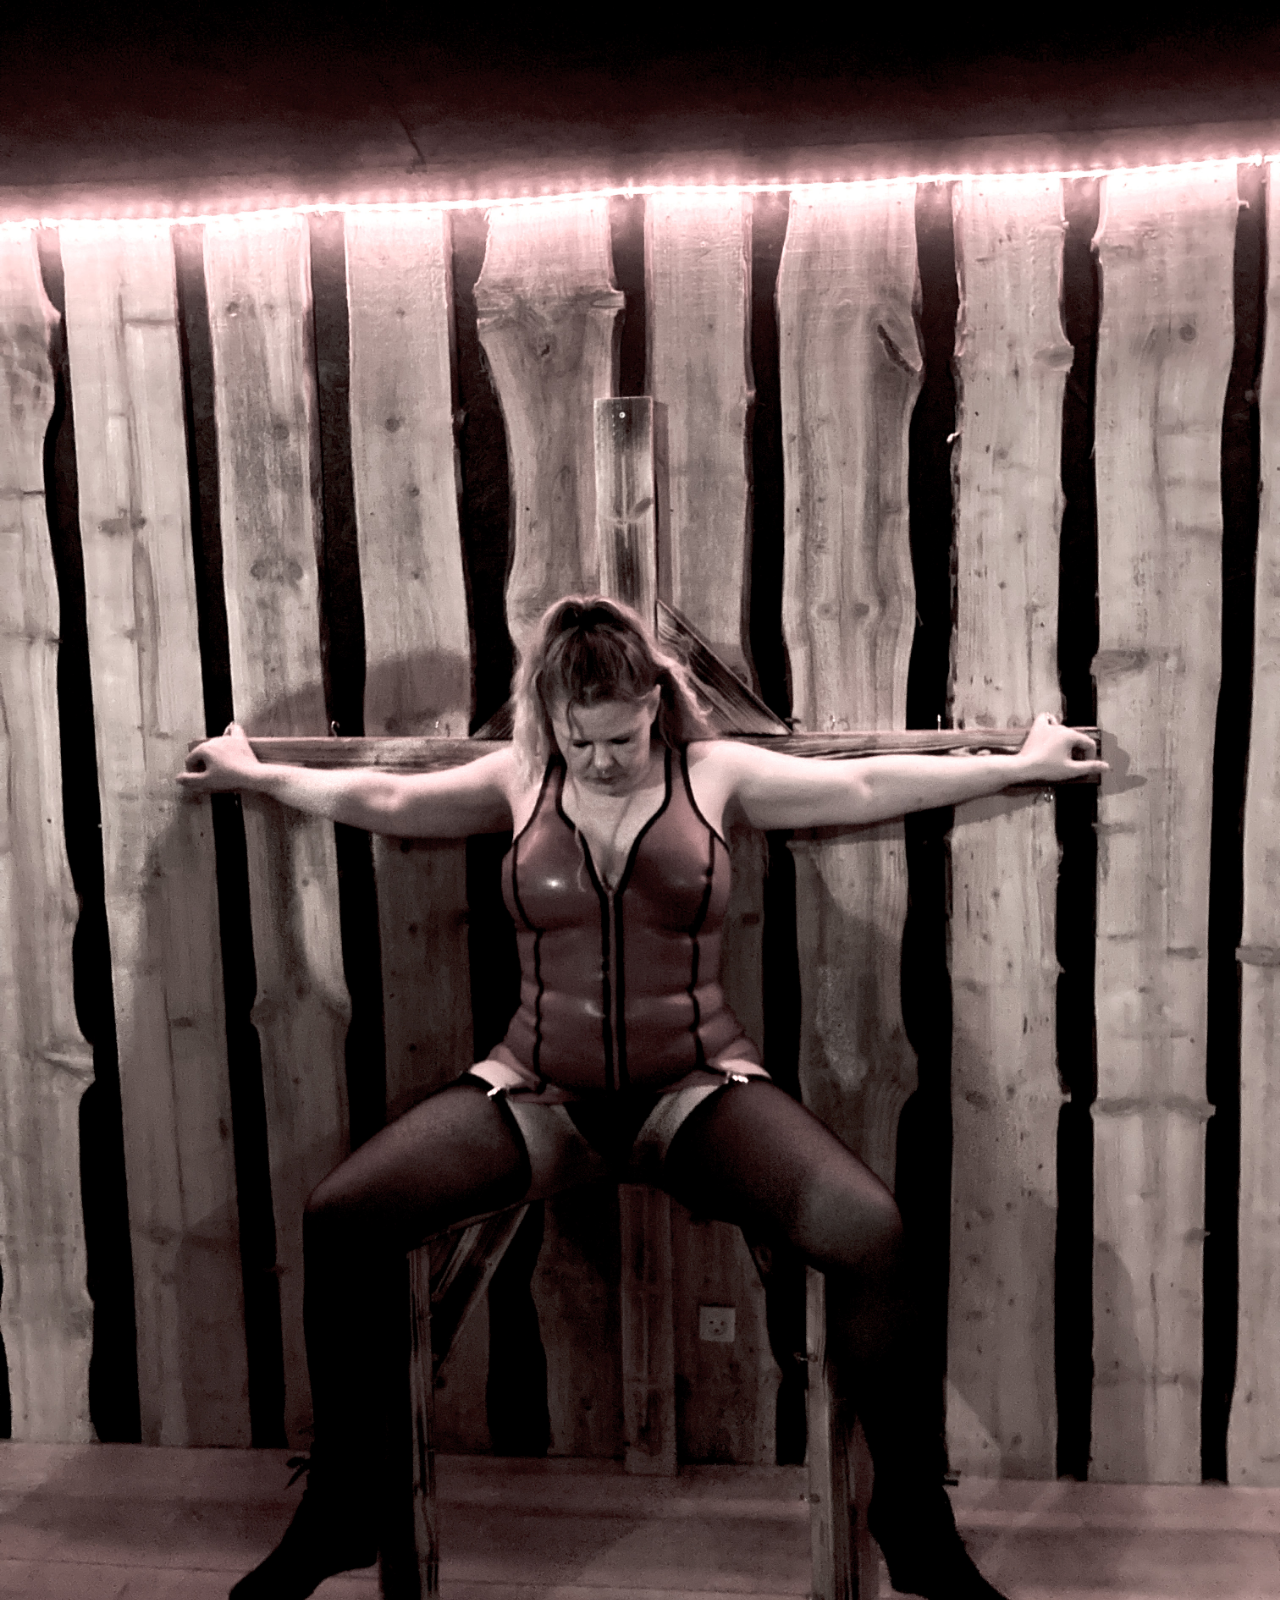
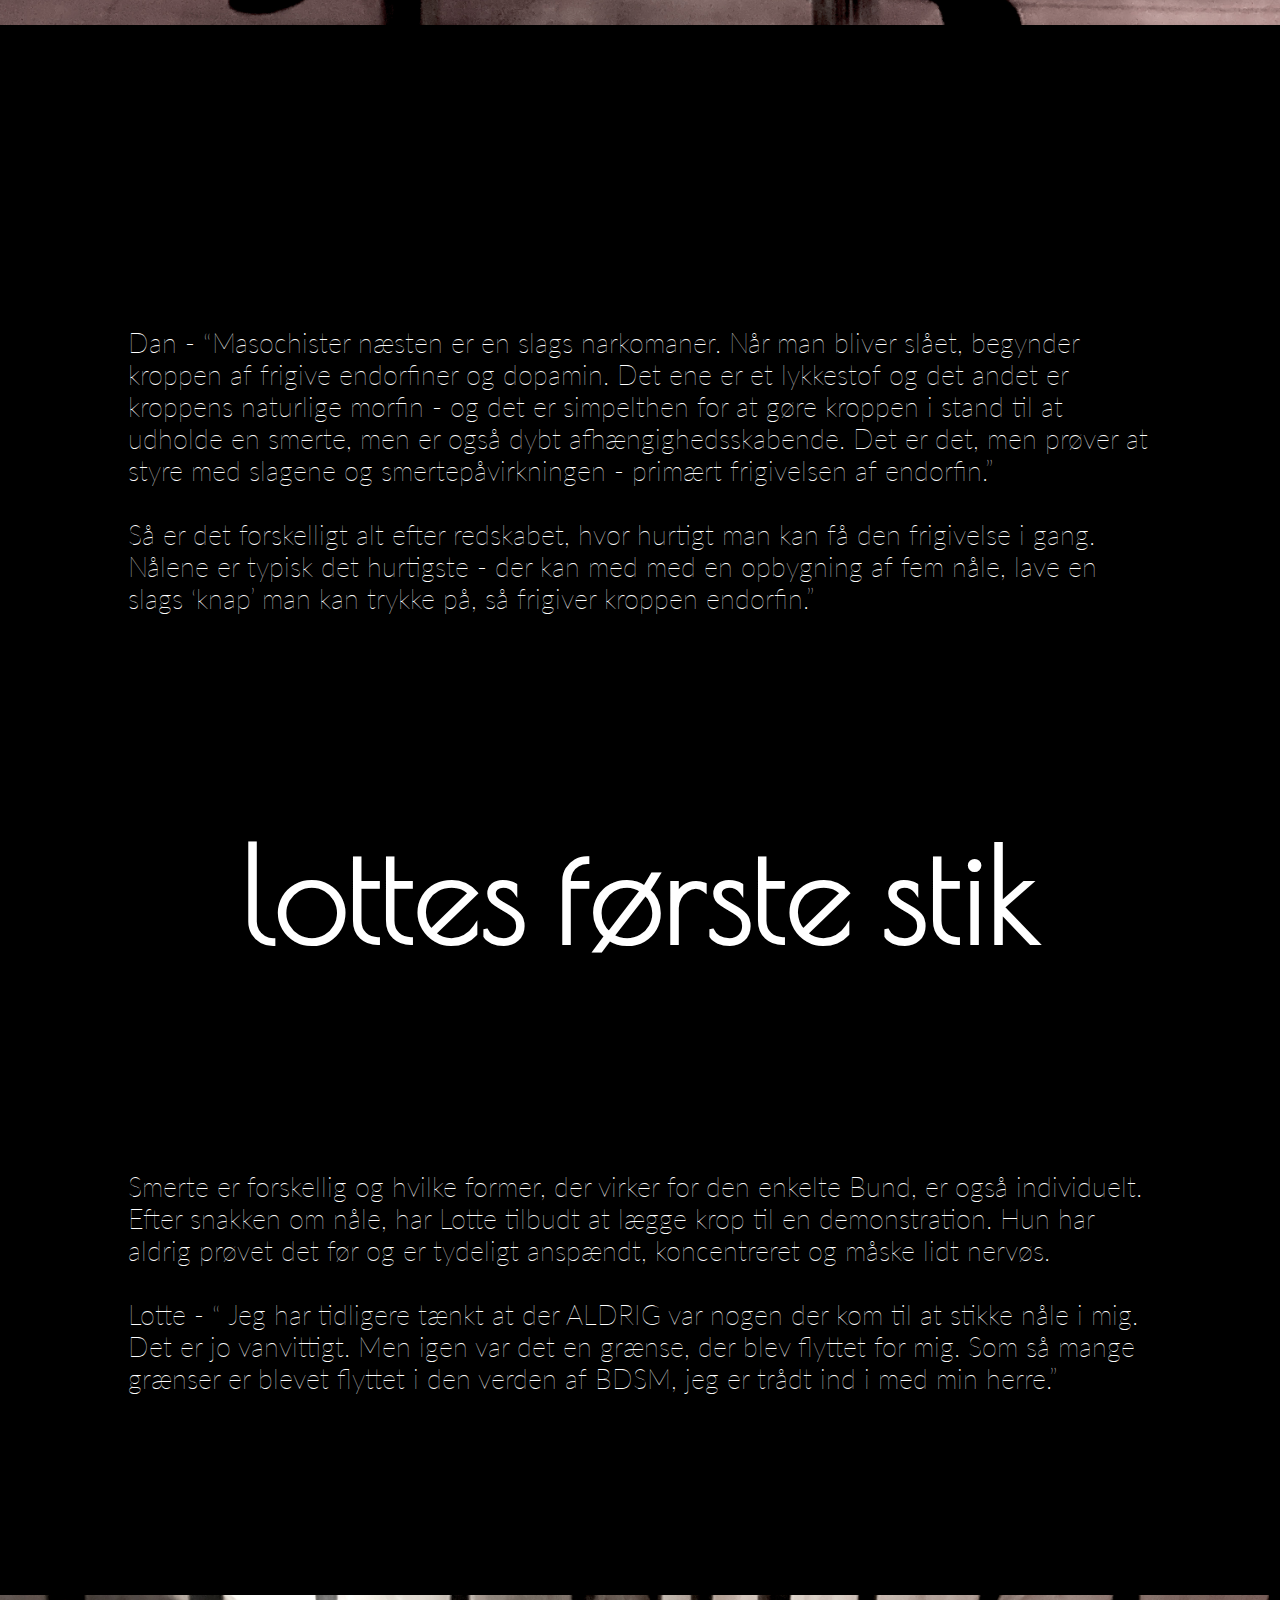
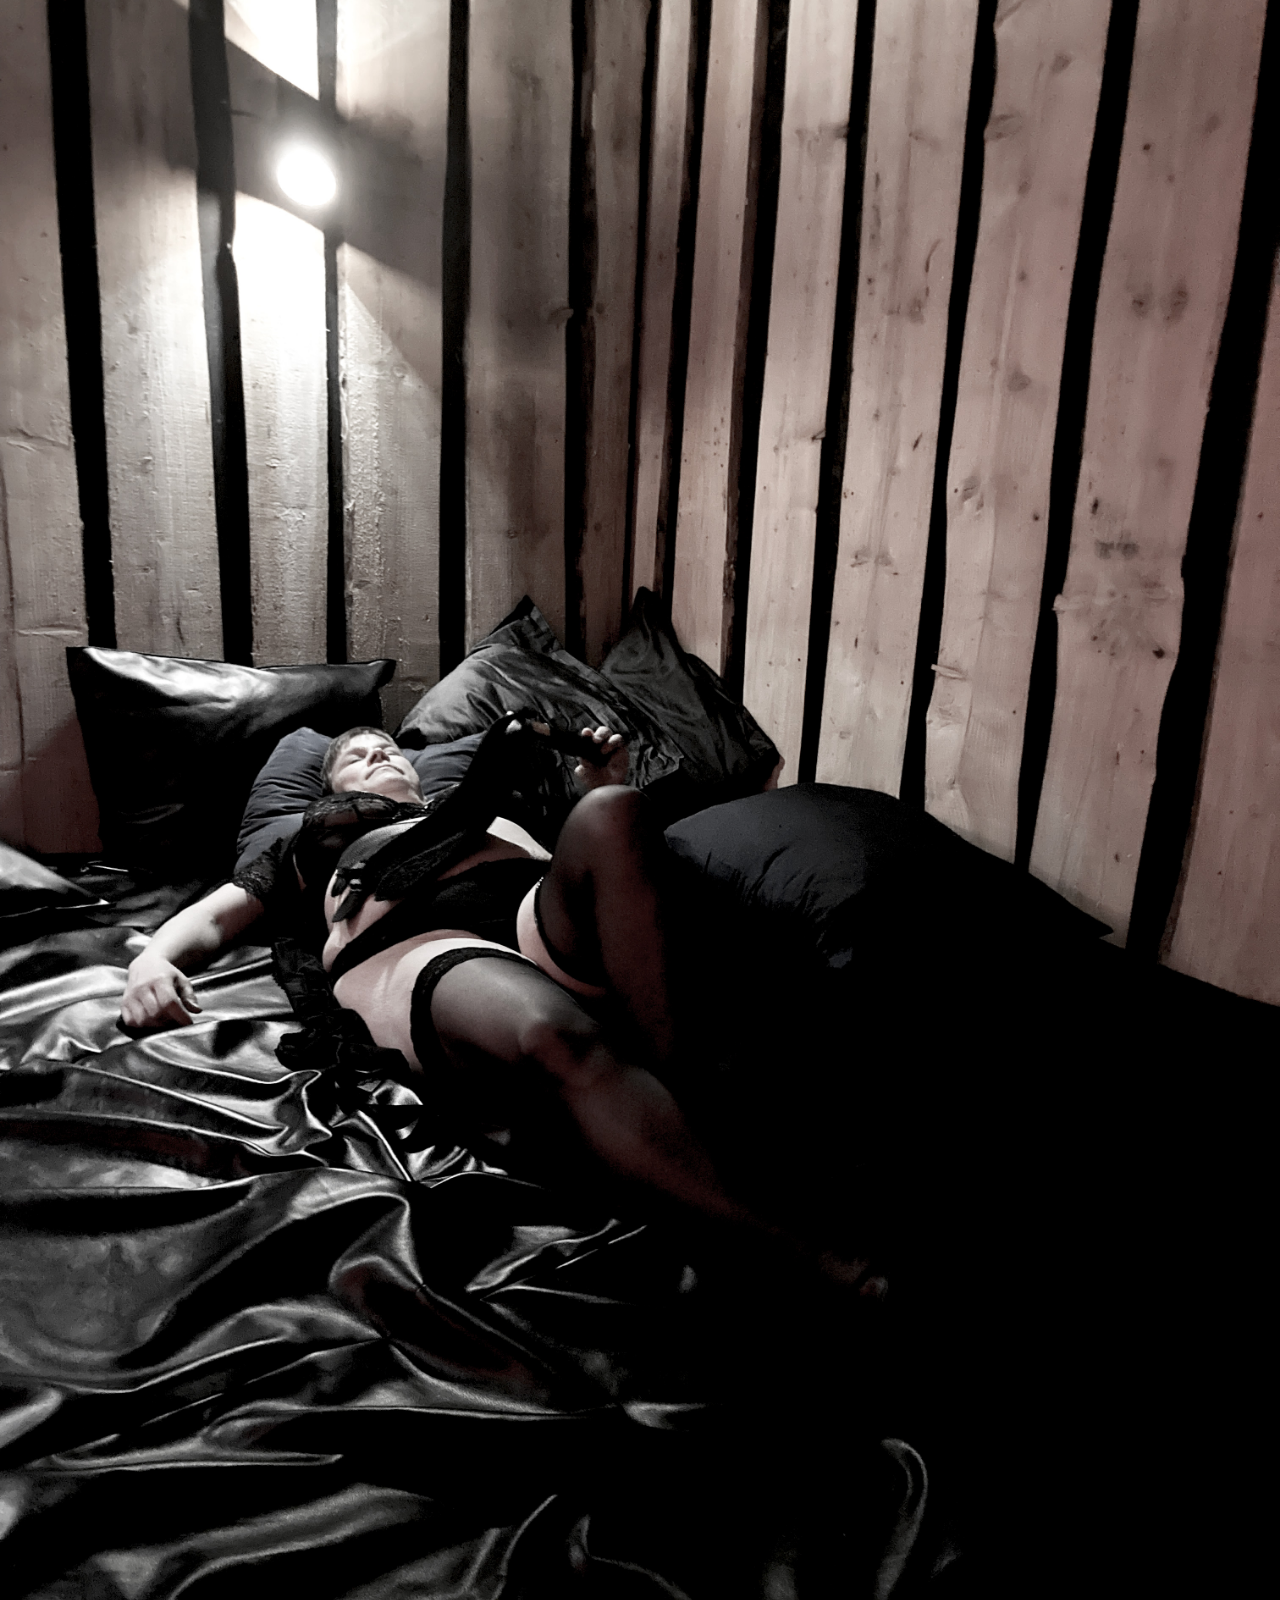
==== commit ad5e837e: "færdig mthrfckng" ====
--- a/kinkclub.html
+++ b/kinkclub.html
@@ -19,7 +19,7 @@
 
 
     <link rel="stylesheet" href="styles.css">
-    <title>Document</title>
+    <title>sawaru-kinkclub</title>
 </head>
 <body id="kinkclubbody">
     <header>  
@@ -108,15 +108,24 @@
           </nav>
     </header>
     <main>
-
-        <!--husk film her-->
+        <div class="Lfilmtop">
+            <video muted autoplay loop width="100%"
+            height="auto">
+            <source src="videos/smæklaptop2.mp4"></video>
+        </div>
+
+        <div class="Mfilmtop">
+            <video muted autoplay loop width="100%"
+            height="auto">
+            <source src="videos/Segyngelaptop2-1.mp4"></video> <!--jaaaa, den er navngivet forkert, men fuck det-->
+        </div>
 
 
         <h1>KINKCLUB</h1>
                 <p class="kasseløsp">KinkClub er en BDSM klub - Bondage, Dominans, SadoMasochisme. Sex kan være mange ting, men i KinkClub er det primært alt det, der er udover klassisk samleje. Det kan være dominanslege, hvor man som slave eller tjener skal opnå at please sin herre. Det kan være arbejdet med forskellige former for smertepåvirkning. Eller leg med reb og andre bindemidler.</p>
                 <div class="flexbillede">
-                    <img class="laptopbillede bfuldskærm" src="images/Lkinkclub1.jpg">
-                    <img class="mobilbillede bfuldskærm" src="images/Mkinkclub1.jpg">
+                    <img class="laptopbillede bfuldskærm" src="images/Lkinkclub1.jpg" alt="kinkclub bar">
+                    <img class="mobilbillede bfuldskærm" src="images/Mkinkclub1.jpg" alt="kinkclub bar">
                 </div>
 
                 <div class="flex1b1t">
@@ -125,13 +134,13 @@
                         </p>
                     </div>
                     
-                    <img class="Lflex1b1tbillede" src="images/Lkinkclub2.jpg">
-                    <img class="Mflex1b1tbillede" src="images/Mkinkclub2.jpg">
+                    <img class="Lflex1b1tbillede" src="images/Lkinkclub2.jpg" alt="kinkclub bar">
+                    <img class="Mflex1b1tbillede" src="images/Mkinkclub2.jpg" alt="kinkclub bar">
                 </div>
                 
                 <div class="baggrundstekstur texkinkclub">
-                    <img class="lbilledembaggrund" src="images/Lkinkclub3.jpg">
-                    <img class="mbilledembaggrund" src="images/Mkinkclub3.jpg">
+                    <img class="lbilledembaggrund" src="images/Lkinkclub3.jpg" alt="kinkclub subs">
+                    <img class="mbilledembaggrund" src="images/Mkinkclub3.jpg" alt="kinkclub subs">
 
                     <p class="kasseløsp fed">Derudover er der både stor åbne rum til fælleslege, og små intime rum til par eller enkeltpersoner med forskellige redskaber - kors, senge, gynækologstole eller strømmaskiner. Reglen er, at en lukket dør er en låst dør, så du selv kan vælge hvor privat din leg skal være.
                     </p>
@@ -140,61 +149,92 @@
                 <div class="anchor" id="thepain"></div>
 
         <h1>the pain that i'm used to</h1>
-
+                
+                <p class="kasseløsp">I klubbens bar sidder ‘Anja, Lotte og ‘Jens’, der danner par og klubbens ejer, Dan. Dan og ‘Jens’ er Top eller de dominerende, men Lotte og ‘Anja’ er bund - dem der bliver domineret. Lotte er i sort blonde BH og sort latex skørt og ‘Anja’ i sort og rød korsage med nylonstrømper og sorte støvletter. De hygger og griner af pivelydende, deres outfits laver mod lædersofaen.</p>
+
+                <div class="flex2b1t freverse">
+                    
+                    <div class="bogt">
+                        <p class="bogttekst">Lotte - “Det her er et frirum, hvor man kan sige alle de lyde, man vil. Vi plejede at bo i et lejlighedskompleks - det er ret svært at svinge en flogger dér, uden at naboerne begynder at undre sig over, hvad søren man laver. Det her er et frirum hvor vi kan lege som voksne mennesker”.
+                        </p>
+                        <img class="lbogtbillede" src="images/Lpain4.jpg" alt="kinkclub cross">
+                        <img class="mbogtbillede" src="images/Mpain4.jpg" alt="kinkclub cross">
+                    </div>
+
+                    <img class="lflex2b1tbillede" src="images/Lpain5.jpg" alt="kinkclub SadoMasochism">
+                    <img class="mflex2b1tbillede" src="images/Mpain5.jpg" alt="kinkclub SadoMasochism">
+                </div>
+                
                 <div class="flex2b1t">
-                    <img class="lflex2b1tbillede" src="images/Lpain1.jpg">
-                    <img class="mflex2b1tbillede" src="images/Mkpain1.jpg">
+                    <img class="lflex2b1tbillede" src="images/Lpain1.jpg" alt="kinkclub whip">
+                    <img class="mflex2b1tbillede" src="images/Mkpain1.jpg" alt="kinkclub whip">
 
                     <div class="bogt">
-                        <p class="bogttekst">“Jeg mødte den her fyr på FETlife, der søgte en at binde med - så efter at have prøvet det med ham vidste jeg bare, at det måtte jeg have mere af! Nu! Så jeg fandt klub NAWA og nu været medlem i omkring 3 år.”</p>
-                        <img class="lbogtbillede" src="images/Lpain2.jpg">
-                        <img class="mbogtbillede" src="images/Mpain2.jpg">
-                    </div>
-                </div>
+                        <p class="bogttekst">‘Anja’ - Ja, det vi laver her er jo alt muligt. Det kan være små opgaver, som at Bunden (den underlegne, masochisten) henter kaffe til sin Top (det dominerende, Sadisten) eller skal udholde forskellige ting eller udstilles.”
+                        </p>
+                        <img class="lbogtbillede" src="images/Lpain2.jpg" alt="kinkclub wheel of pain">
+                        <img class="mbogtbillede" src="images/Mpain2.jpg" alt="kinkclub wheel of pain">
+                    </div>
+                </div>
+
+                <p class="kasseløsp">Lotte - jeg har et job med rigtig meget magt. Jeg er sygeplejerske og holder dagligt andre menneskers liv i mine hænder. Det er jo en enorm magt, derfor elsker jeg at komme her og kunne give slip. Det er dejligt, når Han tager magten fra mig og jeg skal gøre hvad Han siger. Det er det, der tænder mig, og det er en del af det spil, der kører her og til dels også derhjemme. 
+                    </br></br>
+                    ‘Anja’ - For mig er det mest arbejdet med smerte - og der er jo mange muligheder. Floggere, singletails, patles, strøm, nåle… 
+                    </p>
 
                 <div class="baggrundstekstur texkinkclub">
-                    <img class="lbilledembaggrund" src="images/Lpain3.jpg">
-                    <img class="mbilledembaggrund" src="images/Mpain3.jpg">
-
-                    <p class="kasseløsp fed">For andre kan det handle mere om det visuelle udtryk - hvilke smukke former og mønstre, man kan skabe med reb på en krop og hvordan man kan gøre kroppen til en svævende skulptur ved hjælp af rebet.
-                    </p>
-                </div>
-
-                <div class="flex2b1t freverse">
-                    
-                    <div class="bogt">
-                        <p class="bogttekst">Skal det være endnu hårdere, kan du gå på opdagelse i Red Room - TUCAN Clubs S/M rum. Her finder du alt fra piske og kors til sexgynger og himmelsenge med håndjern.”</p>
-                        <img class="lbogtbillede" src="images/Lpain4.jpg">
-                        <img class="mbogtbillede" src="images/Mpain4.jpg">
-                    </div>
-
-                    <img class="lflex2b1tbillede" src="images/Lpain5.jpg">
-                    <img class="mflex2b1tbillede" src="images/Mpain5.jpg">
-                </div>
-
-                <div class="flexbillede">
-                    <img class="laptopbillede bfuldskærm" src="images/Lpain6.jpg">
-                    <img class="mobilbillede bfuldskærm" src="images/Mpain6.jpg">
+                    <img class="lbilledembaggrund" src="images/Lpain3.jpg" alt="kinkclub flogger">
+                    <img class="mbilledembaggrund" src="images/Mpain3.jpg" alt="kinkclub flogger">
+
+                    <p class="kasseløsp fed">
+                        FLOGGER : en flogger er en pisk med et håndtag, der kommer snerter ud af. De kan variere i antal og materiale - ofte læder. Den giver dybe muskelsmerter og er ofte det nemmeste redskab at starte med - for man får ikke så ondt i skulderen af at svinge den.
+                    </p>
+                </div>
+
+                <div class="baggrundstekstur texkinkclub">
+                    <img class="lbilledembaggrund" src="images/Lpain3.5.jpg" alt="kinkclub singletails">
+                    <img class="mbilledembaggrund" src="images/Mpain3.5.jpg" alt="kinkclub singletails">
+
+                    <p class="kasseløsp fed">
+                        SINGLETAILS: Singletails er den slags pisk Indiana Jones bruger. Den består af et håndtag, så kommer kroppen, det lange tykke stykke, der leder ned til ‘faldet’, der det stykke der skal ramme kroppen (det er en sliddel og kan udskiftes). Til sidst kommer et lille stykke snor (ofte farvet) der kaldes ‘popperen’, som er den der laver den karakteristiske svirpelyd, når pisken svinges rigtig.
+                    </p>
+                </div>
+                
+                <p class="kasseløsp">‘Anja’ - “og det kan virkelig være hårdt at arbejde sig igennem smerten - det at der står nogen omkring kan være hårdt arbejde. Jeg har før måtte smide nogen ud, fordi de bare stod og snakkede om tennissko og så kunne jeg simpelthen ikke koncentrere mig. Det er en udvikling, man skal igennem med sig selv.”
+                    </br></br>
+                    Lotte - “‘Jens’ har for eksempel lige købt intet mindre end tre spanskrør og der var jeg mildest talt grædefærdig efter første gang. Men man kan vende sig til meget. Det handler om mentalt arbejde og vejrtrækningsøvelser.”
+                    </p>
+
+                <div class="flexbillede">
+                    <img class="laptopbillede bfuldskærm" src="images/Lpain6.jpg" alt="kinkclub sittingcross">
+                    <img class="mobilbillede bfuldskærm" src="images/Mpain6.jpg" alt="kinkclub sittingcross">
                 </div>
 
                 <div class="anchor" id="lotte"></div>
 
+                <p class="kasseløsp">Dan - “Masochister næsten er en slags narkomaner. Når man bliver slået, begynder kroppen af frigive endorfiner og dopamin. Det ene er et lykkestof og det andet er kroppens naturlige morfin - og det er simpelthen for at gøre kroppen i stand til at udholde en smerte, men er også dybt afhængighedsskabende. Det er det, men prøver at styre med slagene og smertepåvirkningen - primært frigivelsen af endorfin.”
+                    </br></br>
+                    Så er det forskelligt alt efter redskabet, hvor hurtigt man kan få den frigivelse i gang. Nålene er typisk det hurtigste - der kan med med en opbygning af fem nåle, lave en slags ‘knap’ man kan trykke på, så frigiver kroppen endorfin.”
+                    </p>
+
         <h1>lottes første stik</h1>
 
-                <p class="kasseløsp">Smerte er forskellig og hvilke former, der virker for den enkelte Bund, er også individuelt.</br></br>
-
-                    Lotte - “ Jeg har tidligere tænkt at der ALDRIG var nogen der kom til at stikke nåle i mig. Det er jo vanvittigt. Men igen var det en grænse, der blev flyttet for mig. Som så mange grænser er blevet flyttet i den verden af BDSM, jeg er trådt ind i med min herre.”</p>
-                
-                <div class="flexbillede">
-                    <img class="laptopbillede bfuldskærm" src="images/Llotte1.jpg">
-                    <img class="mobilbillede bfuldskærm" src="images/Mlotte1.jpg">
+                <p class="kasseløsp">Smerte er forskellig og hvilke former, der virker for den enkelte Bund, er også individuelt. Efter snakken om nåle, har Lotte tilbudt at lægge krop til en demonstration. Hun har aldrig prøvet det før og er tydeligt anspændt, koncentreret og måske lidt nervøs.</br></br>
+                    
+
+                    Lotte - “ Jeg har tidligere tænkt at der ALDRIG var nogen der kom til at stikke nåle i mig. Det er jo vanvittigt. Men igen var det en grænse, der blev flyttet for mig. Som så mange grænser er blevet flyttet i den verden af BDSM, jeg er trådt ind i med min herre.”
+                </p>
+                
+                <div class="flexbillede">
+                    <img class="laptopbillede bfuldskærm" src="images/Llotte1.jpg" alt="kinkclub lotte">
+                    <img class="mobilbillede bfuldskærm" src="images/Mlotte1.jpg" alt="kinkclub lotte">
                 </div>  
 
                 <p class="kasseløsp">Når man stimulerer med nåle, går man efter at penetrere det øverste hudlag - epiderma - med den første når. Den skal ligge så yderligt, at den kan ses gennem huden, for at påvirke alle de receptorer og nerver, der ligger i netop det hudlag.  </p>
 
                 <div class="flex1b1t columnreverse">
-                    <img class="Lflex1b1tbillede" src="images/Llotte2.jpg">
-                    <img class="Mflex1b1tbillede" src="images/Mlotte2.jpg">
+                    <img class="Lflex1b1tbillede" src="images/Llotte2.jpg" alt="kinkclub care">
+                    <img class="Mflex1b1tbillede" src="images/Mlotte2.jpg" alt="kinkclub care">
 
                     <div class="flex1bt1tekst tekstreverse">
                         <p>Lotte - “Jeg kunne mærke, at jeg havde brug for ‘Jens’ hånd. Men efter jeg havde mærket det første stik, slappede jeg meget mere af. Det var jo reelt slet ikke så slemt som jeg havde gjort det til oppe i mit hovede.”</p>
@@ -203,43 +243,52 @@
 
                 <div class="flex1b1t">
                     <div class="flex1bt1tekst">
-                        <p>
-                        </p>
-                    </div>
-                    
-                    <img class="Lflex1b1tbillede" src="images/Llotte3.jpg">
-                    <img class="Mflex1b1tbillede" src="images/Mlotte3.jpg">
+                        <p>Når ens hud bliver piercet, frigiver kroppen endorfiner og adrenalin. Det er grunden til, at man kan blive afhængig af at få tatoveringer - det handler ikke altid om udsmykningen af kroppen. Det er de følelser, man arbejder med, når man bruger nåle i BDSM.
+
+                        </p>
+                    </div>
+                    
+                    <img class="Lflex1b1tbillede" src="images/Llotte3.jpg" alt="kinkclub needle">
+                    <img class="Mflex1b1tbillede" src="images/Mlotte3.jpg" alt="kinkclub needle">
                 </div>
 
                 <div class="flex1b1t columnreverse">
-                    <img class="Lflex1b1tbillede" src="images/Llotte4.jpg">
-                    <img class="Mflex1b1tbillede" src="images/Mlotte4.jpg">
+                    <img class="Lflex1b1tbillede" src="images/Llotte4.jpg" alt="kinkclub needles">
+                    <img class="Mflex1b1tbillede" src="images/Mlotte4.jpg" alt="kinkclub needles">
 
                     <div class="flex1bt1tekst tekstreverse">
-                        <p>Cecilie - “Jo, det passer nok meget godt. Jeg kan faktisk ikke engang huske det længere. Det er noget, der altid lidt har interesseret mig, og så har jeg en mor og papfar, der kommer her også, så da jeg selv tog springet, virkede det naturligt at tale med dem og prøve det her sted. Vi kommer her dog helst ikke samtidig”. siger hun og griner. “Så jeg har faktisk aldrig været i andre klubber, end TUCAN.”
-
-                            </p>
-                    </div>
-                </div>
-                
-                <div class="flexbillede">
-                    <img class="laptopbillede bfuldskærm" src="images/Llotte5.jpg">
-                    <img class="mobilbillede bfuldskærm" src="images/Mlotte5.jpg">
-                </div>
+                        <p>Renlighed er selvfølgelig også en vigtig del af netop arbejdet med nåle, da det nemt kan blive inficeret. Derfor er det vigtigt at bruge handsker og sprit - hvilket for nogen kan tale ind i en ‘medical fetich’ og også bruges som en del af legen.
+                        </p>
+                    </div>
+                </div>
+                
+                <div class="flexbillede">
+                    <img class="laptopbillede bfuldskærm" src="images/Llotte5.jpg" alt="kinkclub good sub">
+                    <img class="mobilbillede bfuldskærm" src="images/Mlotte5.jpg" alt="kinkclub good sub">
+                </div>
+
+                <p class="kasseløsp">Lotte - “ Brian og jeg havde tidligere talt om at jeg skulle prøve det og jeg stoler 100% på Dan.” siger hun og kigger på Dan. Hendes ansigt er tydeligt berørt - koncentreret, men alligevel afslappet og meget mere roligt end før nålene var stukket igennem hendes hud.
+                </p>
 
                 <div class="baggrundstekstur texkinkclub">
-                    <img class="lbilledembaggrund" src="images/Llotte7.jpg">
-                    <img class="mbilledembaggrund" src="images/Mlotte7.jpg">
-
-                    <p class="kasseløsp fed">For andre kan det handle mere om det visuelle udtryk - hvilke smukke former og mønstre, man kan skabe med reb på en krop og hvordan man kan gøre kroppen til en svævende skulptur ved hjælp af rebet.
-                    </p>
-                </div>
-
-                <div class="flexbillede">
-                    <img class="laptopbillede bfuldskærm" src="images/Llotte8.jpg">
-                    <img class="mobilbillede bfuldskærm" src="images/Mlotte8.jpg">
+                    <img class="lbilledembaggrund" src="images/Llotte7.jpg" alt="kinkclub needle button">
+                    <img class="mbilledembaggrund" src="images/Mlotte7.jpg" alt="kinkclub needle button">
+
+                    <p class="kasseløsp fed">Færdig nålekonstruktion med fire nåle under den øverste nål, der ligger i epidermis. Nålene, der ligger under, øger presset på den øverste og dermed nerverne, så punkt virker som en endorfinknap, der frigiver enorme mængder endorfin, når man stimulerer den med fingeren.
+                    </p>
+                </div>
+
+                <div class="flexbillede">
+                    <img class="laptopbillede bfuldskærm" src="images/Llotte8.jpg" alt="kinkclub aftercare">
+                    <img class="mobilbillede bfuldskærm" src="images/Mlotte8.jpg" alt="kinkclub aftercare">
     
                 </div>  
+
+                <p class="kasseløsp">Lotte - “At gøre det og at få anerkendelse fra min herre imens og bagefter var det hele værd. At han synes jeg har været dygtig, gør mig glad og stolt. 
+                    Det var en ret fed oplevelse.”
+                </p>
+
+                <p class="kasseløsp">Hvis du er interesseret i at vide mere om, hvad begreberne inddenfor BDSM dækker over så læs mere <a href="https://densortefabrik.dk/" target="_blank">her</a></p>
     
                 <footer>
                     <div>
--- a/styles.css
+++ b/styles.css
@@ -26,6 +26,9 @@
     font-family: 'Lato', sans-serif;
     font-weight: bold;
 }
+#tucanbody a{
+    color: white;
+}
 #tucanbody h1{
     color: #f2f2f2;
 }
@@ -51,6 +54,9 @@
     font-size: 20pt;
     font-family: 'Lato', sans-serif;
     font-weight: lighter;
+}
+#kinkclubbody a{
+    color: white;
 }
 #kinkclubbody header{
     background-color: black;
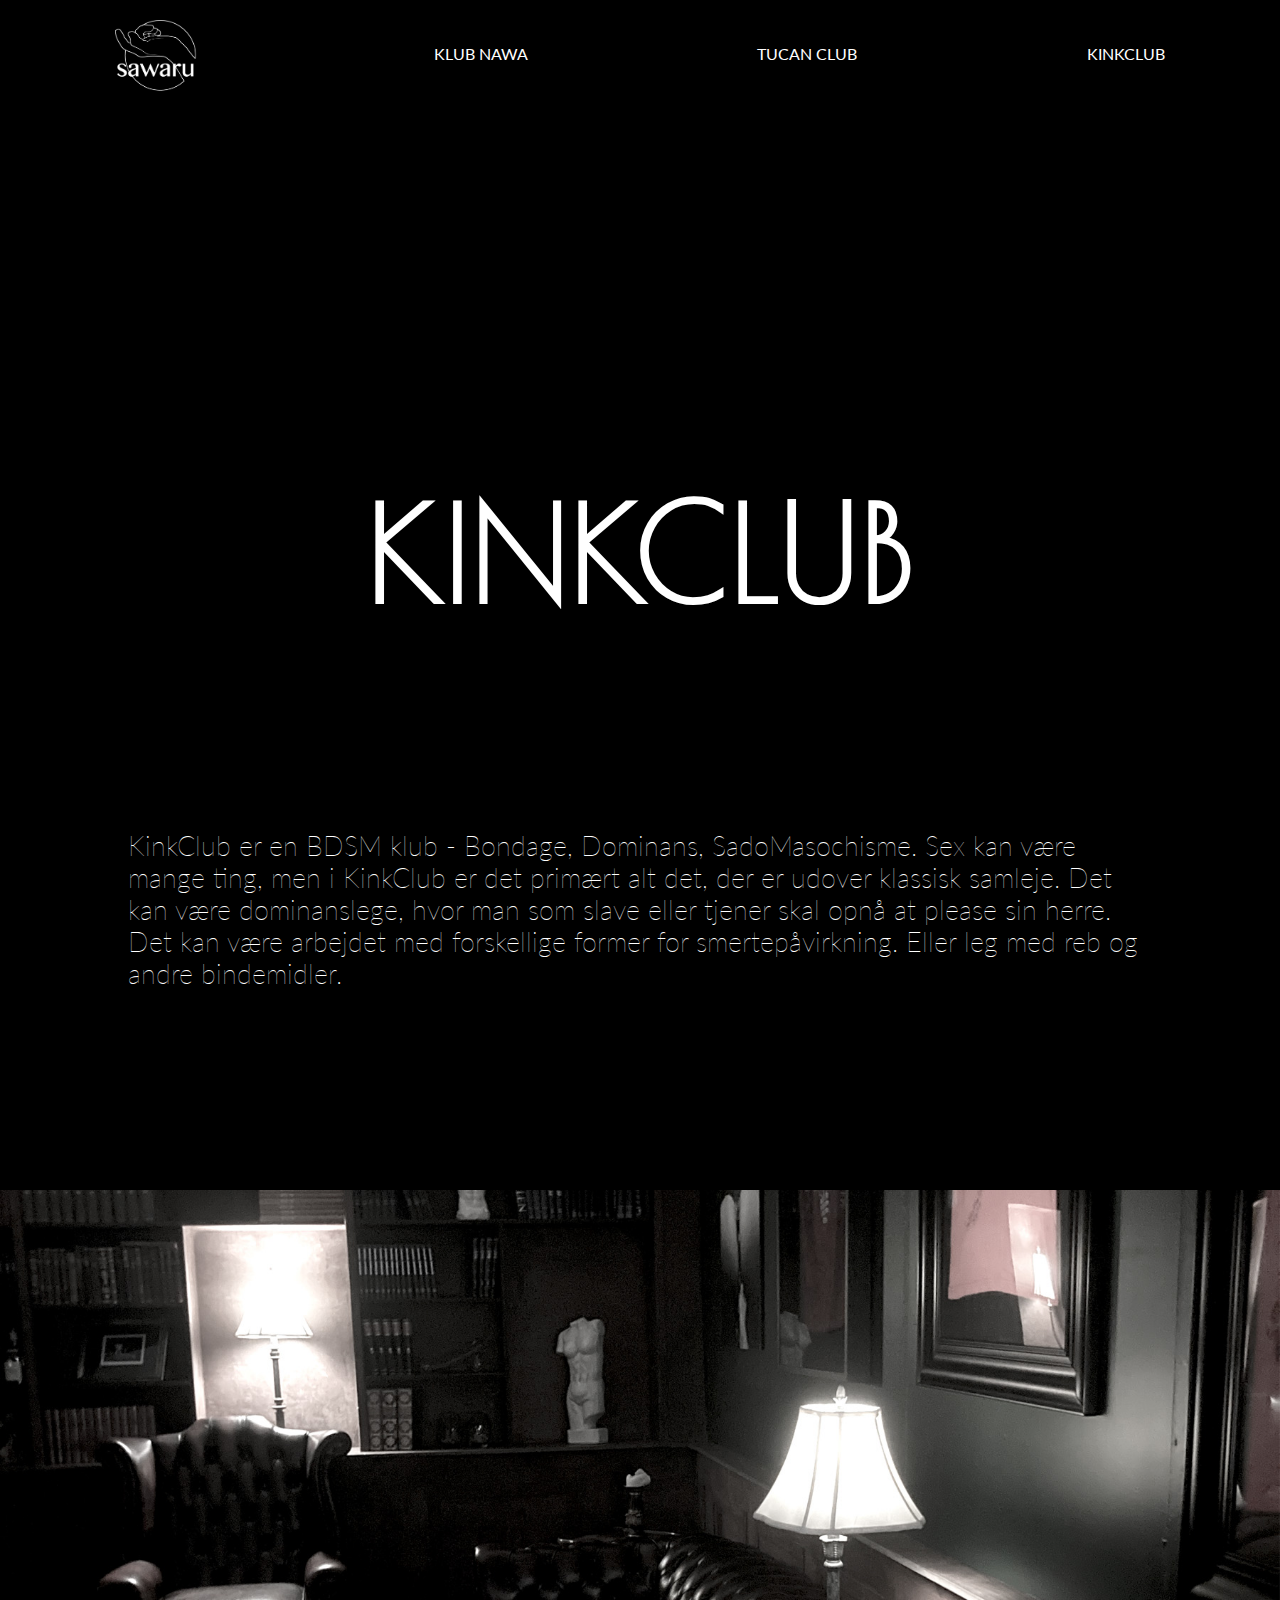
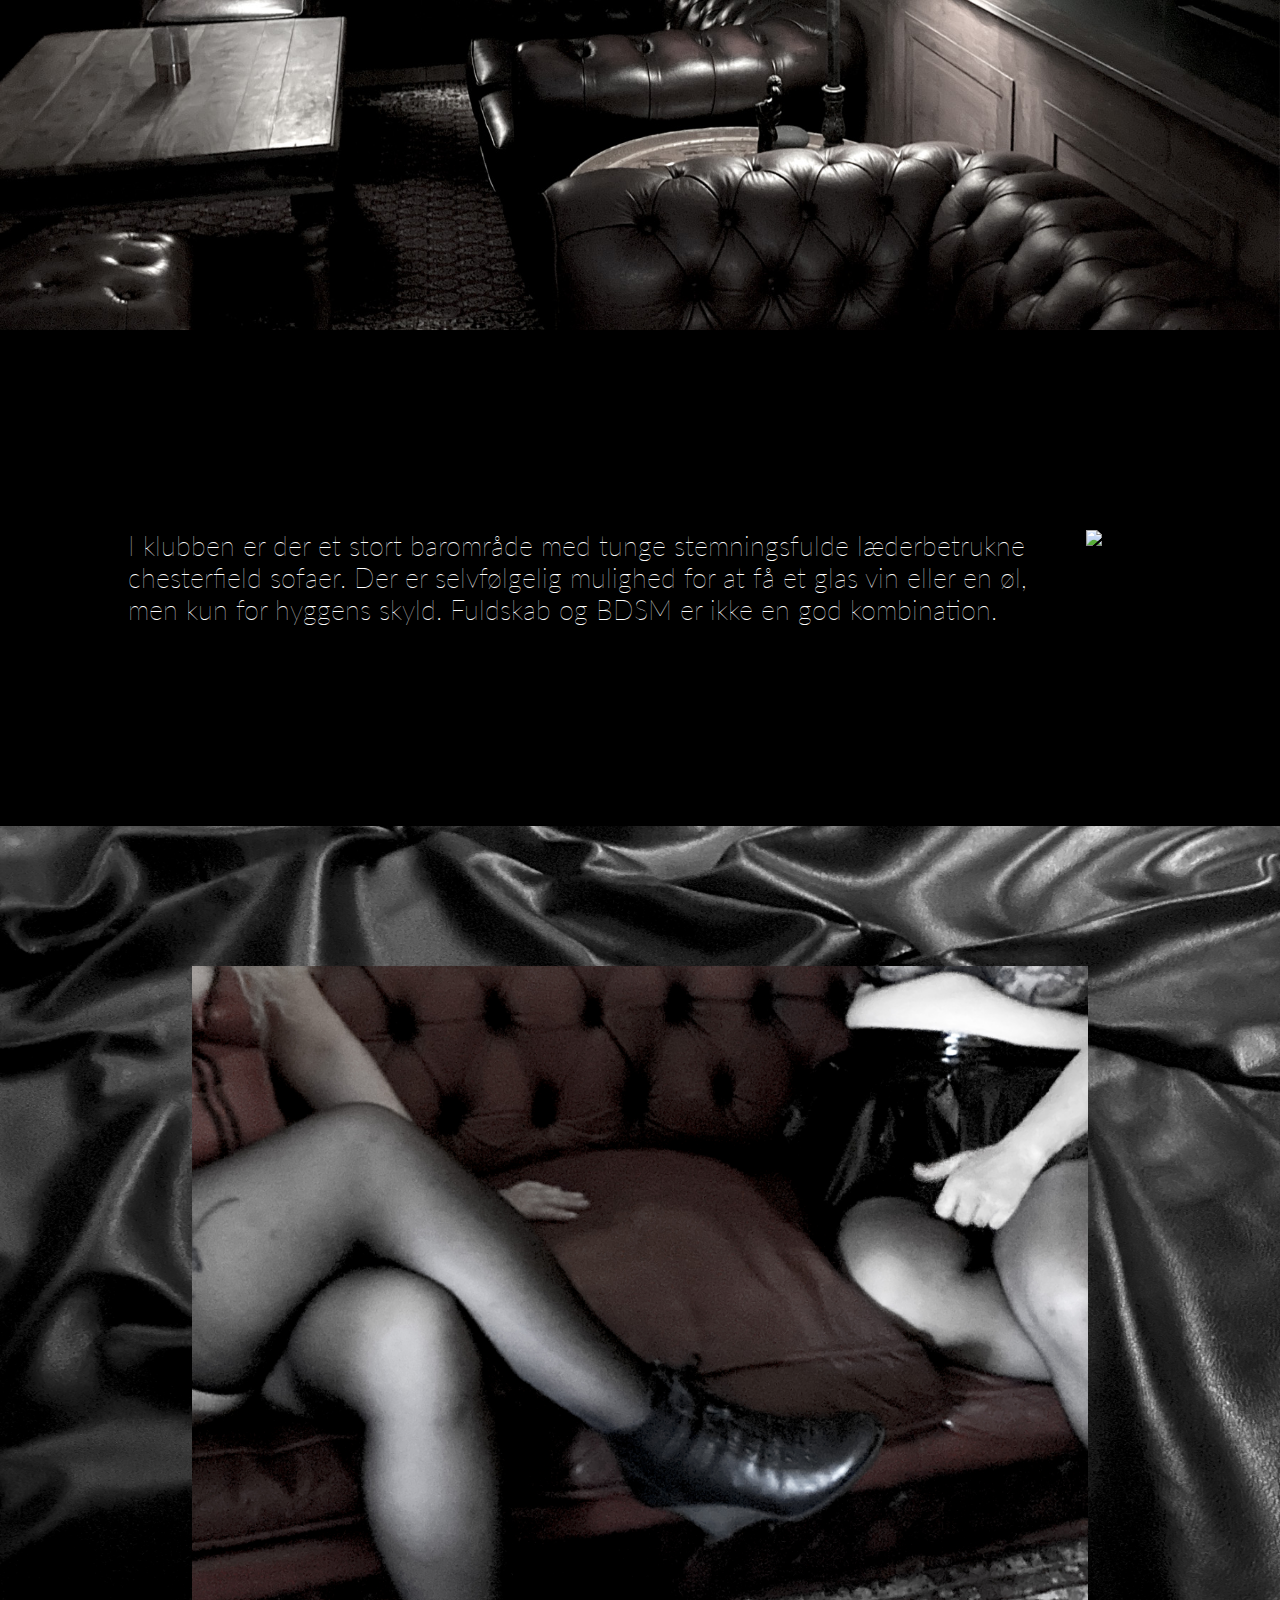
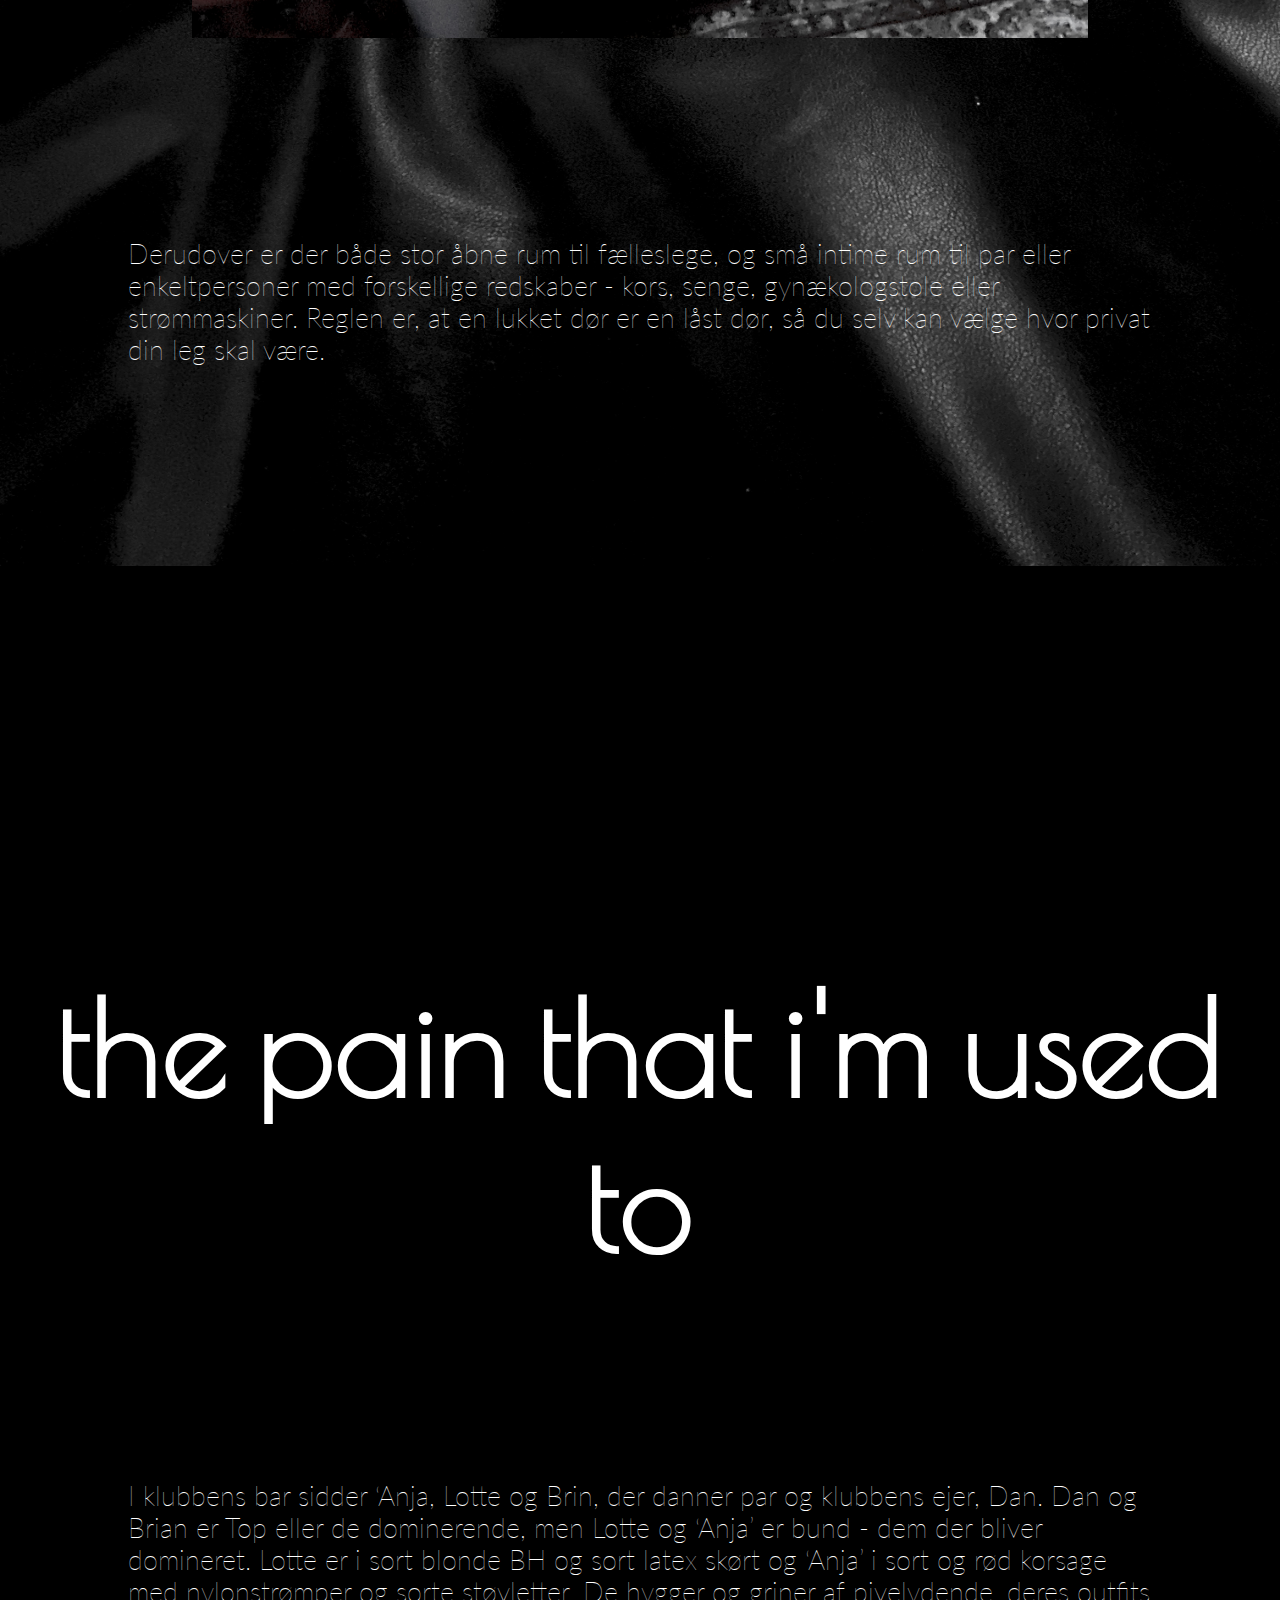
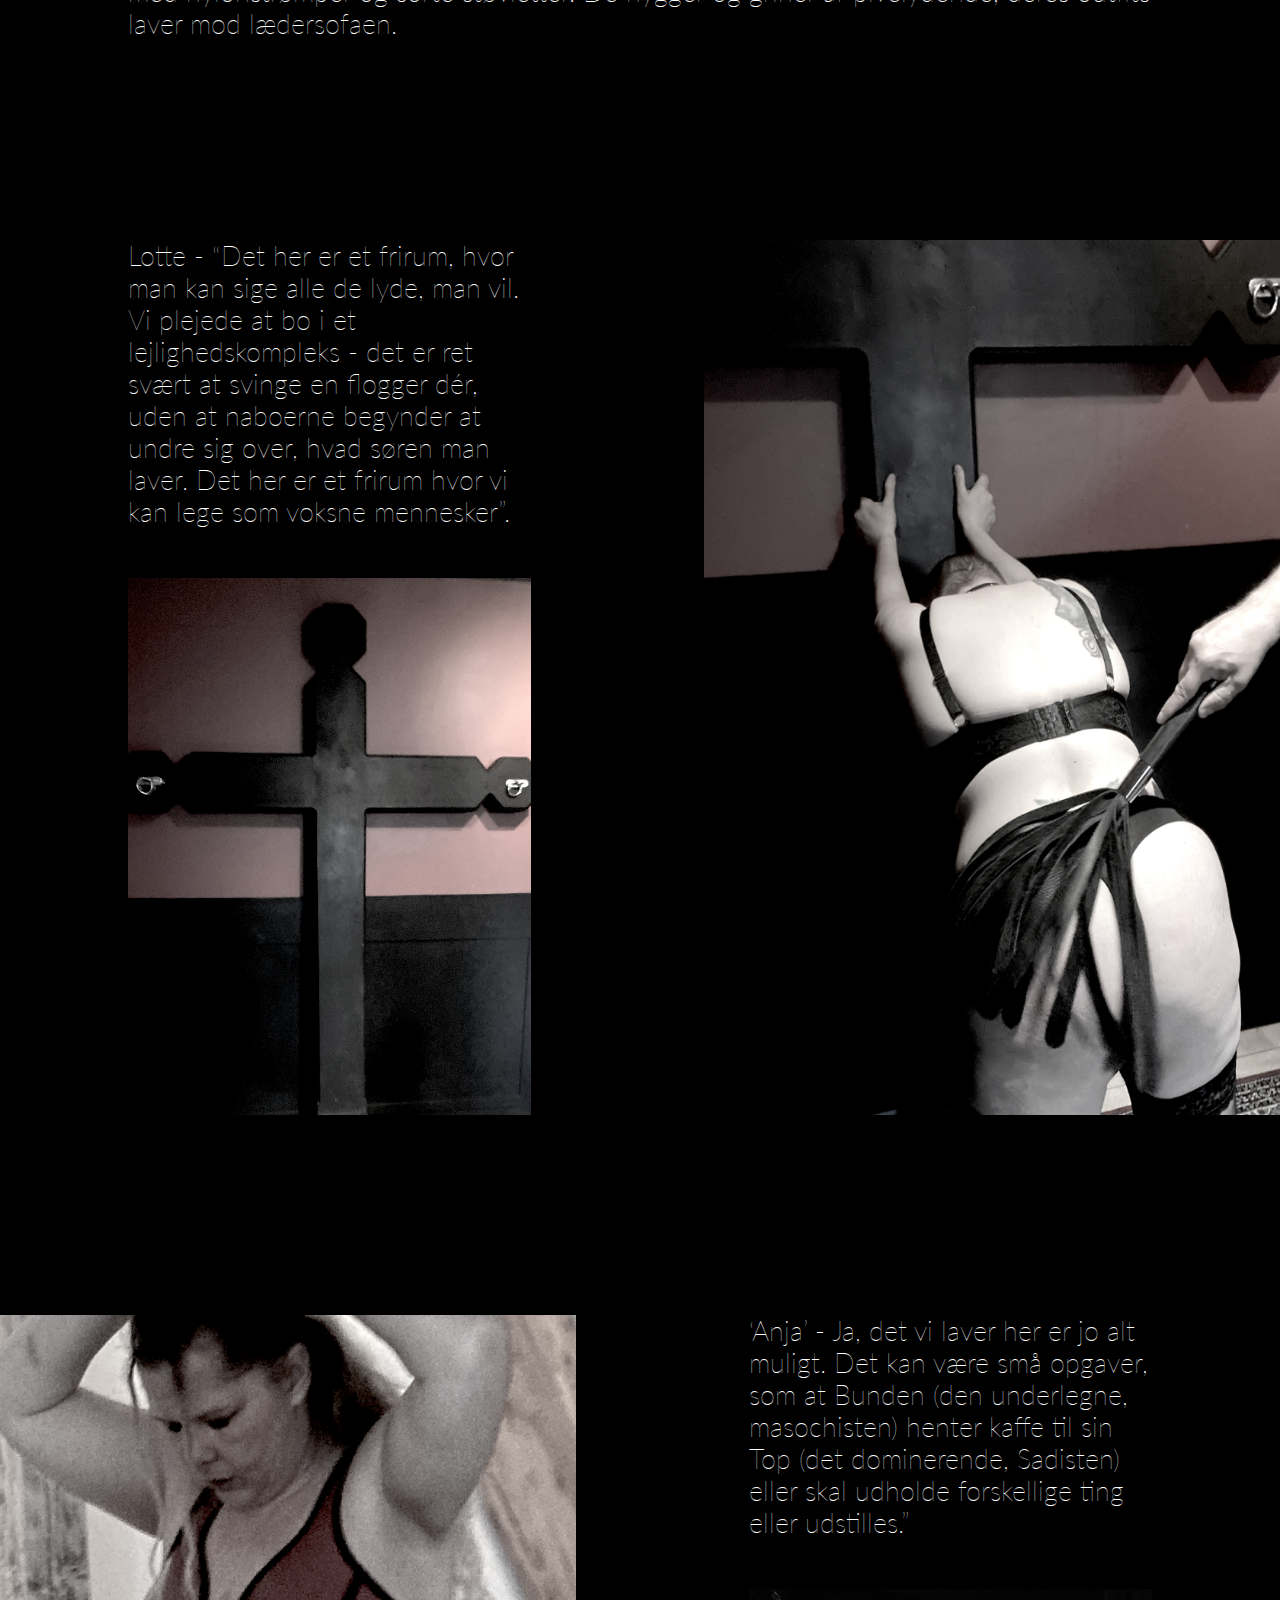
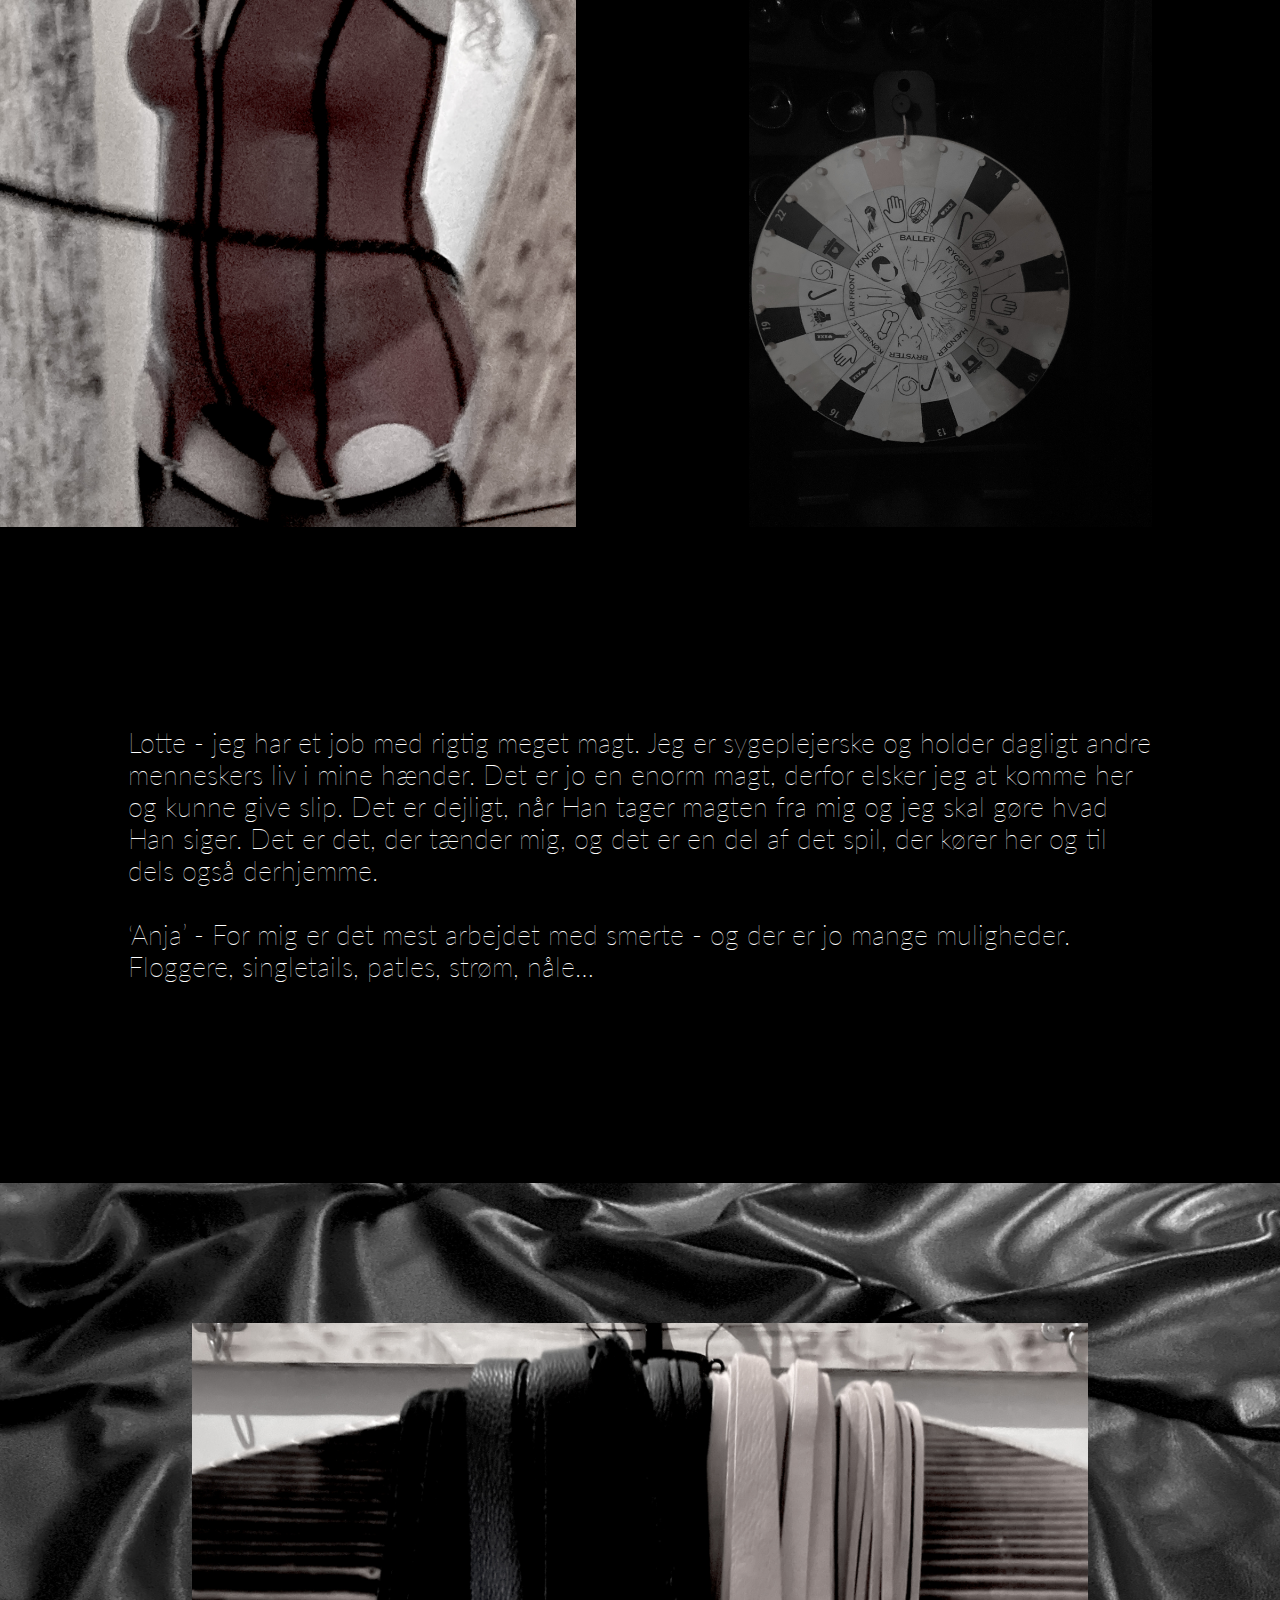
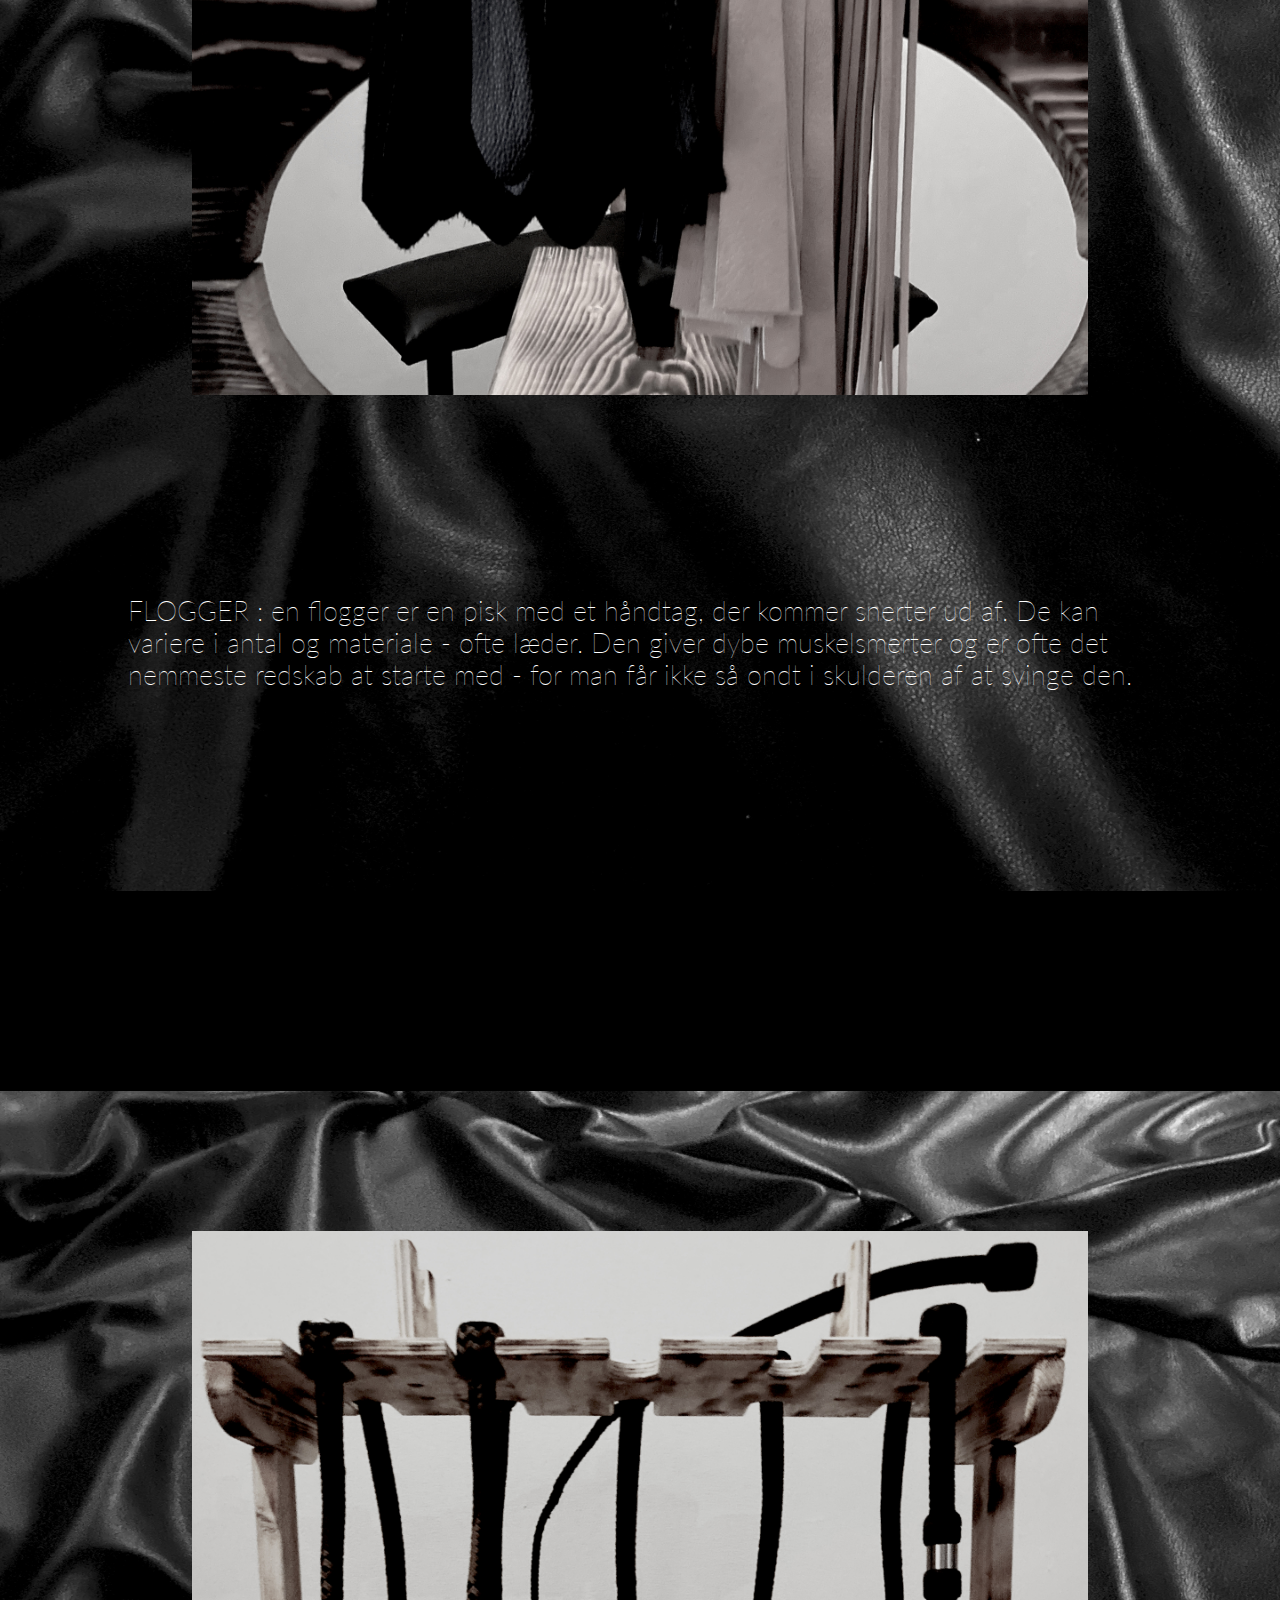
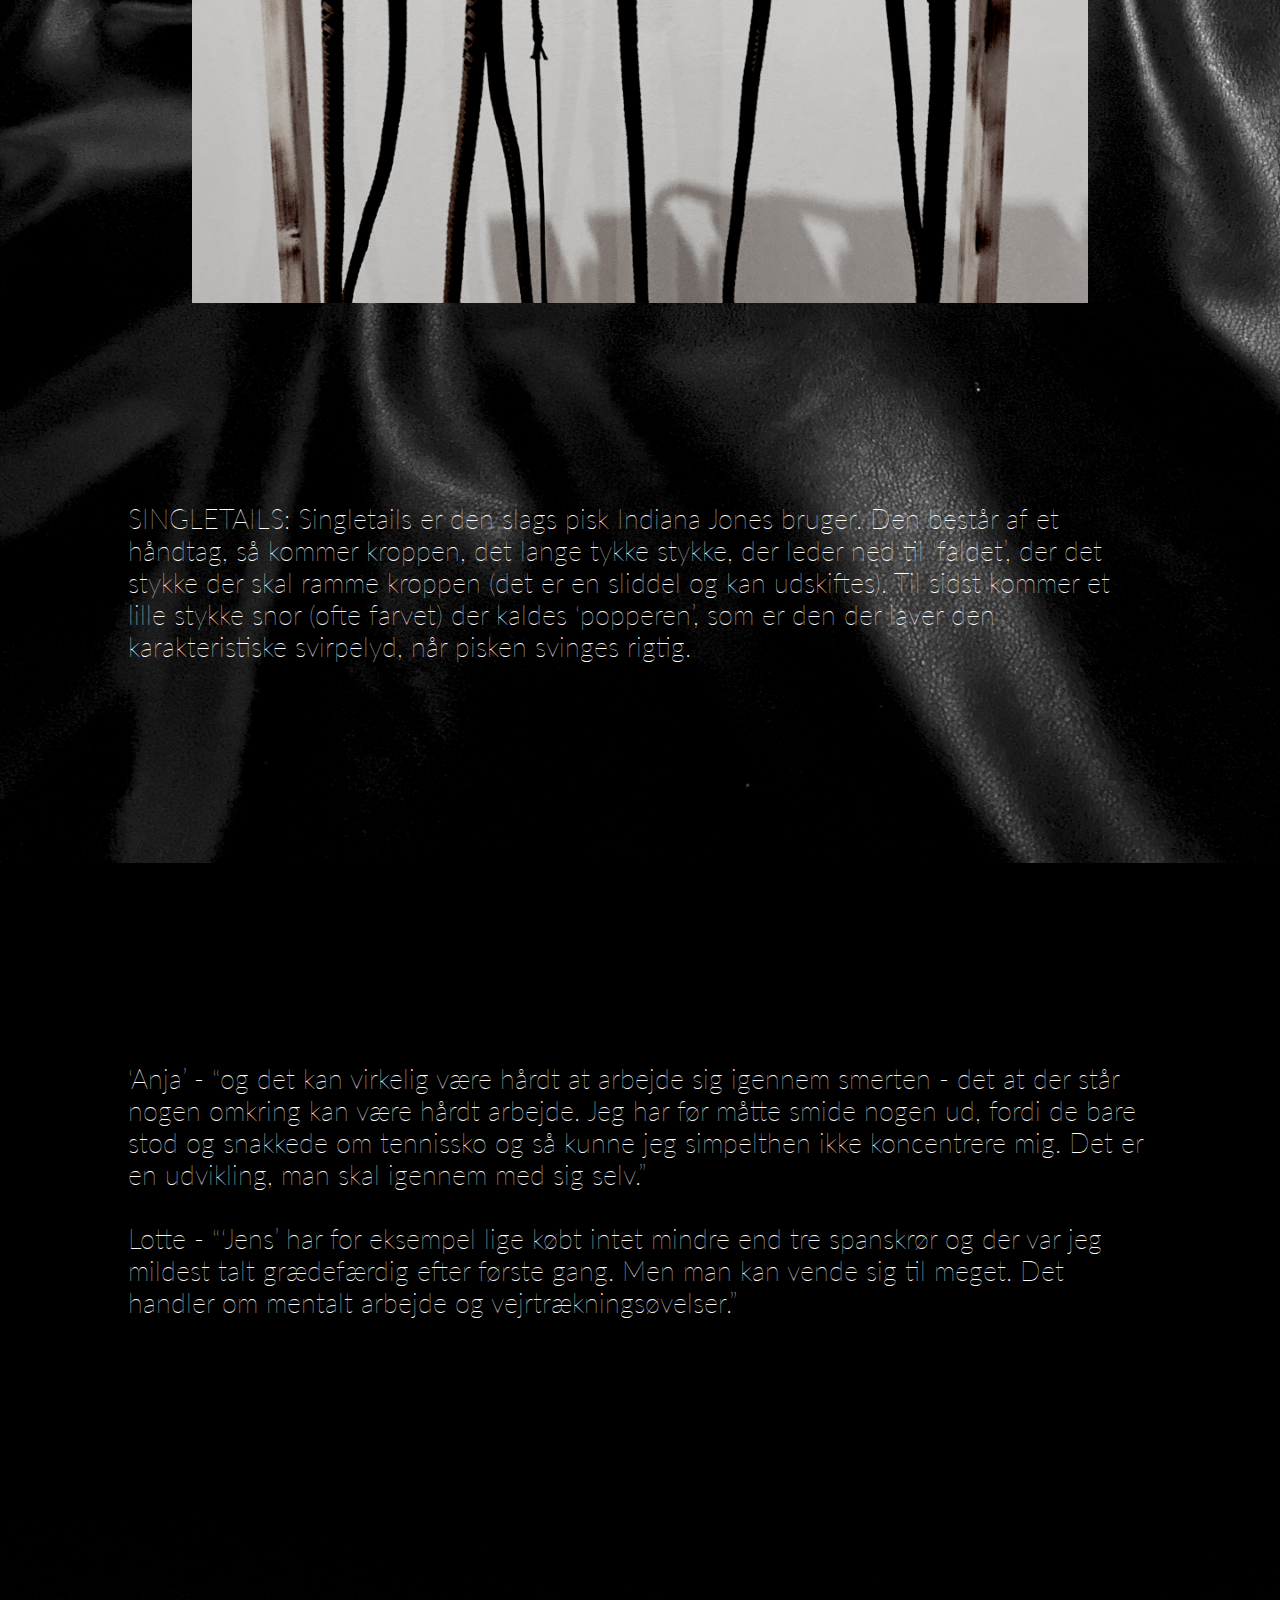
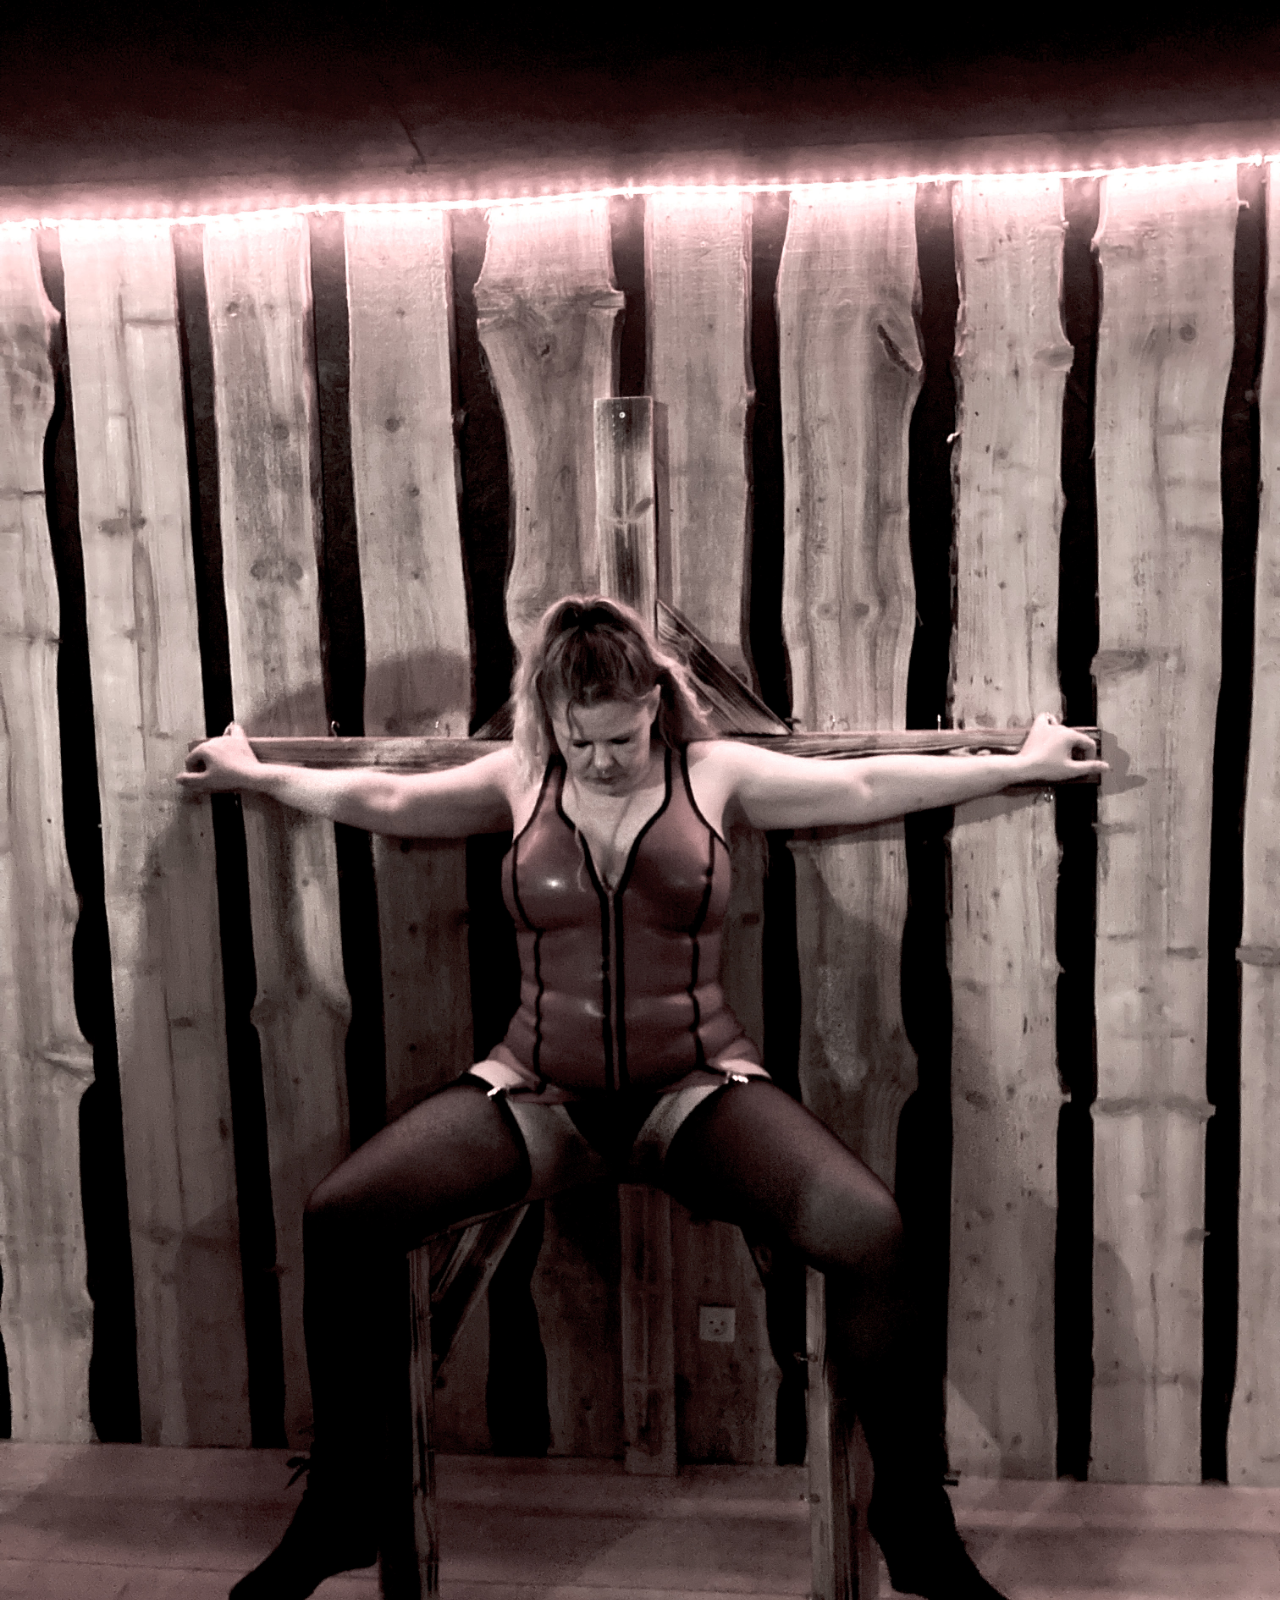
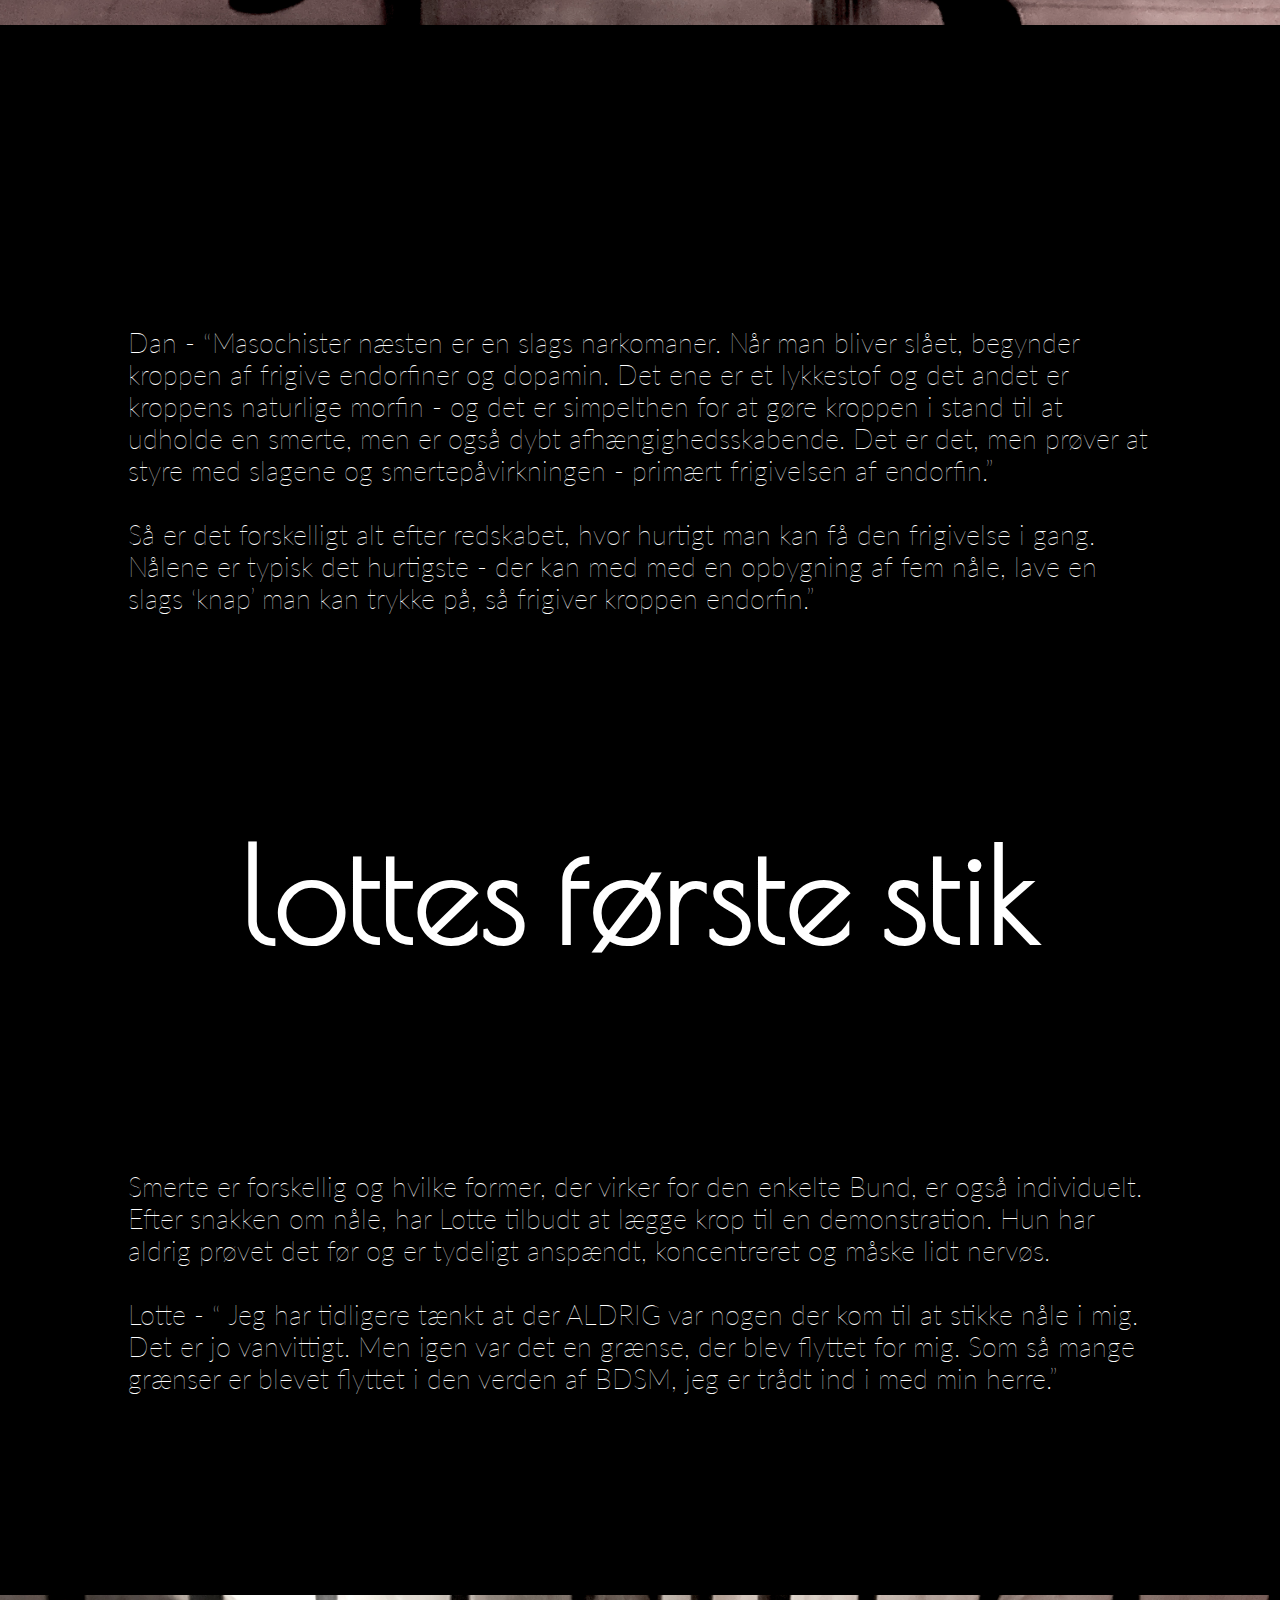
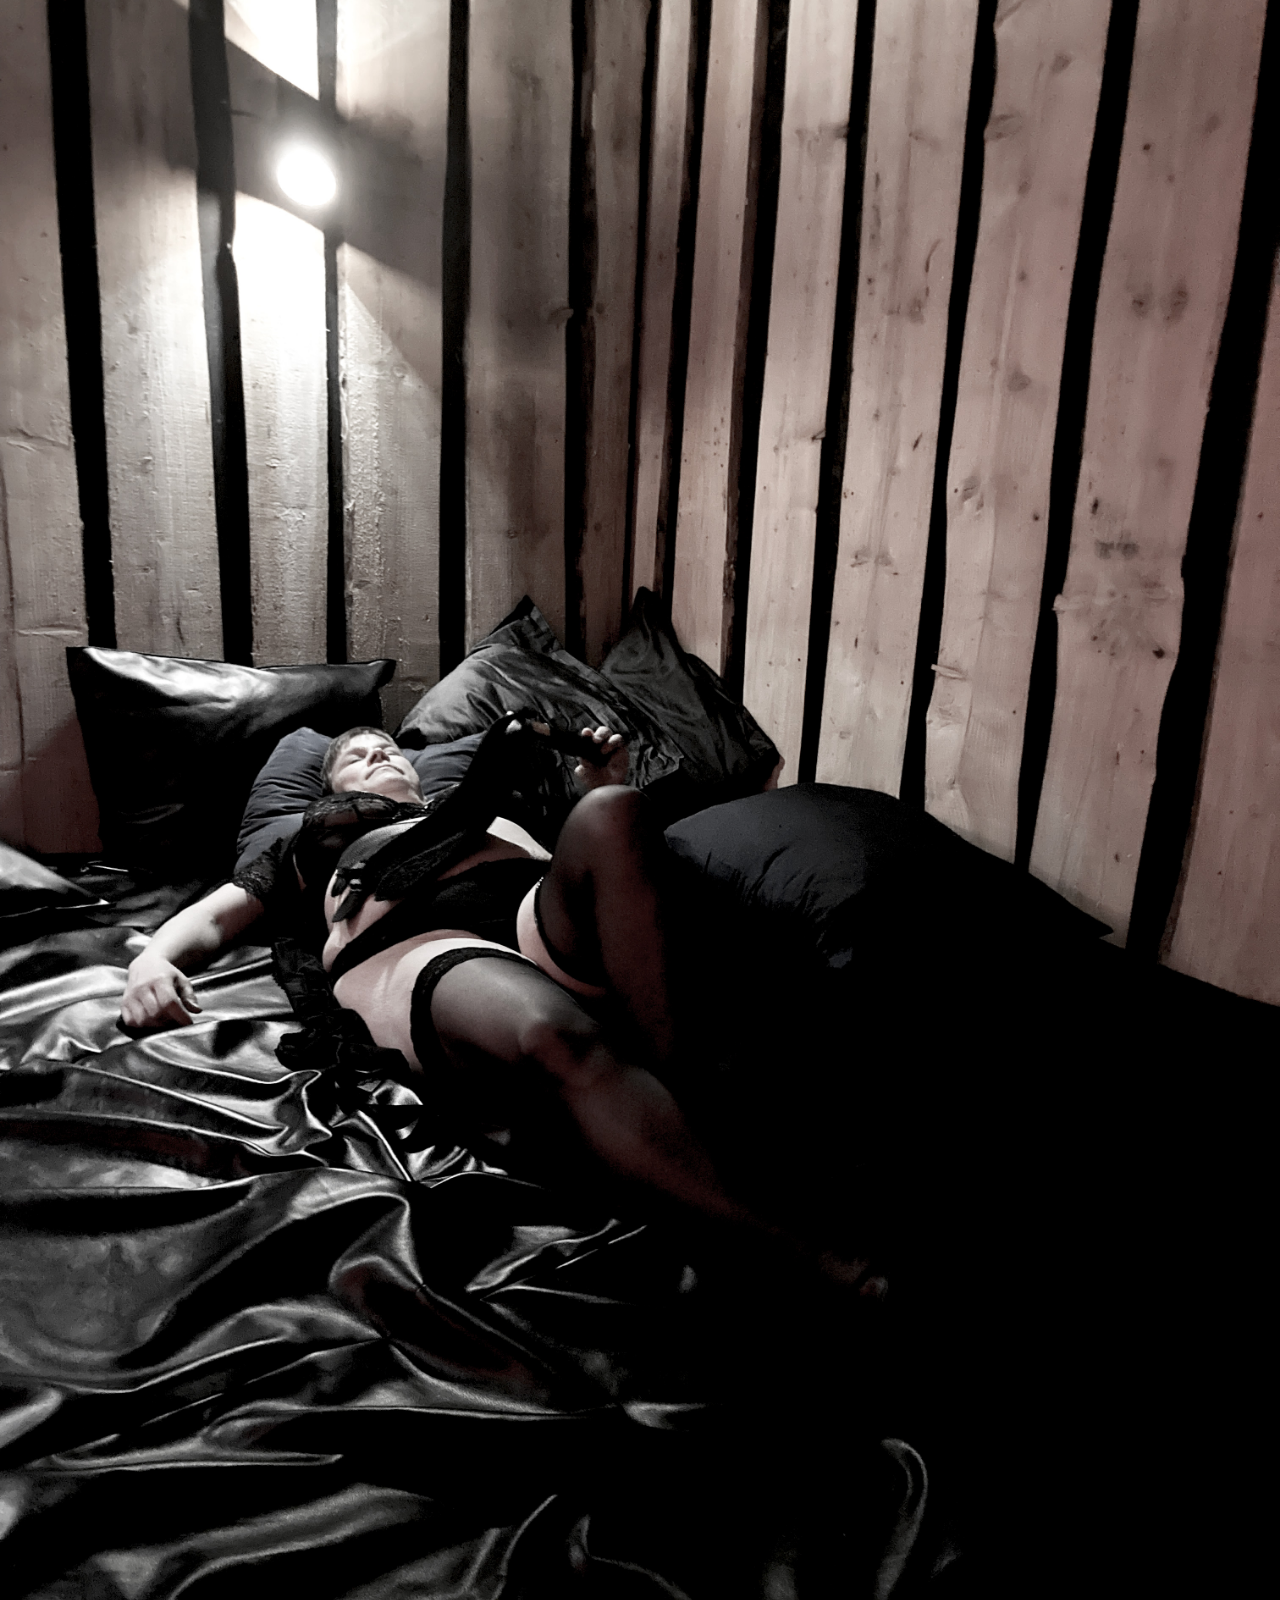
==== commit aeda546e: "Brian" ====
--- a/kinkclub.html
+++ b/kinkclub.html
@@ -78,15 +78,15 @@
         <nav id="burgermenu">
             <div class="navbar">
                 <div class="container nav-container">
-                    <a href="index.html"> <img id="burgerlogo" src="images/sawaruhvid.png"></a>
-                  <input class="checkbox" type="checkbox" name="" id="" />
+                    <a href="index.html"> <img id="burgerlogo" src="images/sawaruhvid.png" alt="sawaru"></a>
+                  <input class="checkbox" type="checkbox">
                   <div class="hamburger-lines">
                     <span class="line line1"></span>
                     <span class="line line2"></span>
                     <span class="line line3"></span>
                 </div>  
                 <div class="menu-items">
-                    <a href="index.html"> <img id="burgerlogo" src="images/sawaruhvid.png"></a>
+                    <a href="index.html"> <img id="burgerlogo" src="images/sawaruhvid.png" alt="sawaru"></a>
                     <li><a href="nawa.html">KLUB NAWA</a></li>
                     <li><a class="ddc" href="nawa.html">Klub NAWA</a></li>
                     <li><a class="ddc" href="nawa.html#helenasreb">Helenas reb</a></li>
@@ -109,14 +109,12 @@
     </header>
     <main>
         <div class="Lfilmtop">
-            <video muted autoplay loop width="100%"
-            height="auto">
+            <video muted autoplay loop>
             <source src="videos/smæklaptop2.mp4"></video>
         </div>
 
         <div class="Mfilmtop">
-            <video muted autoplay loop width="100%"
-            height="auto">
+            <video muted autoplay loop>
             <source src="videos/Segyngelaptop2-1.mp4"></video> <!--jaaaa, den er navngivet forkert, men fuck det-->
         </div>
 
@@ -150,7 +148,7 @@
 
         <h1>the pain that i'm used to</h1>
                 
-                <p class="kasseløsp">I klubbens bar sidder ‘Anja, Lotte og ‘Jens’, der danner par og klubbens ejer, Dan. Dan og ‘Jens’ er Top eller de dominerende, men Lotte og ‘Anja’ er bund - dem der bliver domineret. Lotte er i sort blonde BH og sort latex skørt og ‘Anja’ i sort og rød korsage med nylonstrømper og sorte støvletter. De hygger og griner af pivelydende, deres outfits laver mod lædersofaen.</p>
+                <p class="kasseløsp">I klubbens bar sidder ‘Anja, Lotte og Brin, der danner par og klubbens ejer, Dan. Dan og Brian er Top eller de dominerende, men Lotte og ‘Anja’ er bund - dem der bliver domineret. Lotte er i sort blonde BH og sort latex skørt og ‘Anja’ i sort og rød korsage med nylonstrømper og sorte støvletter. De hygger og griner af pivelydende, deres outfits laver mod lædersofaen.</p>
 
                 <div class="flex2b1t freverse">
                     
@@ -237,7 +235,7 @@
                     <img class="Mflex1b1tbillede" src="images/Mlotte2.jpg" alt="kinkclub care">
 
                     <div class="flex1bt1tekst tekstreverse">
-                        <p>Lotte - “Jeg kunne mærke, at jeg havde brug for ‘Jens’ hånd. Men efter jeg havde mærket det første stik, slappede jeg meget mere af. Det var jo reelt slet ikke så slemt som jeg havde gjort det til oppe i mit hovede.”</p>
+                        <p>Lotte - “Jeg kunne mærke, at jeg havde brug for Brians hånd. Men efter jeg havde mærket det første stik, slappede jeg meget mere af. Det var jo reelt slet ikke så slemt som jeg havde gjort det til oppe i mit hovede.”</p>
                     </div>
                 </div>
 
--- a/styles.css
+++ b/styles.css
@@ -1,4 +1,3 @@
-
 *{
     padding: 0;
     margin: 0;
